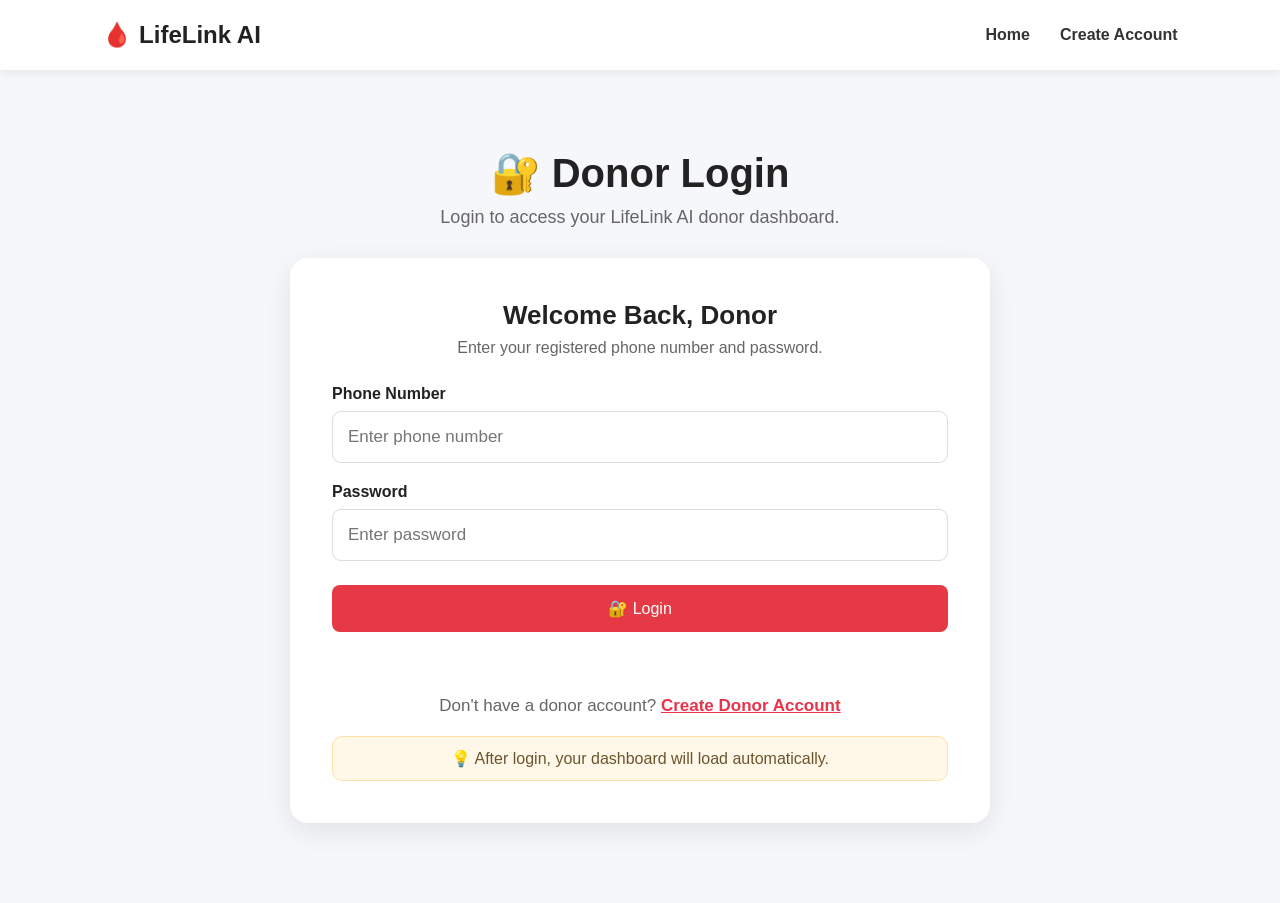
==== frontend/donor-login.html @ af339b74 "Update project to RaktaNova" ====
<!DOCTYPE html>
<html lang="en">
<head>
    <meta charset="UTF-8">
    <meta name="viewport" content="width=device-width, initial-scale=1.0">
    <title>Donor Login - LifeLink AI</title>
    <link rel="stylesheet" href="style.css">
    <style>
        .auth-page {
            min-height: calc(100vh - 80px);
            display:flex;
            justify-content:center;
            align-items:flex-start;
            padding:80px 20px;
        }
        .auth-wrap { width:100%; max-width:700px; }
        .page-title { text-align:center; margin-bottom:30px; }
        .page-title h2 { font-size:40px; margin-bottom:10px; }
        .page-title p { color:#666; font-size:18px; }
        .auth-card {
            background:#fff;
            border-radius:18px;
            padding:42px;
            box-shadow:0 8px 28px rgba(0,0,0,.09);
        }
        .auth-card h3 { text-align:center; font-size:26px; margin-bottom:8px; }
        .subtitle { text-align:center; color:#666; margin-bottom:28px; }
        .field { margin-bottom:20px; }
        .field label { display:block; font-weight:700; margin-bottom:8px; }
        .field input {
            width:100%;
            box-sizing:border-box;
            padding:15px;
            border:1px solid #ddd;
            border-radius:9px;
            font-size:17px;
        }
        .login-btn { width:100%; margin-top:4px; }
        .message { text-align:center; min-height:24px; margin-top:16px; font-weight:600; }
        .auth-footer { text-align:center; margin-top:24px; color:#666; font-size:17px; }
        .auth-footer a { color:#e9334a; font-weight:700; }
        .demo-note {
            margin-top:20px;
            background:#fff7e8;
            border:1px solid #ffe0a8;
            border-radius:10px;
            padding:12px;
            text-align:center;
            color:#6a552e;
        }
        @media(max-width:650px) {
            .auth-card { padding:28px 18px; }
            .page-title h2 { font-size:32px; }
        }
    </style>
</head>
<body>
    <nav class="navbar">
        <div class="logo">🩸 LifeLink AI</div>
        <div class="nav-links">
            <a href="index.html">Home</a>
            <a href="donor-signup.html">Create Account</a>
        </div>
    </nav>

    <main class="auth-page">
        <div class="auth-wrap">
            <div class="page-title">
                <h2>🔐 Donor Login</h2>
                <p>Login to access your LifeLink AI donor dashboard.</p>
            </div>

            <div class="auth-card">
                <h3>Welcome Back, Donor</h3>
                <p class="subtitle">Enter your registered phone number and password.</p>

                <div class="field">
                    <label>Phone Number</label>
                    <input id="donor-login-phone" type="tel" placeholder="Enter phone number">
                </div>

                <div class="field">
                    <label>Password</label>
                    <input id="donor-login-password" type="password" placeholder="Enter password">
                </div>

                <button class="login-btn" type="button" onclick="donorLoginPage()">
                    🔐 Login
                </button>

                <div id="donor-login-message" class="message"></div>

                <div class="auth-footer">
                    Don't have a donor account?
                    <a href="donor-signup.html">Create Donor Account</a>
                </div>

                <div class="demo-note">
                    💡 After login, your dashboard will load automatically.
                </div>
            </div>
        </div>
    </main>

    <script src="donor-pages.js"></script>
</body>
</html>
---- frontend/style.css ----
* {
    margin: 0;
    padding: 0;
    box-sizing: border-box;
}

body {
    font-family: Arial, sans-serif;
    background: #f5f7fa;
    color: #222;
}


/* Navbar */

.navbar {
    height: 70px;
    background: white;

    display: flex;
    align-items: center;
    justify-content: space-between;

    padding: 0 8%;

    box-shadow: 0 2px 10px rgba(0, 0, 0, 0.08);
}

.logo {
    font-size: 24px;
    font-weight: bold;
}

.nav-links {
    display: flex;
    gap: 30px;
}

.nav-links a {
    text-decoration: none;
    color: #333;
    font-weight: 600;
}


/* Hero */

.hero {
    min-height: 500px;

    display: flex;
    justify-content: center;
    align-items: center;

    text-align: center;

    padding: 40px;
}

.hero-content {
    max-width: 700px;
}

.hero h1 {
    font-size: 52px;
    margin-bottom: 20px;
}

.hero h1 span {
    color: #e63946;
}

.hero p {
    font-size: 20px;
    color: #666;

    line-height: 1.6;

    margin-bottom: 30px;
}


/* Buttons */

.buttons {
    display: flex;
    justify-content: center;
    gap: 15px;
}

button {
    border: none;

    padding: 14px 24px;

    border-radius: 8px;

    font-size: 16px;

    cursor: pointer;

    background: #e63946;
    color: white;
}

button:hover {
    opacity: 0.85;
}


/* Dashboard */

.dashboard {
    padding: 70px 8%;

    min-height: 400px;

    background: white;

    margin-top: 20px;
}

.dashboard h2 {
    text-align: center;

    font-size: 32px;

    margin-bottom: 30px;
}


/* Card */

.card {
    max-width: 600px;

    margin: auto;

    padding: 30px;

    background: #f8f9fa;

    border-radius: 12px;

    box-shadow: 0 4px 15px rgba(0, 0, 0, 0.08);

    text-align: center;
}

.card h3 {
    margin-bottom: 15px;
}

.card p {
    color: #666;

    margin-bottom: 20px;
}

.card label {
    display: block;
    text-align: left;
    font-size: 14px;
    font-weight: 600;
    margin-bottom: 6px;
}

.card input,
.card select {
    width: 100%;
    padding: 10px;
    margin-bottom: 15px;
    border: 1px solid #ddd;
    border-radius: 6px;
    font-size: 15px;
}


/* Responsive */

@media (max-width: 700px) {

    .navbar {
        padding: 0 20px;
    }

    .nav-links {
        gap: 10px;
    }

    .hero h1 {
        font-size: 38px;
    }

    .buttons {
        flex-direction: column;
    }

}
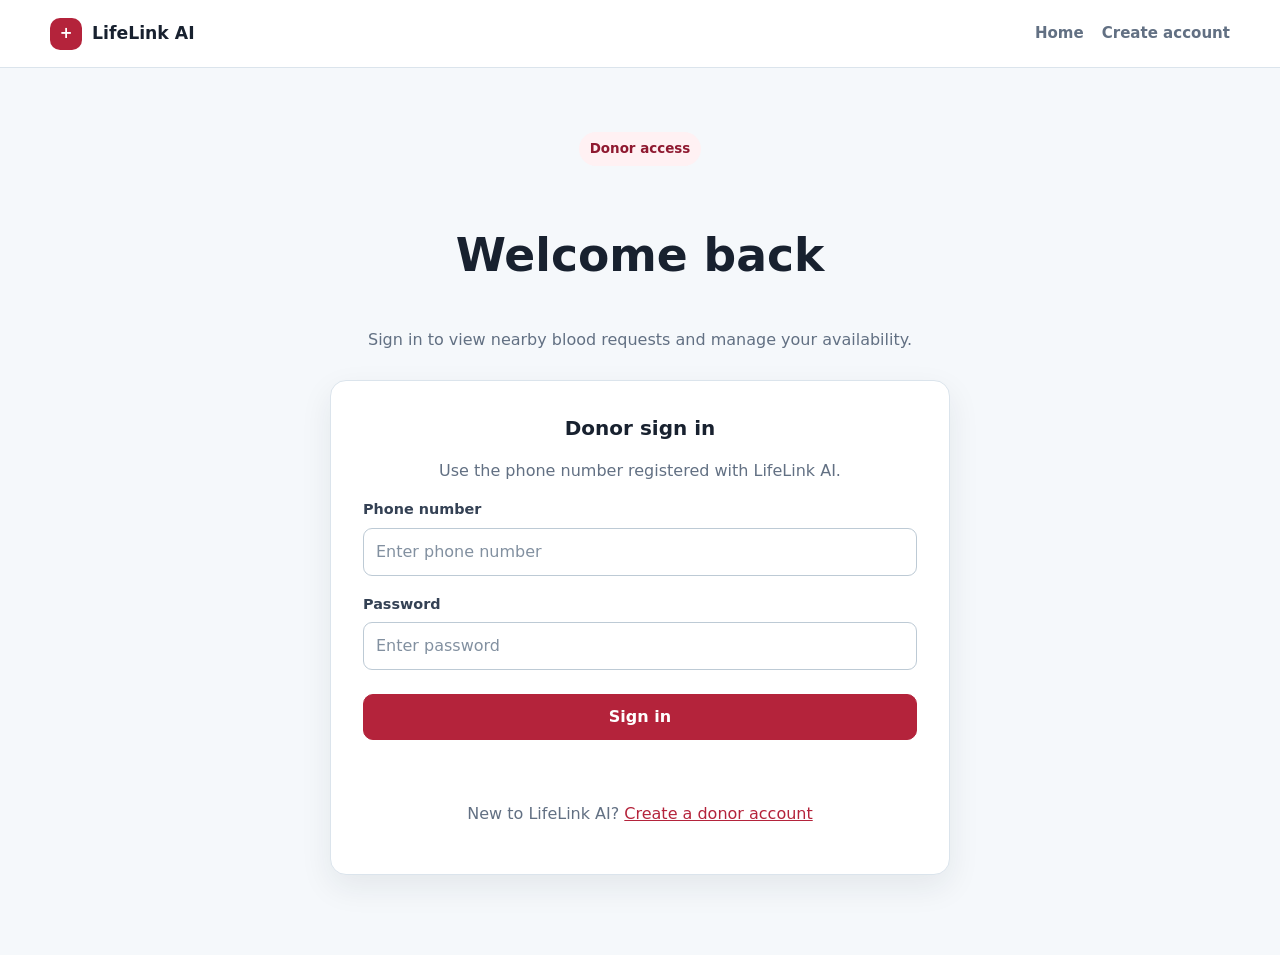
==== commit 7d3a04c4: "Redesign LifeLink frontend experience" ====
--- a/frontend/donor-login.html
+++ b/frontend/donor-login.html
@@ -1,107 +1 @@
-<!DOCTYPE html>
-<html lang="en">
-<head>
-    <meta charset="UTF-8">
-    <meta name="viewport" content="width=device-width, initial-scale=1.0">
-    <title>Donor Login - LifeLink AI</title>
-    <link rel="stylesheet" href="style.css">
-    <style>
-        .auth-page {
-            min-height: calc(100vh - 80px);
-            display:flex;
-            justify-content:center;
-            align-items:flex-start;
-            padding:80px 20px;
-        }
-        .auth-wrap { width:100%; max-width:700px; }
-        .page-title { text-align:center; margin-bottom:30px; }
-        .page-title h2 { font-size:40px; margin-bottom:10px; }
-        .page-title p { color:#666; font-size:18px; }
-        .auth-card {
-            background:#fff;
-            border-radius:18px;
-            padding:42px;
-            box-shadow:0 8px 28px rgba(0,0,0,.09);
-        }
-        .auth-card h3 { text-align:center; font-size:26px; margin-bottom:8px; }
-        .subtitle { text-align:center; color:#666; margin-bottom:28px; }
-        .field { margin-bottom:20px; }
-        .field label { display:block; font-weight:700; margin-bottom:8px; }
-        .field input {
-            width:100%;
-            box-sizing:border-box;
-            padding:15px;
-            border:1px solid #ddd;
-            border-radius:9px;
-            font-size:17px;
-        }
-        .login-btn { width:100%; margin-top:4px; }
-        .message { text-align:center; min-height:24px; margin-top:16px; font-weight:600; }
-        .auth-footer { text-align:center; margin-top:24px; color:#666; font-size:17px; }
-        .auth-footer a { color:#e9334a; font-weight:700; }
-        .demo-note {
-            margin-top:20px;
-            background:#fff7e8;
-            border:1px solid #ffe0a8;
-            border-radius:10px;
-            padding:12px;
-            text-align:center;
-            color:#6a552e;
-        }
-        @media(max-width:650px) {
-            .auth-card { padding:28px 18px; }
-            .page-title h2 { font-size:32px; }
-        }
-    </style>
-</head>
-<body>
-    <nav class="navbar">
-        <div class="logo">🩸 LifeLink AI</div>
-        <div class="nav-links">
-            <a href="index.html">Home</a>
-            <a href="donor-signup.html">Create Account</a>
-        </div>
-    </nav>
-
-    <main class="auth-page">
-        <div class="auth-wrap">
-            <div class="page-title">
-                <h2>🔐 Donor Login</h2>
-                <p>Login to access your LifeLink AI donor dashboard.</p>
-            </div>
-
-            <div class="auth-card">
-                <h3>Welcome Back, Donor</h3>
-                <p class="subtitle">Enter your registered phone number and password.</p>
-
-                <div class="field">
-                    <label>Phone Number</label>
-                    <input id="donor-login-phone" type="tel" placeholder="Enter phone number">
-                </div>
-
-                <div class="field">
-                    <label>Password</label>
-                    <input id="donor-login-password" type="password" placeholder="Enter password">
-                </div>
-
-                <button class="login-btn" type="button" onclick="donorLoginPage()">
-                    🔐 Login
-                </button>
-
-                <div id="donor-login-message" class="message"></div>
-
-                <div class="auth-footer">
-                    Don't have a donor account?
-                    <a href="donor-signup.html">Create Donor Account</a>
-                </div>
-
-                <div class="demo-note">
-                    💡 After login, your dashboard will load automatically.
-                </div>
-            </div>
-        </div>
-    </main>
-
-    <script src="donor-pages.js"></script>
-</body>
-</html>
+<!doctype html><html lang="en"><head><meta charset="UTF-8"><meta name="viewport" content="width=device-width,initial-scale=1.0"><title>Donor sign in | LifeLink AI</title><link rel="stylesheet" href="style.css"></head><body><nav class="navbar"><a class="logo" href="index.html"><span class="brand-mark">+</span> LifeLink AI</a><div class="nav-links"><a href="index.html">Home</a><a href="donor-signup.html">Create account</a></div></nav><main class="auth-page"><div class="auth-wrap"><header class="page-title"><div class="eyebrow">Donor access</div><h2>Welcome back</h2><p>Sign in to view nearby blood requests and manage your availability.</p></header><section class="auth-card"><h3>Donor sign in</h3><p class="subtitle">Use the phone number registered with LifeLink AI.</p><div class="field"><label for="donor-login-phone">Phone number</label><input id="donor-login-phone" type="tel" autocomplete="tel" placeholder="Enter phone number"></div><div class="field"><label for="donor-login-password">Password</label><input id="donor-login-password" type="password" autocomplete="current-password" placeholder="Enter password"></div><div class="form-actions"><button type="button" onclick="donorLoginPage()">Sign in</button></div><div id="donor-login-message" class="message" aria-live="polite"></div><p class="auth-footer">New to LifeLink AI? <a href="donor-signup.html">Create a donor account</a></p></section></div></main><script src="donor-pages.js"></script></body></html>
--- a/frontend/style.css
+++ b/frontend/style.css
@@ -1,199 +1,44 @@
-* {
-    margin: 0;
-    padding: 0;
-    box-sizing: border-box;
+:root {
+    --ink: #18212f; --muted: #627083; --surface: #fff; --canvas: #f5f8fb;
+    --line: #dbe4ec; --primary: #b4233b; --primary-dark: #8f1930;
+    --primary-soft: #fff1f3; --success: #13795b; --success-soft: #e9f8f1;
+    --shadow: 0 12px 32px rgba(24,33,47,.08); --radius: 16px;
 }
-
-body {
-    font-family: Arial, sans-serif;
-    background: #f5f7fa;
-    color: #222;
-}
-
-
-/* Navbar */
-
-.navbar {
-    height: 70px;
-    background: white;
-
-    display: flex;
-    align-items: center;
-    justify-content: space-between;
-
-    padding: 0 8%;
-
-    box-shadow: 0 2px 10px rgba(0, 0, 0, 0.08);
-}
-
-.logo {
-    font-size: 24px;
-    font-weight: bold;
-}
-
-.nav-links {
-    display: flex;
-    gap: 30px;
-}
-
-.nav-links a {
-    text-decoration: none;
-    color: #333;
-    font-weight: 600;
-}
-
-
-/* Hero */
-
-.hero {
-    min-height: 500px;
-
-    display: flex;
-    justify-content: center;
-    align-items: center;
-
-    text-align: center;
-
-    padding: 40px;
-}
-
-.hero-content {
-    max-width: 700px;
-}
-
-.hero h1 {
-    font-size: 52px;
-    margin-bottom: 20px;
-}
-
-.hero h1 span {
-    color: #e63946;
-}
-
-.hero p {
-    font-size: 20px;
-    color: #666;
-
-    line-height: 1.6;
-
-    margin-bottom: 30px;
-}
-
-
-/* Buttons */
-
-.buttons {
-    display: flex;
-    justify-content: center;
-    gap: 15px;
-}
-
-button {
-    border: none;
-
-    padding: 14px 24px;
-
-    border-radius: 8px;
-
-    font-size: 16px;
-
-    cursor: pointer;
-
-    background: #e63946;
-    color: white;
-}
-
-button:hover {
-    opacity: 0.85;
-}
-
-
-/* Dashboard */
-
-.dashboard {
-    padding: 70px 8%;
-
-    min-height: 400px;
-
-    background: white;
-
-    margin-top: 20px;
-}
-
-.dashboard h2 {
-    text-align: center;
-
-    font-size: 32px;
-
-    margin-bottom: 30px;
-}
-
-
-/* Card */
-
-.card {
-    max-width: 600px;
-
-    margin: auto;
-
-    padding: 30px;
-
-    background: #f8f9fa;
-
-    border-radius: 12px;
-
-    box-shadow: 0 4px 15px rgba(0, 0, 0, 0.08);
-
-    text-align: center;
-}
-
-.card h3 {
-    margin-bottom: 15px;
-}
-
-.card p {
-    color: #666;
-
-    margin-bottom: 20px;
-}
-
-.card label {
-    display: block;
-    text-align: left;
-    font-size: 14px;
-    font-weight: 600;
-    margin-bottom: 6px;
-}
-
-.card input,
-.card select {
-    width: 100%;
-    padding: 10px;
-    margin-bottom: 15px;
-    border: 1px solid #ddd;
-    border-radius: 6px;
-    font-size: 15px;
-}
-
-
-/* Responsive */
-
-@media (max-width: 700px) {
-
-    .navbar {
-        padding: 0 20px;
-    }
-
-    .nav-links {
-        gap: 10px;
-    }
-
-    .hero h1 {
-        font-size: 38px;
-    }
-
-    .buttons {
-        flex-direction: column;
-    }
-
-}+* { box-sizing: border-box; }
+html { scroll-behavior: smooth; }
+body { margin: 0; min-width: 320px; font-family: Inter,ui-sans-serif,system-ui,-apple-system,"Segoe UI",sans-serif; color: var(--ink); background: var(--canvas); line-height: 1.5; }
+a { color: var(--primary); }
+button,input,select,textarea { font: inherit; }
+button { min-height: 44px; border: 1px solid var(--primary); border-radius: 10px; padding: 10px 18px; cursor: pointer; font-weight: 700; color: #fff; background: var(--primary); transition: background .18s ease,transform .18s ease; }
+button:hover { background: var(--primary-dark); border-color: var(--primary-dark); }
+button:active { transform: translateY(1px); }
+button:focus-visible,a:focus-visible,input:focus-visible,select:focus-visible,textarea:focus-visible { outline: 3px solid rgba(180,35,59,.28); outline-offset: 2px; }
+.navbar { min-height: 68px; padding: 12px max(20px,calc((100% - 1180px)/2)); display: flex; align-items: center; justify-content: space-between; gap: 20px; background: rgba(255,255,255,.96); border-bottom: 1px solid var(--line); }
+.logo { display: flex; align-items: center; gap: 10px; color: var(--ink); font-size: 1.08rem; font-weight: 800; text-decoration: none; }
+.brand-mark { display: inline-grid; place-items: center; width: 32px; height: 32px; border-radius: 10px; color: #fff; background: var(--primary); font-size: .95rem; }
+.nav-links { display: flex; align-items: center; gap: 18px; }
+.nav-links a { color: var(--muted); font-size: .94rem; font-weight: 700; text-decoration: none; }
+.nav-links a:hover { color: var(--primary); }
+.hero { min-height: 560px; display: grid; place-items: center; padding: 72px 24px; background: linear-gradient(135deg,#fff 0%,#fff5f6 100%); }
+.hero-content { width: min(100%,820px); text-align: center; }
+.eyebrow { display: inline-flex; gap: 8px; margin-bottom: 18px; padding: 7px 11px; border-radius: 99px; color: var(--primary-dark); background: var(--primary-soft); font-size: .84rem; font-weight: 800; }
+.hero h1,.page-heading h1,.page-heading h2 { margin: 0; letter-spacing: -.045em; line-height: 1.08; }
+.hero h1 { font-size: clamp(2.45rem,7vw,4.7rem); }.hero h1 span { color: var(--primary); }
+.hero p { max-width: 650px; margin: 20px auto 0; color: var(--muted); font-size: clamp(1rem,2.2vw,1.2rem); }
+.buttons,.action-row { display: flex; flex-wrap: wrap; gap: 12px; }.buttons { justify-content: center; margin-top: 32px; }
+.button-secondary,button.secondary { color: var(--ink); border-color: var(--line); background: #fff; }.button-secondary:hover,button.secondary:hover { background: #f4f7fa; border-color: #c6d1dc; }
+.dashboard,.dashboard-page,.auth-page { width: min(100%,1180px); margin: 0 auto; padding: 48px 24px 80px; }
+.auth-page { min-height: calc(100vh - 68px); display: grid; place-items: start center; padding-top: 64px; }.auth-wrap { width: min(100%,620px); }
+.page-heading,.dashboard-title,.page-title { margin-bottom: 28px; }.page-heading h1,.page-heading h2,.dashboard-title h2,.page-title h2 { font-size: clamp(2rem,4vw,2.85rem); }
+.page-heading p,.dashboard-title p,.page-title p { max-width: 660px; margin: 10px 0 0; color: var(--muted); }.page-title { text-align: center; }.page-title p { margin-left: auto; margin-right: auto; }
+.card,.auth-card,.profile-card,.feature-card { padding: clamp(20px,4vw,32px); border: 1px solid var(--line); border-radius: var(--radius); background: var(--surface); box-shadow: var(--shadow); }
+.card { max-width: 760px; margin: 20px auto; }.card h3,.auth-card h3,.feature-card h3 { margin: 0 0 8px; font-size: 1.25rem; }.card>p,.auth-card>p,.feature-card>p,.subtitle { color: var(--muted); }.auth-card h3,.auth-card .subtitle { text-align: center; }
+.field { margin-bottom: 18px; }.field-row { display: grid; grid-template-columns: repeat(2,minmax(0,1fr)); gap: 0 16px; }
+label { display: block; margin: 16px 0 7px; color: #344154; font-size: .9rem; font-weight: 750; }.field label { margin-top: 0; }
+input,select,textarea { width: 100%; min-height: 46px; padding: 11px 12px; border: 1px solid #bdcad5; border-radius: 9px; color: var(--ink); background: #fff; }textarea { min-height: 94px; resize: vertical; }input::placeholder,textarea::placeholder { color: #8290a0; }input:focus,select:focus,textarea:focus { border-color: var(--primary); outline: 0; box-shadow: 0 0 0 3px rgba(180,35,59,.12); }
+.form-actions { display: flex; gap: 12px; margin-top: 24px; }.form-actions button { flex: 1; }.message { min-height: 24px; margin-top: 16px; text-align: center; font-size: .94rem; font-weight: 700; }.auth-footer { margin-top: 22px; text-align: center; color: var(--muted); }
+.location-box,.location-status,.notice { margin: 20px 0; padding: 14px; border: 1px solid #f4c6ce; border-radius: 11px; color: #6e2735; background: var(--primary-soft); }.location-box p { margin: 0 0 12px; }
+.profile-grid,.notification-meta { display: grid; grid-template-columns: repeat(2,minmax(0,1fr)); gap: 12px; }.info-box,.notification-meta div { padding: 13px; border: 1px solid var(--line); border-radius: 11px; background: #f9fbfc; }.info-box small { display: block; margin-bottom: 4px; color: var(--muted); font-weight: 650; }.profile-head { display: flex; align-items: center; gap: 14px; margin-bottom: 20px; }.avatar { display: grid; place-items: center; flex: 0 0 auto; width: 56px; height: 56px; border-radius: 50%; color: var(--primary); background: var(--primary-soft); font-size: 1.4rem; }.profile-head h3,.profile-head p { margin: 0; }.profile-head p { color: var(--muted); }.feature-card { margin-top: 18px; }.feature-card>p { margin-top: 0; }
+.notification-card { margin: 14px 0; padding: 18px; border: 1px solid var(--line); border-left: 4px solid var(--primary); border-radius: 12px; background: #fff; box-shadow: 0 4px 14px rgba(24,33,47,.05); }.notification-card h3 { margin-top: 0; }.notification-actions { display: flex; gap: 10px; }.notification-actions button { flex: 1; }.empty-state { padding: 22px; border: 1px dashed #bdcad5; border-radius: 12px; text-align: center; color: var(--muted); background: #fff; }
+.dashboard-shell { display: grid; grid-template-columns: minmax(0,1.2fr) minmax(300px,.8fr); gap: 20px; align-items: start; }.dashboard-shell .card { max-width: none; margin: 0 0 20px; }.status-pill { display: inline-flex; padding: 5px 9px; border-radius: 99px; color: var(--success); background: var(--success-soft); font-size: .78rem; font-weight: 800; }.logout-btn { color: var(--ink)!important; background: #fff!important; border-color: var(--line)!important; }
+@media (max-width:720px) { .navbar { padding: 12px 18px; }.nav-links { gap: 12px; }.nav-links a { font-size: .86rem; }.hero { min-height: 500px; padding: 56px 20px; }.buttons,.buttons button,.action-row button,.form-actions { width: 100%; }.dashboard,.dashboard-page,.auth-page { padding: 32px 16px 56px; }.auth-page { padding-top: 38px; }.field-row,.profile-grid,.notification-meta,.dashboard-shell { grid-template-columns: 1fr; } }
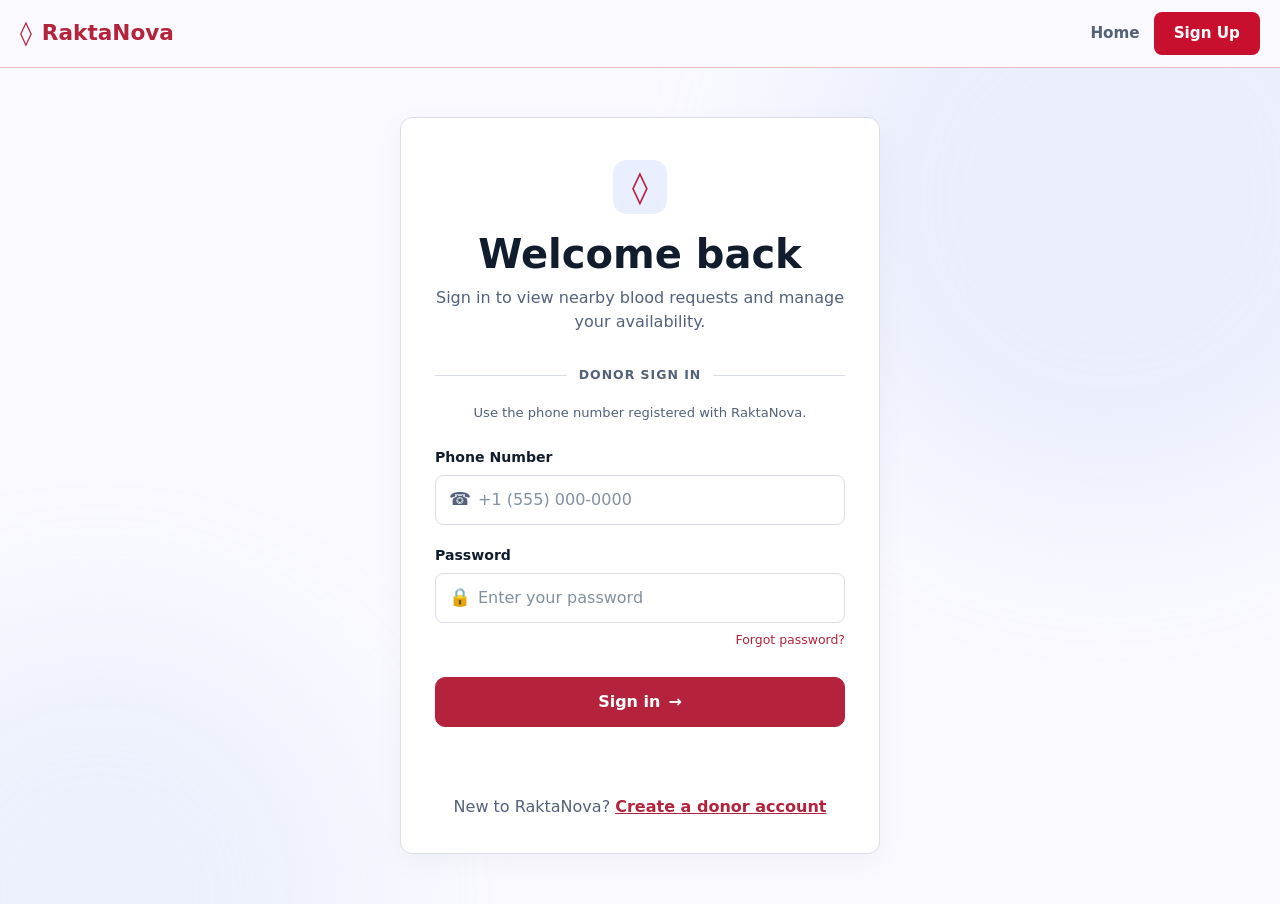
==== commit cae86429: "Update frontend and frontend tests" ====
--- a/frontend/donor-login.html
+++ b/frontend/donor-login.html
@@ -1 +1,44 @@
-<!doctype html><html lang="en"><head><meta charset="UTF-8"><meta name="viewport" content="width=device-width,initial-scale=1.0"><title>Donor sign in | LifeLink AI</title><link rel="stylesheet" href="style.css"></head><body><nav class="navbar"><a class="logo" href="index.html"><span class="brand-mark">+</span> LifeLink AI</a><div class="nav-links"><a href="index.html">Home</a><a href="donor-signup.html">Create account</a></div></nav><main class="auth-page"><div class="auth-wrap"><header class="page-title"><div class="eyebrow">Donor access</div><h2>Welcome back</h2><p>Sign in to view nearby blood requests and manage your availability.</p></header><section class="auth-card"><h3>Donor sign in</h3><p class="subtitle">Use the phone number registered with LifeLink AI.</p><div class="field"><label for="donor-login-phone">Phone number</label><input id="donor-login-phone" type="tel" autocomplete="tel" placeholder="Enter phone number"></div><div class="field"><label for="donor-login-password">Password</label><input id="donor-login-password" type="password" autocomplete="current-password" placeholder="Enter password"></div><div class="form-actions"><button type="button" onclick="donorLoginPage()">Sign in</button></div><div id="donor-login-message" class="message" aria-live="polite"></div><p class="auth-footer">New to LifeLink AI? <a href="donor-signup.html">Create a donor account</a></p></section></div></main><script src="donor-pages.js"></script></body></html>
+<!doctype html>
+<html lang="en">
+<head>
+     <meta charset="UTF-8">
+     <meta name="viewport" content="width=device-width, initial-scale=1.0">
+     <title>Donor Login - RaktaNova</title>
+     <link rel="stylesheet" href="style.css">
+</head>
+<body class="donor-login-page">
+     <header class="login-header">
+          <a class="logo" href="index.html"><span class="brand-mark" aria-hidden="true">◊</span> RaktaNova</a>
+          <nav class="login-actions" aria-label="Donor login navigation">
+               <a href="index.html">Home</a>
+               <a class="login-signup" href="donor-signup.html">Sign Up</a>
+          </nav>
+     </header>
+     <main class="login-main">
+          <section class="login-card" aria-labelledby="login-heading">
+               <div class="login-intro">
+                    <div class="login-logo" aria-hidden="true">◊</div>
+                    <h1 id="login-heading">Welcome back</h1>
+                    <p>Sign in to view nearby blood requests and manage your availability.</p>
+               </div>
+               <div class="login-divider"><span>Donor sign in</span></div>
+               <p class="login-helper">Use the phone number registered with RaktaNova.</p>
+               <div class="login-fields">
+                    <div class="login-field">
+                         <label for="donor-login-phone">Phone Number</label>
+                         <div class="input-with-icon"><span aria-hidden="true">&#9742;</span><input id="donor-login-phone" type="tel" autocomplete="tel" placeholder="+1 (555) 000-0000"></div>
+                    </div>
+                    <div class="login-field">
+                         <label for="donor-login-password">Password</label>
+                         <div class="input-with-icon"><span aria-hidden="true">&#128274;</span><input id="donor-login-password" type="password" autocomplete="current-password" placeholder="Enter your password"></div>
+                         <a class="forgot-link" href="#">Forgot password?</a>
+                    </div>
+               </div>
+            <div class="login-submit"><button type="button" onclick="donorLoginPage()">Sign in <span aria-hidden="true">&#8594;</span></button></div>
+            <div id="donor-login-message" class="message" aria-live="polite"></div>
+            <p class="auth-footer">New to RaktaNova? <a href="donor-signup.html">Create a donor account</a></p>
+          </section>
+     </main>
+     <script src="donor-pages.js"></script>
+</body>
+</html>
--- a/frontend/style.css
+++ b/frontend/style.css
@@ -19,6 +19,10 @@
 .nav-links { display: flex; align-items: center; gap: 18px; }
 .nav-links a { color: var(--muted); font-size: .94rem; font-weight: 700; text-decoration: none; }
 .nav-links a:hover { color: var(--primary); }
+body:has(#donor-welcome) .nav-links a[href="#"] { display: inline-flex; align-items: center; min-height: 44px; padding: 10px 18px; border: 1px solid var(--primary); border-radius: 10px; color: #fff; background: var(--primary); transition: background .18s ease,transform .18s ease; }
+body:has(#donor-welcome) .nav-links a[href="#"]:hover { color: #fff; background: var(--primary-dark); border-color: var(--primary-dark); }
+body:has(#hospital-welcome) .nav-links a[href="#"] { display: inline-flex; align-items: center; min-height: 44px; padding: 10px 18px; border: 1px solid var(--primary); border-radius: 10px; color: #fff; background: var(--primary); transition: background .18s ease,transform .18s ease; }
+body:has(#hospital-welcome) .nav-links a[href="#"]:hover { color: #fff; background: var(--primary-dark); border-color: var(--primary-dark); }
 .hero { min-height: 560px; display: grid; place-items: center; padding: 72px 24px; background: linear-gradient(135deg,#fff 0%,#fff5f6 100%); }
 .hero-content { width: min(100%,820px); text-align: center; }
 .eyebrow { display: inline-flex; gap: 8px; margin-bottom: 18px; padding: 7px 11px; border-radius: 99px; color: var(--primary-dark); background: var(--primary-soft); font-size: .84rem; font-weight: 800; }
@@ -42,3 +46,484 @@
 .notification-card { margin: 14px 0; padding: 18px; border: 1px solid var(--line); border-left: 4px solid var(--primary); border-radius: 12px; background: #fff; box-shadow: 0 4px 14px rgba(24,33,47,.05); }.notification-card h3 { margin-top: 0; }.notification-actions { display: flex; gap: 10px; }.notification-actions button { flex: 1; }.empty-state { padding: 22px; border: 1px dashed #bdcad5; border-radius: 12px; text-align: center; color: var(--muted); background: #fff; }
 .dashboard-shell { display: grid; grid-template-columns: minmax(0,1.2fr) minmax(300px,.8fr); gap: 20px; align-items: start; }.dashboard-shell .card { max-width: none; margin: 0 0 20px; }.status-pill { display: inline-flex; padding: 5px 9px; border-radius: 99px; color: var(--success); background: var(--success-soft); font-size: .78rem; font-weight: 800; }.logout-btn { color: var(--ink)!important; background: #fff!important; border-color: var(--line)!important; }
 @media (max-width:720px) { .navbar { padding: 12px 18px; }.nav-links { gap: 12px; }.nav-links a { font-size: .86rem; }.hero { min-height: 500px; padding: 56px 20px; }.buttons,.buttons button,.action-row button,.form-actions { width: 100%; }.dashboard,.dashboard-page,.auth-page { padding: 32px 16px 56px; }.auth-page { padding-top: 38px; }.field-row,.profile-grid,.notification-meta,.dashboard-shell { grid-template-columns: 1fr; } }
+
+/* Landing role selection */
+.landing-nav { position: relative; z-index: 1; }
+.landing-nav .logo { color: var(--primary); font-size: 1.35rem; }
+.landing-nav .brand-mark { width: auto; height: auto; color: var(--primary); background: transparent; font-size: 1.5rem; }
+.landing-nav .nav-links { gap: 34px; margin-left: auto; }
+.landing-nav .nav-links a { display: inline-flex; position: relative; align-items: center; min-height: 44px; color: #40516b; font-size: 1rem; font-weight: 500; }
+.landing-nav .nav-links a[aria-current="page"] { color: var(--primary); font-weight: 700; }
+.landing-nav .nav-links a[aria-current="page"]::after { position: absolute; right: 0; bottom: 4px; left: 0; height: 2px; background: var(--primary); content: ""; }
+.landing-hero { min-height: auto; padding: 118px 24px 78px; background: #f8f8ff; }
+.landing-hero .hero-content { max-width: 960px; }
+.landing-hero .eyebrow { margin-bottom: 34px; padding: 7px 16px; border: 1px solid #c8d3ec; color: #5a2c38; background: #e9efff; box-shadow: 0 2px 5px rgba(24,33,47,.08); }
+.landing-hero .eyebrow span { color: var(--primary); }
+.landing-hero h1 { color: #101827; font-size: clamp(2.4rem, 5vw, 3.8rem); letter-spacing: -.035em; }
+.landing-hero h1 span { color: #ad001d; }
+.landing-intro { max-width: 760px; margin-top: 28px; color: #445875; font-size: 1.18rem; line-height: 1.5; }
+.role-grid { display: grid; grid-template-columns: repeat(2, minmax(0, 1fr)); gap: 28px; margin: 116px auto 0; text-align: left; }
+.role-card { display: flex; gap: 22px; min-height: 478px; padding: 58px; border: 1px solid #eab2b8; border-radius: 16px; color: var(--ink); background: #fff; box-shadow: 0 12px 24px rgba(24,33,47,.035); text-decoration: none; transition: border-color .18s ease, box-shadow .18s ease, transform .18s ease; }
+.role-card:hover { border-color: #c48792; box-shadow: var(--shadow); transform: translateY(-2px); }
+.role-card:focus-visible { outline: 3px solid rgba(180,35,59,.28); outline-offset: 3px; }
+.role-icon { display: grid; place-items: center; flex: 0 0 auto; width: 78px; height: 78px; border-radius: 18px; color: var(--primary); background: #dce7ff; font-size: 2.5rem; font-weight: 400; }
+.role-icon.hospital-icon { color: #52617a; background: #e8efff; }
+.role-card-content { display: flex; flex-direction: column; align-items: flex-start; gap: 8px; }
+.role-card-content strong { margin-top: 8px; color: #0e1728; font-size: 2rem; font-weight: 500; }
+.role-card-content > span { color: #445875; font-size: 1.08rem; line-height: 1.55; }
+.role-link { margin-top: auto; color: var(--primary) !important; font-size: 1rem !important; font-weight: 700 !important; letter-spacing: .04em; }
+.role-card:nth-child(2) .role-link { color: #53627a !important; }
+.landing-signin { display: none; }
+.impact-panel { display: flex; align-items: center; gap: 38px; width: min(calc(100% - 48px), 1256px); margin: 40px auto 116px; padding: 42px 40px; border: 1px solid #d8dff1; border-radius: 16px; background: #eef2ff; }
+.impact-icon { display: grid; place-items: center; flex: 0 0 auto; width: 116px; height: 116px; border: 5px solid #fff; border-radius: 50%; color: var(--primary); font-size: 3rem; }
+.impact-panel h2 { margin: 0 0 10px; color: #0e1728; font-size: 1.75rem; font-weight: 500; }
+.impact-panel p { max-width: 900px; margin: 0 0 22px; color: #445875; font-size: 1.08rem; }
+.impact-panel a { color: var(--primary); font-weight: 700; letter-spacing: .04em; text-decoration: none; }
+.landing-signin a { font-weight: 750; }
+@media (max-width:720px) { .landing-nav .nav-links { gap: 10px; }.landing-nav .nav-links a { min-height: 36px; font-size: .76rem; }.landing-hero { padding: 68px 18px 48px; }.landing-hero .hero-content { text-align: center; }.landing-hero p { margin-left: auto; margin-right: auto; }.desktop-break { display: none; }.role-grid { grid-template-columns: 1fr; gap: 16px; margin-top: 58px; }.role-card { min-height: 300px; padding: 28px; }.role-card-content strong { font-size: 1.65rem; }.role-card-content > span { font-size: 1rem; }.impact-panel { align-items: flex-start; flex-direction: column; width: calc(100% - 32px); margin: 24px auto 64px; padding: 28px 24px; gap: 22px; } }
+
+/* Donor experience: compact first, then progressively wider layouts. */
+body:has(#donor-name) .auth-page,
+body:has(#donor-login-phone) .auth-page { padding: 32px 16px 56px; }
+body:has(#donor-name) .auth-wrap,
+body:has(#donor-login-phone) .auth-wrap { max-width: 680px; }
+body:has(#donor-name) .auth-card,
+body:has(#donor-login-phone) .auth-card { border-top: 4px solid var(--primary); }
+body:has(#donor-name) .location-box { display: grid; gap: 12px; }
+body:has(#donor-name) .location-box p { margin: 0; }
+
+body:has(#donor-welcome) { background: #f6f8fb; }
+body:has(#donor-welcome) .dashboard-page { max-width: 1240px; padding: 28px 16px 56px; }
+body:has(#donor-welcome) .page-heading { margin-bottom: 20px; }
+body:has(#donor-welcome) .page-heading h1 { font-size: clamp(2rem, 7vw, 3.5rem); }
+body:has(#donor-welcome) .profile-card,
+body:has(#donor-welcome) .feature-card { margin: 0 0 16px; box-shadow: 0 5px 18px rgba(24,33,47,.05); }
+body:has(#donor-welcome) .profile-card { border-top: 4px solid var(--primary); }
+body:has(#donor-welcome) .profile-head { align-items: flex-start; }
+body:has(#donor-welcome) .profile-grid { grid-template-columns: repeat(2, minmax(0, 1fr)); }
+body:has(#donor-welcome) .info-box strong { font-size: 1rem; overflow-wrap: anywhere; }
+body:has(#donor-welcome) .location-status { margin: 16px 0; }
+body:has(#donor-welcome) .action-row { display: grid; grid-template-columns: 1fr; }
+body:has(#donor-welcome) .action-row button { width: 100%; }
+body:has(#donor-welcome) #requests > h3 { margin-bottom: 6px; }
+body:has(#donor-welcome) #donor-notifications { margin-top: 20px; }
+body:has(#donor-welcome) .notification-card { position: relative; padding: 20px; border-left-width: 4px; }
+body:has(#donor-welcome) .notification-card[data-priority="emergency"] { border-left-color: var(--primary); }
+body:has(#donor-welcome) .notification-card[data-priority="shortage"] { border-left-color: #ad6a09; }
+body:has(#donor-welcome) .notification-card::before { display: inline-flex; margin-bottom: 12px; padding: 5px 8px; border-radius: 99px; color: #6e2735; background: var(--primary-soft); content: "Blood request"; font-size: .72rem; font-weight: 800; letter-spacing: .04em; text-transform: uppercase; }
+body:has(#donor-welcome) .notification-card[data-priority="emergency"]::before { content: "Emergency request"; }
+body:has(#donor-welcome) .notification-card[data-priority="shortage"]::before { color: #704000; background: #fff3dc; content: "Blood shortage"; }
+body:has(#donor-welcome) .notification-meta { grid-template-columns: repeat(2, minmax(0, 1fr)); }
+body:has(#donor-welcome) .notification-meta div { min-height: 72px; }
+body:has(#donor-welcome) .notification-actions { display: grid; grid-template-columns: 1fr 1fr; }
+body:has(#donor-welcome) .notification-actions button { min-width: 0; }
+
+@media (min-width: 640px) {
+    body:has(#donor-name) .auth-page,
+    body:has(#donor-login-phone) .auth-page { padding: 52px 24px 72px; }
+    body:has(#donor-welcome) .dashboard-page { padding: 44px 24px 72px; }
+    body:has(#donor-welcome) .action-row { grid-template-columns: repeat(2, minmax(0, 1fr)); }
+    body:has(#donor-welcome) .dashboard-page > .feature-card:not(#requests) .action-row { grid-template-columns: 1fr; justify-items: center; }
+    body:has(#donor-welcome) .dashboard-page > .feature-card:not(#requests) .action-row button { width: auto; }
+    body:has(#donor-welcome) #requests .action-row { grid-template-columns: 1fr; justify-items: center; }
+    body:has(#donor-welcome) #requests .action-row button { width: auto; }
+    body:has(#donor-welcome) .feature-card { padding: 28px; }
+}
+
+@media (min-width: 900px) {
+    body:has(#donor-welcome) .dashboard-page { display: grid; grid-template-columns: minmax(0, 1.05fr) minmax(360px, .95fr); gap: 20px; align-items: start; }
+    body:has(#donor-welcome) .page-heading,
+    body:has(#donor-welcome) #requests { grid-column: 1 / -1; }
+    body:has(#donor-welcome) .profile-card,
+    body:has(#donor-welcome) .feature-card { margin-bottom: 0; }
+    body:has(#donor-welcome) .profile-grid { grid-template-columns: repeat(2, minmax(0, 1fr)); }
+    body:has(#donor-welcome) .notification-meta { grid-template-columns: repeat(3, minmax(0, 1fr)); }
+    body:has(#donor-welcome) .notification-actions { max-width: 380px; }
+}
+
+/* Hospital experience: operational desktop layout with responsive fallbacks. */
+body:has(#hospital-name) .auth-page,
+body:has(#hospital-login-identifier) .auth-page { padding: 48px 24px 72px; }
+body:has(#hospital-name) .auth-wrap,
+body:has(#hospital-login-identifier) .auth-wrap { max-width: 760px; }
+body:has(#hospital-name) .auth-card,
+body:has(#hospital-login-identifier) .auth-card { border-top: 4px solid var(--primary); }
+
+body:has(#hospital-welcome) { background: #f4f7fa; }
+body:has(#hospital-welcome) .dashboard { max-width: 1360px; padding: 36px 24px 80px; }
+body:has(#hospital-welcome) .page-heading { display: flex; align-items: end; justify-content: space-between; gap: 24px; margin-bottom: 28px; }
+body:has(#hospital-welcome) .page-heading p { margin-bottom: 0; }
+body:has(#hospital-welcome) .dashboard-shell { grid-template-columns: minmax(0, 1.35fr) minmax(300px, .65fr); gap: 20px; }
+body:has(#hospital-welcome) .dashboard-shell > .card { border-top: 4px solid var(--primary); }
+body:has(#hospital-welcome) .dashboard-shell aside { display: grid; gap: 20px; }
+body:has(#hospital-welcome) .dashboard-shell aside .card { margin: 0; }
+body:has(#hospital-welcome) #new-request .form-actions { justify-content: center; }
+body:has(#hospital-welcome) #new-request .form-actions button { flex: 0 0 auto; width: auto; }
+body:has(#hospital-welcome) .status-pill { margin-bottom: 14px; }
+body:has(#hospital-welcome) .location-status { margin: 14px 0; }
+body:has(#hospital-welcome) #new-request > button.secondary { width: 100%; }
+body:has(#hospital-welcome) #requests { margin-top: 24px; }
+body:has(#hospital-welcome) #requests > button { margin-top: 12px; }
+body:has(#hospital-welcome) #hospital-requests { display: grid; gap: 12px; margin-top: 18px; }
+body:has(#hospital-welcome) #hospital-requests .notification-card { position: relative; display: grid; grid-template-columns: minmax(0, 1fr); gap: 0; max-width: none; margin: 0; border-left-width: 4px; box-shadow: 0 4px 14px rgba(24,33,47,.04); }
+body:has(#hospital-welcome) #hospital-requests .notification-card::before { display: inline-flex; width: fit-content; margin-bottom: 12px; padding: 5px 8px; border-radius: 99px; color: #6e2735; background: var(--primary-soft); content: "Blood request"; font-size: .72rem; font-weight: 800; letter-spacing: .04em; text-transform: uppercase; }
+body:has(#hospital-welcome) #hospital-requests .notification-card[data-request-type="emergency"]::before { content: "Emergency"; }
+body:has(#hospital-welcome) #hospital-requests .notification-card[data-request-type="shortage"]::before { color: #704000; background: #fff3dc; content: "Blood shortage"; }
+body:has(#hospital-welcome) #hospital-requests .notification-card[data-request-status="accepted"] { border-left-color: var(--success); }
+body:has(#hospital-welcome) .accepted-donor { margin: 12px 0 0; padding: 12px; border-radius: 10px; color: #176747; background: var(--success-soft); }
+
+@media (max-width: 760px) {
+    body:has(#hospital-name) .auth-page,
+    body:has(#hospital-login-identifier) .auth-page { padding: 32px 16px 56px; }
+    body:has(#hospital-welcome) .dashboard { padding: 28px 16px 56px; }
+    body:has(#hospital-welcome) .page-heading { display: block; }
+    body:has(#hospital-welcome) .dashboard-shell { grid-template-columns: 1fr; }
+    body:has(#hospital-welcome) .dashboard-shell > .card { margin-bottom: 16px; }
+    body:has(#hospital-welcome) #requests > button { width: 100%; }
+}
+
+@media (min-width: 1080px) {
+    body:has(#hospital-welcome) #hospital-requests .notification-card { grid-template-columns: minmax(220px, .7fr) repeat(4, minmax(0, 1fr)); column-gap: 20px; align-items: start; }
+    body:has(#hospital-welcome) #hospital-requests .notification-card::before,
+    body:has(#hospital-welcome) #hospital-requests .notification-card h3 { grid-column: 1 / -1; }
+    body:has(#hospital-welcome) #hospital-requests .notification-card .accepted-donor { grid-column: 1 / -1; }
+}
+
+/* Donor sign-up: focused, mobile-first registration flow. */
+body.donor-login-page { min-height: 100vh; background: #f9f9ff; }
+body.donor-login-page .login-header { display: flex; align-items: center; justify-content: space-between; min-height: 64px; padding: 12px max(20px,calc((100% - 1280px)/2)); border-bottom: 1px solid #e5bdbb; background: #f9f9ff; box-shadow: 0 2px 5px rgba(24,33,47,.04); }
+body.donor-login-page .login-header .logo { color: var(--primary); font-size: 1.35rem; }
+body.donor-login-page .login-header .brand-mark { width: auto; height: auto; color: var(--primary); background: transparent; font-size: 1.5rem; }
+body.donor-login-page .login-actions { display: flex; align-items: center; gap: 14px; }
+body.donor-login-page .login-actions a { color: #53617a; font-size: .95rem; font-weight: 600; text-decoration: none; }
+body.donor-login-page .login-actions a:hover { color: var(--primary); }
+body.donor-login-page .login-actions .login-signup { padding: 10px 20px; border-radius: 8px; color: #fff; background: #c8102e; }
+body.donor-login-page .login-actions .login-signup:hover { color: #fff; background: var(--primary-dark); }
+body.donor-login-page .login-main { position: relative; display: flex; align-items: center; justify-content: center; min-height: calc(100vh - 64px); overflow: hidden; padding: 48px 16px; background: #f9f9ff; }
+body.donor-login-page .login-main::before,
+body.donor-login-page .login-main::after { position: absolute; border-radius: 50%; content: ""; pointer-events: none; filter: blur(70px); }
+body.donor-login-page .login-main::before { top: -180px; right: -140px; width: 620px; height: 620px; background: rgba(217,227,251,.45); }
+body.donor-login-page .login-main::after { bottom: -250px; left: -160px; width: 520px; height: 520px; background: rgba(215,227,249,.35); }
+body.donor-login-page .login-card { position: relative; z-index: 1; width: min(100%, 480px); padding: 42px 34px 34px; border: 1px solid #d9dde8; border-radius: 12px; background: #fff; box-shadow: 0 8px 30px rgba(0,0,0,.04); }
+body.donor-login-page .login-intro { text-align: center; }
+body.donor-login-page .login-logo { display: grid; place-items: center; width: 54px; height: 54px; margin: 0 auto 16px; border-radius: 14px; color: var(--primary); background: #e9efff; font-size: 2rem; }
+body.donor-login-page .login-intro h1 { margin: 0 0 8px; color: #111c2d; font-size: clamp(2rem, 5vw, 2.5rem); line-height: 1.2; }
+body.donor-login-page .login-intro p,
+body.donor-login-page .login-helper { color: #53617a; }
+body.donor-login-page .login-intro p { margin: 0; }
+body.donor-login-page .login-divider { display: flex; align-items: center; gap: 12px; margin: 32px 0 18px; color: #53617a; font-size: .78rem; font-weight: 700; letter-spacing: .08em; text-transform: uppercase; }
+body.donor-login-page .login-divider::before,
+body.donor-login-page .login-divider::after { flex: 1; border-top: 1px solid #d9dde8; content: ""; }
+body.donor-login-page .login-helper { margin: 0 0 24px; text-align: center; font-size: .82rem; }
+body.donor-login-page .login-fields { display: grid; gap: 20px; }
+body.donor-login-page .login-field label { margin: 0 0 7px; color: #111c2d; font-size: .88rem; font-weight: 600; }
+body.donor-login-page .input-with-icon { position: relative; }
+body.donor-login-page .input-with-icon > span { position: absolute; top: 50%; left: 14px; z-index: 1; color: #53617a; font-size: 1.1rem; line-height: 1; transform: translateY(-50%); }
+body.donor-login-page .input-with-icon input { min-height: 50px; padding-left: 42px; border-color: #d9dde8; border-radius: 8px; background: #fff; }
+body.donor-login-page .input-with-icon input:focus { border-color: var(--primary); box-shadow: 0 0 0 4px rgba(158,0,31,.1); }
+body.donor-login-page .forgot-link { display: block; margin-top: 8px; color: var(--primary); font-size: .78rem; text-align: right; text-decoration: none; }
+body.donor-login-page .forgot-link:hover { text-decoration: underline; }
+body.donor-login-page .login-submit { margin-top: 28px; }
+body.donor-login-page .login-submit button { display: flex; align-items: center; justify-content: center; width: 100%; gap: 8px; min-height: 50px; }
+body.donor-login-page .login-card .message { margin-top: 16px; }
+body.donor-login-page .auth-footer { margin: 28px 0 0; color: #53617a; text-align: center; }
+body.donor-login-page .auth-footer a { color: var(--primary); font-weight: 600; }
+body:has(#donor-signup-message) { background: #f9f9ff; }
+body:has(#donor-signup-message) .signup-nav { min-height: 64px; padding: 12px max(20px,calc((100% - 1280px)/2)); background: #f9f9ff; border-bottom: 1px solid #e5bdbb; box-shadow: 0 2px 5px rgba(24,33,47,.04); }
+body:has(#donor-signup-message) .signup-nav .logo { color: var(--primary); font-size: 1.35rem; }
+body:has(#donor-signup-message) .signup-nav .brand-mark { width: auto; height: auto; color: var(--primary); background: transparent; font-size: 1.5rem; }
+body:has(#donor-signup-message) .cancel-link { display: inline-flex; align-items: center; gap: 6px; color: #53617a; font-size: .95rem; font-weight: 600; text-decoration: none; }
+body:has(#donor-signup-message) .cancel-link:hover { color: var(--primary); }
+body:has(#donor-signup-message) .auth-page { padding: 28px 16px 56px; background: #f8fafc; }
+body:has(#donor-signup-message) .auth-wrap { max-width: 760px; }
+body:has(#donor-signup-message) .auth-page { min-height: calc(100vh - 64px); padding: 48px 16px 64px; }
+body:has(#donor-signup-message) .auth-wrap { width: min(100%, 760px); }
+body:has(#donor-signup-message) .auth-card { position: relative; overflow: hidden; padding: 30px 22px; border: 1px solid #e5bdbb; border-radius: 12px; border-top: 1px solid #e5bdbb; background: #fff; box-shadow: 0 20px 40px -15px rgba(158,0,31,.08); }
+body:has(#donor-signup-message) .auth-card::before { position: absolute; top: -96px; right: -96px; width: 190px; height: 190px; border-radius: 50%; background: rgba(200,16,46,.08); content: ""; filter: blur(28px); pointer-events: none; }
+body:has(#donor-signup-message) .signup-heading { position: relative; z-index: 1; margin-bottom: 34px; }
+body:has(#donor-signup-message) .signup-heading h1 { margin: 0 0 10px; color: #111c2d; font-size: clamp(1.7rem, 5vw, 2rem); line-height: 1.25; }
+body:has(#donor-signup-message) .signup-heading p { margin: 0; color: #53617a; }
+body:has(#donor-signup-message) .field-row { position: relative; z-index: 1; }
+body:has(#donor-signup-message) .field-row { grid-template-columns: 1fr; gap: 0; }
+body:has(#donor-signup-message) .field { margin-bottom: 18px; }
+body:has(#donor-signup-message) .field label::after { margin-left: 4px; color: var(--primary); content: "*"; }
+body:has(#donor-signup-message) input,
+body:has(#donor-signup-message) select { min-height: 50px; }
+body:has(#donor-signup-message) input,
+body:has(#donor-signup-message) select { border-color: #e5bdbb; border-radius: 8px; background: #f9f9ff; }
+body:has(#donor-signup-message) input:focus,
+body:has(#donor-signup-message) select:focus { border-color: var(--primary); box-shadow: 0 0 0 4px rgba(158,0,31,.1); }
+body:has(#donor-signup-message) .location-box { position: relative; z-index: 1; display: grid; gap: 14px; margin: 10px 0 24px; padding: 18px; border-color: #e5bdbb; border-radius: 12px; background: #f0f3ff; }
+body:has(#donor-signup-message) .location-copy strong { color: #111c2d; }
+body:has(#donor-signup-message) .location-box p { margin: 4px 0 0; color: #53617a; }
+body:has(#donor-signup-message) .location-box button { width: 100%; }
+body:has(#donor-signup-message) .form-actions { position: relative; z-index: 1; margin-top: 0; }
+body:has(#donor-signup-message) .form-actions button { min-height: 50px; }
+body:has(#donor-signup-message) #donor-signup-message:not(:empty) { padding: 12px; border: 1px solid var(--line); border-radius: 10px; background: #f8fafc; }
+@media (min-width: 680px) {
+    body:has(#donor-signup-message) .auth-page { padding: 52px 24px 76px; }
+    body:has(#donor-signup-message) .auth-card { padding: 38px 40px; }
+    body:has(#donor-signup-message) .field-row { grid-template-columns: repeat(2, minmax(0, 1fr)); gap: 0 18px; }
+    body:has(#donor-signup-message) .location-box { grid-template-columns: 1fr auto; align-items: center; }
+    body:has(#donor-signup-message) .location-box button { width: auto; }
+}
+
+/* Donor dashboard: compact profile rail and request workspace. */
+body.donor-dashboard-page { background: #f0f2f5; }
+body.donor-dashboard-page .donor-dashboard-nav { background: #fff; }
+body.donor-dashboard-page .donor-dashboard-nav .logo { color: var(--primary); }
+body.donor-dashboard-page .donor-dashboard-nav .brand-mark { width: auto; height: auto; color: var(--primary); background: transparent; font-size: 1.5rem; }
+body.donor-dashboard-page .donor-dashboard-nav .donor-logout { display: inline-flex; align-items: center; min-height: 44px; padding: 10px 18px; border: 1px solid var(--primary); border-radius: 10px; color: #fff; background: var(--primary); }
+body.donor-dashboard-page .donor-dashboard-nav .donor-logout:hover { color: #fff; background: var(--primary-dark); border-color: var(--primary-dark); }
+body.donor-dashboard-page .dashboard-page { width: min(100%, 1280px); padding: 40px 24px 72px; }
+body.donor-dashboard-page .donor-welcome-heading { margin-bottom: 28px; }
+body.donor-dashboard-page .donor-welcome-heading h1 { color: #111c2d; font-size: clamp(2.1rem, 5vw, 2.8rem); }
+body.donor-dashboard-page .donor-welcome-heading p { display: flex; align-items: center; gap: 8px; color: #53617a; font-size: 1.08rem; }
+body.donor-dashboard-page .donor-welcome-heading p span { color: var(--primary); font-size: .8rem; }
+body.donor-dashboard-page .donor-dashboard-grid { display: grid; grid-template-columns: minmax(280px, 1fr) minmax(0, 2fr); gap: 24px; align-items: stretch; }
+body.donor-dashboard-page .donor-sidebar-content { display: flex; flex-direction: column; gap: 24px; }
+body.donor-dashboard-page .donor-panel { margin: 0; padding: 26px; border: 1px solid #e4e7ec; border-radius: 12px; background: #fff; box-shadow: 0 4px 20px rgba(0,0,0,.05); }
+body.donor-dashboard-page .donor-panel h2 { margin: 0 0 8px; color: #111c2d; font-size: 1.35rem; font-weight: 600; }
+body.donor-dashboard-page .donor-panel > p { margin: 0; color: #53617a; }
+body.donor-dashboard-page .donor-profile-list { display: grid; gap: 0; margin: 24px 0 0; }
+body.donor-dashboard-page .donor-profile-list > div { display: flex; align-items: center; justify-content: space-between; gap: 12px; padding: 12px 0; border-bottom: 1px solid #d9e3fb; }
+body.donor-dashboard-page .donor-profile-list > div:last-child { border-bottom: 0; }
+body.donor-dashboard-page .donor-profile-list dt { color: #53617a; font-size: .88rem; }
+body.donor-dashboard-page .donor-profile-list dd { margin: 0; color: #111c2d; font-size: .95rem; font-weight: 600; text-align: right; overflow-wrap: anywhere; }
+body.donor-dashboard-page .donor-profile-list > div:nth-child(2) dd { padding: 4px 8px; border-radius: 4px; color: var(--primary); background: #ffb3b1; }
+body.donor-dashboard-page .donor-location-panel { flex: 1; }
+body.donor-dashboard-page .donor-location-panel .location-status { margin: 20px 0; padding: 13px; border-color: #d9e3fb; color: #176747; background: #f0f3ff; }
+body.donor-dashboard-page .donor-location-panel .action-row { justify-content: center; }
+body.donor-dashboard-page .donor-location-panel .action-row button { width: 100%; color: #111c2d; border-color: #c4c7ca; background: #fff; }
+body.donor-dashboard-page .donor-location-panel .action-row button:hover { color: #111c2d; background: #d9e3fb; border-color: #bbc7dc; }
+body.donor-dashboard-page .donor-requests-panel { display: flex; flex-direction: column; min-height: 100%; }
+body.donor-dashboard-page .dashboard-page { display: block !important; }
+body.donor-dashboard-page #requests { grid-column: auto !important; }
+body.donor-dashboard-page .donor-requests-heading { display: flex; align-items: flex-start; justify-content: space-between; gap: 20px; margin-bottom: 24px; }
+body.donor-dashboard-page .donor-requests-heading h2 { display: flex; align-items: center; gap: 8px; }
+body.donor-dashboard-page .donor-requests-heading h2 span { color: var(--primary); }
+body.donor-dashboard-page .donor-requests-heading p { max-width: 560px; }
+body.donor-dashboard-page .donor-requests-heading button { display: inline-flex; align-items: center; flex: 0 0 auto; gap: 8px; white-space: nowrap; }
+body.donor-dashboard-page #donor-notifications { display: flex; flex: 1; flex-direction: column; }
+body.donor-dashboard-page #donor-notifications > .empty-state { display: flex; flex: 1; align-items: center; justify-content: center; min-height: 300px; border: 2px dashed #d9e3fb; border-radius: 12px; color: #5c403f; background: #fff; }
+@media (max-width: 800px) {
+    body.donor-dashboard-page .dashboard-page { padding: 30px 16px 56px; }
+    body.donor-dashboard-page .donor-dashboard-grid { grid-template-columns: 1fr; }
+    body.donor-dashboard-page .donor-requests-heading { flex-direction: column; }
+    body.donor-dashboard-page .donor-requests-heading button { width: 100%; justify-content: center; }
+}
+
+/* Hospital sign-up: focused workspace setup form. */
+body.hospital-signup-page { background: #f9f9ff; }
+body.hospital-signup-page .hospital-signup-header { display: flex; align-items: center; justify-content: space-between; min-height: 64px; padding: 12px max(20px,calc((100% - 1280px)/2)); border-bottom: 1px solid #e5bdbb; background: #f9f9ff; box-shadow: 0 2px 5px rgba(24,33,47,.04); }
+body.hospital-signup-page .hospital-signup-header .logo { color: var(--primary); font-size: 1.35rem; }
+body.hospital-signup-page .hospital-signup-header .brand-mark { color: var(--primary); background: transparent; }
+body.hospital-signup-page .hospital-signup-nav { display: flex; align-items: center; gap: 24px; }
+body.hospital-signup-page .hospital-signup-nav a { color: #53617a; font-size: .9rem; font-weight: 600; text-decoration: none; }
+body.hospital-signup-page .hospital-signup-nav a:hover { color: var(--primary); }
+body.hospital-signup-page .hospital-signup-main { display: flex; justify-content: center; width: 100%; padding: 48px 16px 64px; }
+body.hospital-signup-page .hospital-signup-card { width: min(100%, 760px); overflow: hidden; border: 1px solid #e5bdbb; border-radius: 12px; background: #fff; box-shadow: 0 4px 20px -2px rgba(17,28,45,.05); }
+body.hospital-signup-page .hospital-signup-heading { padding: 32px 22px; border-bottom: 1px solid #e5bdbb; background: rgba(240,243,255,.35); text-align: center; }
+body.hospital-signup-page .hospital-icon { display: grid; place-items: center; width: 54px; height: 54px; margin: 0 auto 14px; border-radius: 50%; color: var(--primary); background: rgba(200,16,46,.1); font-size: 2rem; font-weight: 600; }
+body.hospital-signup-page .hospital-signup-heading h1 { margin: 0 0 10px; color: #111c2d; font-size: clamp(1.7rem, 5vw, 2rem); line-height: 1.25; }
+body.hospital-signup-page .hospital-signup-heading p { max-width: 560px; margin: 0 auto; color: #53617a; }
+body.hospital-signup-page .hospital-signup-form { padding: 30px 22px; }
+body.hospital-signup-page .hospital-form-section h2 { display: flex; align-items: center; gap: 10px; margin: 0 0 22px; color: #111c2d; font-size: 1.35rem; font-weight: 600; }
+body.hospital-signup-page .hospital-form-section h2 > span { display: inline-block; width: 4px; height: 24px; border-radius: 4px; background: var(--primary); }
+body.hospital-signup-page .hospital-form-section[aria-labelledby="blood-groups-heading"] h2 > span { width: auto; height: auto; color: var(--primary); background: transparent; font-size: 1.4rem; }
+body.hospital-signup-page .hospital-form-grid { display: grid; grid-template-columns: repeat(2, minmax(0,1fr)); gap: 0 18px; }
+body.hospital-signup-page .hospital-field { min-width: 0; margin-bottom: 18px; }
+body.hospital-signup-page .hospital-field.full-field { grid-column: 1 / -1; }
+body.hospital-signup-page .hospital-field label,
+body.hospital-signup-page .blood-group-field label { display: block; margin: 0 0 7px; color: #5c403f; font-size: .8rem; font-weight: 700; letter-spacing: .03em; }
+body.hospital-signup-page .hospital-input { position: relative; display: flex; align-items: center; overflow: hidden; border: 1px solid #e5bdbb; border-radius: 8px; background: #f9f9ff; }
+body.hospital-signup-page .hospital-input:focus-within { border-color: var(--primary); box-shadow: 0 0 0 4px rgba(200,16,46,.1); }
+body.hospital-signup-page .hospital-input > span { flex: 0 0 auto; padding-left: 13px; color: #53617a; font-size: 1.05rem; }
+body.hospital-signup-page .hospital-input input,
+body.hospital-signup-page .hospital-input textarea { min-height: 48px; padding: 11px 12px 11px 10px; border: 0; background: transparent; }
+body.hospital-signup-page .hospital-input input:focus,
+body.hospital-signup-page .hospital-input textarea:focus { border: 0; box-shadow: none; outline: 0; }
+body.hospital-signup-page .hospital-input textarea { width: 100%; resize: vertical; }
+body.hospital-signup-page .hospital-field small { display: block; margin-top: 6px; color: #53617a; font-size: .75rem; }
+body.hospital-signup-page .hospital-signup-form hr { margin: 10px 0 28px; border: 0; border-top: 1px solid #e5bdbb; }
+body.hospital-signup-page .blood-group-field input { width: 100%; min-height: 48px; border-color: #e5bdbb; border-radius: 8px; background: #f9f9ff; }
+body.hospital-signup-page .blood-group-field input:focus { border-color: var(--primary); box-shadow: 0 0 0 4px rgba(200,16,46,.1); }
+body.hospital-signup-page .hospital-submit-area { display: flex; flex-direction: column; align-items: center; gap: 18px; padding-top: 30px; }
+body.hospital-signup-page .hospital-submit-area button { width: 100%; min-height: 52px; }
+body.hospital-signup-page .hospital-submit-area a { color: #53617a; font-size: .9rem; text-decoration: none; }
+body.hospital-signup-page .hospital-submit-area a:hover { color: var(--primary); }
+body.hospital-signup-page #hospital-signup-message:not(:empty) { width: 100%; padding: 12px; border: 1px solid var(--line); border-radius: 8px; background: #f8fafc; }
+@media (max-width: 680px) {
+    body.hospital-signup-page .hospital-signup-header { padding: 12px 18px; }
+    body.hospital-signup-page .hospital-signup-nav { gap: 12px; }
+    body.hospital-signup-page .hospital-signup-nav a { font-size: .8rem; }
+    body.hospital-signup-page .hospital-signup-main { padding: 28px 16px 48px; }
+    body.hospital-signup-page .hospital-signup-form { padding: 26px 20px; }
+    body.hospital-signup-page .hospital-form-grid { grid-template-columns: 1fr; }
+    body.hospital-signup-page .hospital-field.full-field { grid-column: auto; }
+}
+
+/* Hospital sign-in: centered workspace access card. */
+body.hospital-login-page { min-height: 100vh; background: #f9f9ff; }
+body.hospital-login-page .hospital-login-header { display: flex; align-items: center; justify-content: space-between; min-height: 64px; padding: 12px max(20px,calc((100% - 1280px)/2)); border-bottom: 1px solid #e5bdbb; background: #f9f9ff; box-shadow: 0 2px 5px rgba(24,33,47,.04); }
+body.hospital-login-page .hospital-login-header .logo { color: var(--primary); font-size: 1.35rem; }
+body.hospital-login-page .hospital-login-header .brand-mark { color: var(--primary); background: transparent; }
+body.hospital-login-page .hospital-login-nav { display: flex; align-items: center; gap: 24px; }
+body.hospital-login-page .hospital-login-nav a { color: #53617a; font-size: .9rem; font-weight: 600; text-decoration: none; }
+body.hospital-login-page .hospital-login-nav a:last-child { color: var(--primary); }
+body.hospital-login-page .hospital-login-nav a:hover { color: var(--primary); }
+body.hospital-login-page .hospital-login-main { position: relative; display: flex; align-items: center; justify-content: center; min-height: calc(100vh - 64px); overflow: hidden; padding: 48px 16px; background: #f9f9ff; }
+body.hospital-login-page .hospital-login-main::before,
+body.hospital-login-page .hospital-login-main::after { position: absolute; border-radius: 50%; content: ""; pointer-events: none; filter: blur(75px); }
+body.hospital-login-page .hospital-login-main::before { top: -170px; right: -160px; width: 620px; height: 620px; background: rgba(217,227,251,.4); }
+body.hospital-login-page .hospital-login-main::after { bottom: -250px; left: -150px; width: 520px; height: 520px; background: rgba(215,227,249,.3); }
+body.hospital-login-page .hospital-login-card { position: relative; z-index: 1; width: min(100%, 480px); overflow: hidden; padding: 42px 34px 34px; border: 1px solid #e5bdbb; border-radius: 12px; background: #fff; box-shadow: 0 10px 30px -10px rgba(158,0,31,.05), 0 4px 10px -5px rgba(158,0,31,.03); }
+body.hospital-login-page .hospital-login-accent { position: absolute; top: 0; right: 0; left: 0; height: 7px; background: var(--primary); }
+body.hospital-login-page .hospital-login-intro { margin-bottom: 30px; text-align: center; }
+body.hospital-login-page .hospital-login-intro h1 { margin: 0 0 8px; color: #111c2d; font-size: clamp(1.7rem, 5vw, 2rem); line-height: 1.25; }
+body.hospital-login-page .hospital-login-intro p,
+body.hospital-login-page .hospital-welcome p { margin: 0; color: #53617a; }
+body.hospital-login-page .hospital-welcome { margin-bottom: 24px; }
+body.hospital-login-page .hospital-welcome h2 { margin: 0 0 4px; color: #111c2d; font-size: 1.35rem; font-weight: 600; }
+body.hospital-login-page .hospital-welcome p { font-size: .85rem; }
+body.hospital-login-page .hospital-login-fields { display: grid; gap: 20px; }
+body.hospital-login-page .hospital-login-field label { display: block; margin: 0 0 7px; color: #111c2d; font-size: .88rem; font-weight: 600; }
+body.hospital-login-page .hospital-login-input { display: flex; align-items: center; overflow: hidden; border: 1px solid #e5bdbb; border-radius: 8px; background: #f9f9ff; }
+body.hospital-login-page .hospital-login-input:focus-within { border-color: var(--primary); box-shadow: 0 0 0 4px rgba(200,16,46,.1); }
+body.hospital-login-page .hospital-login-input > span { flex: 0 0 auto; padding-left: 13px; color: #53617a; font-size: 1.05rem; }
+body.hospital-login-page .hospital-login-input input { min-height: 50px; padding: 11px 12px 11px 10px; border: 0; background: transparent; }
+body.hospital-login-page .hospital-login-input input:focus { border: 0; box-shadow: none; outline: 0; }
+body.hospital-login-page .hospital-login-options { display: flex; align-items: center; justify-content: space-between; gap: 12px; margin: 20px 0 26px; }
+body.hospital-login-page .hospital-login-options label { display: inline-flex; align-items: center; gap: 8px; margin: 0; color: #111c2d; font-size: .82rem; }
+body.hospital-login-page .hospital-login-options input { width: 16px; min-height: 16px; accent-color: var(--primary); }
+body.hospital-login-page .hospital-login-options a { color: var(--primary); font-size: .8rem; text-decoration: none; }
+body.hospital-login-page .hospital-login-options a:hover { text-decoration: underline; }
+body.hospital-login-page .hospital-login-submit { display: flex; align-items: center; justify-content: center; width: 100%; gap: 8px; min-height: 50px; }
+body.hospital-login-page .hospital-login-card .message { margin-top: 16px; }
+body.hospital-login-page .auth-footer { margin: 28px 0 0; color: #53617a; text-align: center; }
+body.hospital-login-page .auth-footer a { color: var(--primary); font-weight: 600; }
+@media (max-width: 560px) {
+    body.hospital-login-page .hospital-login-header { padding: 12px 18px; }
+    body.hospital-login-page .hospital-login-nav { gap: 12px; }
+    body.hospital-login-page .hospital-login-nav a { font-size: .8rem; }
+    body.hospital-login-page .hospital-login-main { padding: 32px 16px; }
+    body.hospital-login-page .hospital-login-card { padding: 36px 22px 28px; }
+}
+
+/* Hospital dashboard: request workspace with profile and response rail. */
+body.hospital-dashboard-page { min-height: 100vh; background: #f4f6fb; }
+body.hospital-dashboard-page .hospital-dashboard-header { position: sticky; top: 0; z-index: 5; display: flex; align-items: center; justify-content: space-between; min-height: 64px; padding: 12px max(20px,calc((100% - 1280px)/2)); border-bottom: 1px solid #e5bdbb; background: #f9f9ff; box-shadow: 0 2px 5px rgba(24,33,47,.04); }
+body.hospital-dashboard-page .hospital-dashboard-header .logo { color: var(--primary); font-size: 1.35rem; }
+body.hospital-dashboard-page .hospital-dashboard-header .brand-mark { color: var(--primary); background: transparent; }
+body.hospital-dashboard-page .hospital-dashboard-logout { display: inline-flex; align-items: center; min-height: 44px; padding: 10px 18px; border: 1px solid var(--primary); border-radius: 10px; color: #fff; background: var(--primary); font-size: .9rem; font-weight: 700; text-decoration: none; }
+body.hospital-dashboard-page .hospital-dashboard-logout:hover { color: #fff; background: var(--primary-dark); border-color: var(--primary-dark); }
+body.hospital-dashboard-page .hospital-dashboard-main { width: min(100%, 1280px); margin: 0 auto; padding: 42px 24px 72px; }
+body.hospital-dashboard-page .hospital-dashboard-welcome { margin-bottom: 34px; }
+body.hospital-dashboard-page .hospital-dashboard-welcome p:first-child { display: flex; align-items: center; gap: 8px; margin: 0 0 8px; color: #53617a; font-size: .8rem; font-weight: 700; letter-spacing: .12em; text-transform: uppercase; }
+body.hospital-dashboard-page .hospital-dashboard-welcome p:first-child span { color: var(--primary); }
+body.hospital-dashboard-page .hospital-dashboard-welcome h1 { margin: 0 0 8px; color: #111c2d; font-size: clamp(2rem, 5vw, 2.8rem); }
+body.hospital-dashboard-page .hospital-dashboard-welcome p:last-child { margin: 0; color: #5c403f; font-size: 1.1rem; }
+body.hospital-dashboard-page .hospital-dashboard-grid { display: grid; grid-template-columns: minmax(0, 1.55fr) minmax(320px, .85fr); gap: 24px; align-items: start; }
+body.hospital-dashboard-page .hospital-request-column,
+body.hospital-dashboard-page .hospital-side-column { display: grid; gap: 24px; }
+body.hospital-dashboard-page .hospital-side-column { align-self: start; }
+body.hospital-dashboard-page .hospital-request-card,
+body.hospital-dashboard-page .hospital-previous-requests { border: 1px solid #e5bdbb; border-radius: 16px; background: #fff; box-shadow: 0 12px 30px rgba(24,33,47,.06); }
+body.hospital-dashboard-page .hospital-profile-card { border: 1px solid #dce2ee; border-radius: 16px; background: #fff; box-shadow: 0 12px 30px rgba(24,33,47,.07); }
+body.hospital-dashboard-page .hospital-request-card { position: relative; overflow: hidden; }
+body.hospital-dashboard-page .hospital-request-accent { position: absolute; top: 0; right: 0; width: 250px; height: 250px; border-radius: 50%; background: rgba(255,218,216,.45); transform: translate(30%,-30%); filter: blur(25px); pointer-events: none; }
+body.hospital-dashboard-page .hospital-request-card-content { position: relative; z-index: 1; padding: 32px; }
+body.hospital-dashboard-page .hospital-request-heading { display: flex; align-items: flex-start; justify-content: space-between; gap: 18px; margin-bottom: 24px; }
+body.hospital-dashboard-page h2 { color: #111c2d; font-size: 1.5rem; font-weight: 600; }
+body.hospital-dashboard-page .hospital-request-heading h2 { display: flex; align-items: center; gap: 8px; margin: 0 0 6px; color: var(--primary); }
+body.hospital-dashboard-page .hospital-request-heading h2 span { font-size: 1.6rem; }
+body.hospital-dashboard-page .hospital-request-heading p,
+body.hospital-dashboard-page .hospital-previous-requests p { margin: 0; color: #5c403f; }
+body.hospital-dashboard-page .hospital-id-badge { flex: 0 0 auto; padding: 6px 10px; border: 1px solid #d9e3fb; border-radius: 5px; color: #5c403f; background: #d9e3fb; font-size: .75rem; font-weight: 700; }
+body.hospital-dashboard-page .hospital-location-alert { display: flex; align-items: flex-start; gap: 12px; margin-bottom: 30px; padding: 17px; border: 1px solid rgba(186,26,26,.18); border-radius: 12px; background: rgba(255,218,214,.3); }
+body.hospital-dashboard-page .hospital-location-alert > span { color: #ba1a1a; font-size: 1.2rem; }
+body.hospital-dashboard-page .hospital-location-alert p { margin: 0 0 4px; color: #111c2d; font-weight: 600; }
+body.hospital-dashboard-page .hospital-location-alert small { display: block; margin-bottom: 12px; color: #5c403f; }
+body.hospital-dashboard-page .hospital-location-alert button { min-height: 38px; padding: 8px 14px; color: #111c2d; border-color: #e5bdbb; background: #f0f3ff; }
+body.hospital-dashboard-page .hospital-location-alert button:hover { color: #111c2d; background: #d9e3fb; }
+body.hospital-dashboard-page .hospital-request-fields { display: grid; grid-template-columns: repeat(2, minmax(0,1fr)); gap: 20px 18px; }
+body.hospital-dashboard-page .hospital-request-fields label { margin: 0 0 7px; color: #111c2d; font-size: .85rem; font-weight: 600; }
+body.hospital-dashboard-page .hospital-request-fields input,
+body.hospital-dashboard-page .hospital-request-fields select { min-height: 48px; border-color: #e5bdbb; border-radius: 8px; background: #f9f9ff; }
+body.hospital-dashboard-page .hospital-request-fields input:focus,
+body.hospital-dashboard-page .hospital-request-fields select:focus { border-color: var(--primary); box-shadow: 0 0 0 4px rgba(200,16,46,.1); }
+body.hospital-dashboard-page .hospital-request-submit { display: flex; justify-content: flex-end; margin-top: 26px; padding-top: 20px; border-top: 1px solid #e5bdbb; }
+body.hospital-dashboard-page .hospital-request-submit button { display: inline-flex; align-items: center; gap: 8px; min-height: 46px; }
+body.hospital-dashboard-page .hospital-previous-requests { display: grid; grid-template-columns: 1fr; gap: 0; padding: 24px; }
+body.hospital-dashboard-page .hospital-previous-requests h2 { display: flex; align-items: center; gap: 8px; margin: 0 0 4px; font-size: 1.3rem; }
+body.hospital-dashboard-page .hospital-previous-requests h2 span { color: #53617a; }
+body.hospital-dashboard-page .hospital-previous-requests > button { flex: 0 0 auto; color: #111c2d; border-color: #e5bdbb; background: #fff; }
+body.hospital-dashboard-page .hospital-previous-requests > button:hover { background: #d9e3fb; }
+body.hospital-dashboard-page .hospital-previous-requests { display: grid; grid-template-columns: 1fr; }
+body.hospital-dashboard-page .hospital-previous-requests > button { justify-self: start; margin-top: 16px; }
+body.hospital-dashboard-page #hospital-requests { display: grid !important; grid-column: 1 / -1; grid-template-columns: minmax(0, 1fr); gap: 12px; width: 100%; margin-top: 18px; }
+body.hospital-dashboard-page #hospital-requests .notification-card { display: block !important; position: relative; grid-template-columns: none !important; gap: normal !important; width: 100%; max-width: none; margin: 0; padding: 20px; border: 1px solid #dce2ee; border-left: 4px solid var(--primary); border-radius: 12px; background: #fbfcff; box-shadow: none; }
+body.hospital-dashboard-page #hospital-requests .notification-card h3 { margin: 0 0 14px; color: #111c2d; font-size: 1.15rem; }
+body.hospital-dashboard-page #hospital-requests .notification-card p { display: flex; justify-content: space-between; gap: 16px; margin: 9px 0; color: #53617a; font-size: .9rem; }
+body.hospital-dashboard-page #hospital-requests .notification-card p strong { color: #111c2d; }
+body.hospital-dashboard-page #hospital-requests .notification-card::before { display: inline-flex; width: fit-content; margin-bottom: 12px; }
+body.hospital-dashboard-page .hospital-profile-card { padding: 28px; }
+body.hospital-dashboard-page .hospital-card-label { margin: 0 0 20px; color: #53617a; font-size: .72rem; font-weight: 700; letter-spacing: .12em; text-transform: uppercase; }
+body.hospital-dashboard-page .hospital-profile-heading { display: flex; align-items: center; gap: 14px; margin-bottom: 24px; }
+body.hospital-dashboard-page .hospital-profile-icon { display: grid; place-items: center; width: 62px; height: 62px; border: 1px solid #e5bdbb; border-radius: 50%; color: var(--primary); background: #e8eeff; font-size: 1.9rem; }
+body.hospital-dashboard-page .hospital-profile-heading h2 { margin: 0 0 4px; font-size: 1.3rem; }
+body.hospital-dashboard-page .hospital-profile-heading span { padding: 3px 7px; border: 1px solid #d9e3fb; border-radius: 4px; color: #5c403f; background: #d9e3fb; font-size: .7rem; }
+body.hospital-dashboard-page .hospital-profile-description { margin: 0 0 24px; color: #53617a; font-size: 1rem; line-height: 1.65; }
+body.hospital-dashboard-page .hospital-profile-card dl { display: grid; gap: 16px; margin: 0; }
+body.hospital-dashboard-page .hospital-profile-card dl > div { padding-top: 14px; border-top: 1px solid #e5bdbb; }
+body.hospital-dashboard-page .hospital-profile-card dt { margin-bottom: 4px; color: #53617a; font-size: .75rem; }
+body.hospital-dashboard-page .hospital-profile-card dd { margin: 0; color: #111c2d; font-size: .95rem; font-weight: 600; overflow-wrap: anywhere; }
+@media (max-width: 900px) {
+    body.hospital-dashboard-page .hospital-dashboard-main { padding: 30px 16px 56px; }
+    body.hospital-dashboard-page .hospital-dashboard-grid { grid-template-columns: 1fr; }
+}
+@media (max-width: 620px) {
+    body.hospital-dashboard-page .hospital-dashboard-header { padding: 12px 18px; }
+    body.hospital-dashboard-page .hospital-request-card-content { padding: 22px 18px; }
+    body.hospital-dashboard-page .hospital-request-heading,
+    body.hospital-dashboard-page .hospital-previous-requests { align-items: stretch; flex-direction: column; }
+    body.hospital-dashboard-page .hospital-previous-requests { grid-template-columns: 1fr; }
+    body.hospital-dashboard-page .hospital-id-badge { align-self: flex-start; }
+    body.hospital-dashboard-page .hospital-request-fields { grid-template-columns: 1fr; }
+    body.hospital-dashboard-page .hospital-request-submit button,
+    body.hospital-dashboard-page .hospital-previous-requests > button { width: 100%; justify-content: center; justify-self: stretch; }
+}
+
+/* Centered hospital dashboard layout from the reference design. */
+body.hospital-dashboard-page .hospital-dashboard-header { display: flex; align-items: center; gap: 24px; }
+body.hospital-dashboard-page .hospital-dashboard-nav { display: flex; align-items: center; gap: 24px; }
+body.hospital-dashboard-page .hospital-dashboard-nav { margin-left: auto; }
+body.hospital-dashboard-page .hospital-dashboard-nav a { color: #53617a; font-size: .9rem; font-weight: 600; text-decoration: none; }
+body.hospital-dashboard-page .hospital-dashboard-nav a:hover,
+body.hospital-dashboard-page .hospital-dashboard-nav a.active { color: var(--primary); }
+body.hospital-dashboard-page .hospital-dashboard-nav a.active { padding-bottom: 5px; border-bottom: 2px solid var(--primary); }
+body.hospital-dashboard-page .hospital-dashboard-logout { justify-self: end; }
+body.hospital-dashboard-page .hospital-dashboard-main { width: min(100%, 896px); padding: 48px 24px 72px; }
+body.hospital-dashboard-page .hospital-dashboard-welcome { margin-bottom: 42px; text-align: center; }
+body.hospital-dashboard-page .hospital-dashboard-welcome p:first-child { justify-content: center; }
+body.hospital-dashboard-page .hospital-dashboard-welcome h1 { font-size: clamp(2rem, 5vw, 2.7rem); }
+body.hospital-dashboard-page .hospital-dashboard-content { display: grid; gap: 24px; }
+body.hospital-dashboard-page .hospital-request-column,
+body.hospital-dashboard-page .hospital-side-column { display: contents; }
+body.hospital-dashboard-page .hospital-request-card { border-radius: 8px; box-shadow: 0 8px 24px rgba(24,33,47,.04); }
+body.hospital-dashboard-page .hospital-request-card-content { padding: 28px; }
+body.hospital-dashboard-page .hospital-request-heading { margin-bottom: 26px; }
+body.hospital-dashboard-page .hospital-request-heading h2 { color: #111c2d; font-size: 1.45rem; }
+body.hospital-dashboard-page .hospital-location-alert { background: rgba(255,218,214,.22); }
+body.hospital-dashboard-page .hospital-request-fields { gap: 22px 20px; }
+body.hospital-dashboard-page .hospital-previous-requests { border-radius: 8px; box-shadow: 0 8px 24px rgba(24,33,47,.04); }
+body.hospital-dashboard-page .hospital-previous-requests > button { justify-self: end; }
+body.hospital-dashboard-page #hospital-requests .notification-card { border-radius: 8px; }
+@media (max-width: 760px) {
+    body.hospital-dashboard-page .hospital-dashboard-header { display: flex; gap: 12px; }
+    body.hospital-dashboard-page .hospital-dashboard-nav { display: flex; gap: 10px; margin-left: auto; }
+    body.hospital-dashboard-page .hospital-dashboard-nav a { font-size: .8rem; }
+    body.hospital-dashboard-page .hospital-dashboard-main { padding: 32px 16px 56px; }
+    body.hospital-dashboard-page .hospital-request-heading { flex-direction: column; }
+    body.hospital-dashboard-page .hospital-previous-requests > button { justify-self: stretch; }
+}
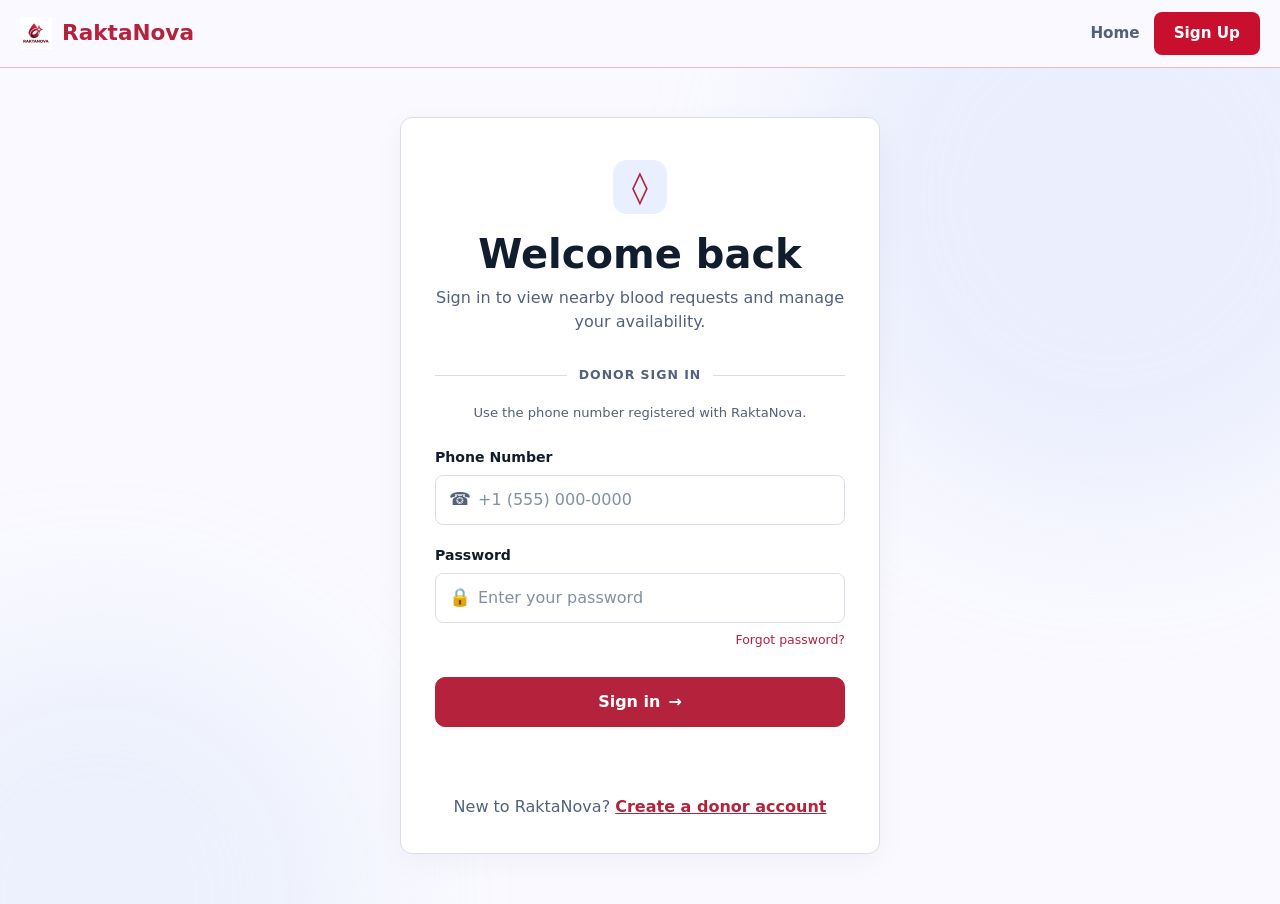
==== commit abd16ca6: "Updated logo" ====
--- a/frontend/donor-login.html
+++ b/frontend/donor-login.html
@@ -4,11 +4,12 @@
      <meta charset="UTF-8">
      <meta name="viewport" content="width=device-width, initial-scale=1.0">
      <title>Donor Login - RaktaNova</title>
-     <link rel="stylesheet" href="style.css">
+     <link rel="icon" type="image/png" href="logo.png">
+<link rel="stylesheet" href="style.css">
 </head>
 <body class="donor-login-page">
      <header class="login-header">
-          <a class="logo" href="index.html"><span class="brand-mark" aria-hidden="true">◊</span> RaktaNova</a>
+          <a class="logo" href="index.html"><img class="brand-logo" src="logo.png" alt="RaktaNova logo"> RaktaNova</a>
           <nav class="login-actions" aria-label="Donor login navigation">
                <a href="index.html">Home</a>
                <a class="login-signup" href="donor-signup.html">Sign Up</a>
--- a/frontend/style.css
+++ b/frontend/style.css
@@ -16,6 +16,7 @@
 .navbar { min-height: 68px; padding: 12px max(20px,calc((100% - 1180px)/2)); display: flex; align-items: center; justify-content: space-between; gap: 20px; background: rgba(255,255,255,.96); border-bottom: 1px solid var(--line); }
 .logo { display: flex; align-items: center; gap: 10px; color: var(--ink); font-size: 1.08rem; font-weight: 800; text-decoration: none; }
 .brand-mark { display: inline-grid; place-items: center; width: 32px; height: 32px; border-radius: 10px; color: #fff; background: var(--primary); font-size: .95rem; }
+.brand-logo { display: block; width: 32px; height: 32px; object-fit: contain; }
 .nav-links { display: flex; align-items: center; gap: 18px; }
 .nav-links a { color: var(--muted); font-size: .94rem; font-weight: 700; text-decoration: none; }
 .nav-links a:hover { color: var(--primary); }
@@ -111,7 +112,7 @@
 body:has(#donor-welcome) .notification-card[data-priority="emergency"] { border-left-color: var(--primary); }
 body:has(#donor-welcome) .notification-card[data-priority="shortage"] { border-left-color: #ad6a09; }
 body:has(#donor-welcome) .notification-card::before { display: inline-flex; margin-bottom: 12px; padding: 5px 8px; border-radius: 99px; color: #6e2735; background: var(--primary-soft); content: "Blood request"; font-size: .72rem; font-weight: 800; letter-spacing: .04em; text-transform: uppercase; }
-body:has(#donor-welcome) .notification-card[data-priority="emergency"]::before { content: "Emergency request"; }
+body:has(#donor-welcome) .notification-card[data-priority="emergency"]::before { color: #fff; background: var(--primary); content: "Emergency request"; }
 body:has(#donor-welcome) .notification-card[data-priority="shortage"]::before { color: #704000; background: #fff3dc; content: "Blood shortage"; }
 body:has(#donor-welcome) .notification-meta { grid-template-columns: repeat(2, minmax(0, 1fr)); }
 body:has(#donor-welcome) .notification-meta div { min-height: 72px; }
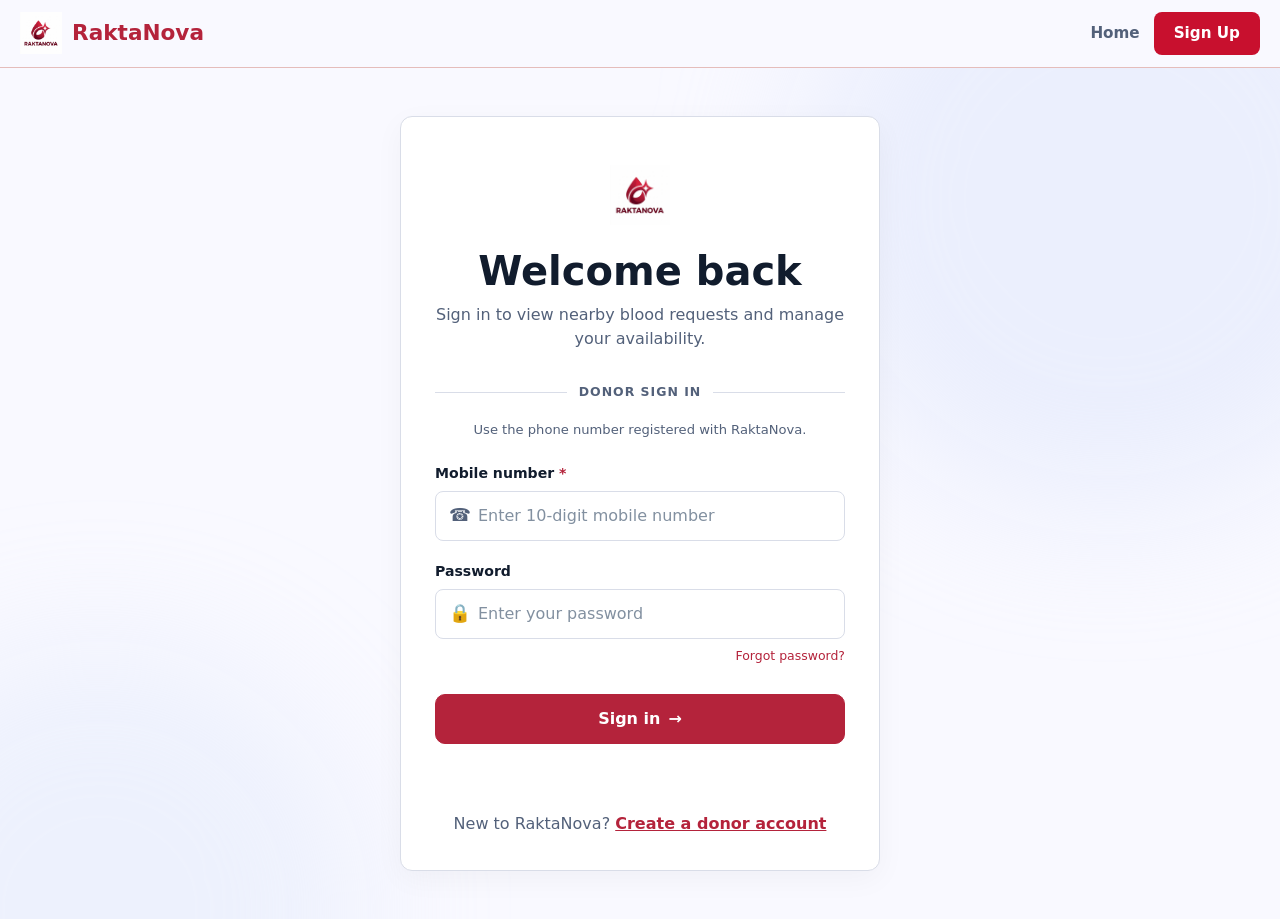
==== commit 6ce12e26: "Publish RaktaNova application" ====
--- a/frontend/donor-login.html
+++ b/frontend/donor-login.html
@@ -1,45 +1,47 @@
-<!doctype html>
-<html lang="en">
-<head>
-     <meta charset="UTF-8">
-     <meta name="viewport" content="width=device-width, initial-scale=1.0">
-     <title>Donor Login - RaktaNova</title>
-     <link rel="icon" type="image/png" href="logo.png">
-<link rel="stylesheet" href="style.css">
-</head>
-<body class="donor-login-page">
-     <header class="login-header">
-          <a class="logo" href="index.html"><img class="brand-logo" src="logo.png" alt="RaktaNova logo"> RaktaNova</a>
-          <nav class="login-actions" aria-label="Donor login navigation">
-               <a href="index.html">Home</a>
-               <a class="login-signup" href="donor-signup.html">Sign Up</a>
-          </nav>
-     </header>
-     <main class="login-main">
-          <section class="login-card" aria-labelledby="login-heading">
-               <div class="login-intro">
-                    <div class="login-logo" aria-hidden="true">◊</div>
-                    <h1 id="login-heading">Welcome back</h1>
-                    <p>Sign in to view nearby blood requests and manage your availability.</p>
-               </div>
-               <div class="login-divider"><span>Donor sign in</span></div>
-               <p class="login-helper">Use the phone number registered with RaktaNova.</p>
-               <div class="login-fields">
-                    <div class="login-field">
-                         <label for="donor-login-phone">Phone Number</label>
-                         <div class="input-with-icon"><span aria-hidden="true">&#9742;</span><input id="donor-login-phone" type="tel" autocomplete="tel" placeholder="+1 (555) 000-0000"></div>
-                    </div>
-                    <div class="login-field">
-                         <label for="donor-login-password">Password</label>
-                         <div class="input-with-icon"><span aria-hidden="true">&#128274;</span><input id="donor-login-password" type="password" autocomplete="current-password" placeholder="Enter your password"></div>
-                         <a class="forgot-link" href="#">Forgot password?</a>
-                    </div>
-               </div>
-            <div class="login-submit"><button type="button" onclick="donorLoginPage()">Sign in <span aria-hidden="true">&#8594;</span></button></div>
-            <div id="donor-login-message" class="message" aria-live="polite"></div>
-            <p class="auth-footer">New to RaktaNova? <a href="donor-signup.html">Create a donor account</a></p>
-          </section>
-     </main>
-     <script src="donor-pages.js"></script>
-</body>
-</html>
+<!doctype html>
+<html lang="en">
+<head>
+     <meta charset="UTF-8">
+     <meta name="viewport" content="width=device-width, initial-scale=1.0">
+     <title>Donor Login - RaktaNova</title>
+     <link rel="icon" type="image/png" href="logo.png">
+     <link rel="stylesheet" href="style.css">
+</head>
+<body class="donor-login-page">
+     <header class="login-header">
+          <a class="logo" href="index.html"><img class="brand-logo" src="logo.png" alt="RaktaNova"> RaktaNova</a>
+          <nav class="login-actions" aria-label="Donor login navigation">
+               <a href="index.html">Home</a>
+               <a class="login-signup" href="donor-signup.html">Sign Up</a>
+          </nav>
+     </header>
+     <main class="login-main">
+          <section class="login-card" aria-labelledby="login-heading">
+               <div class="login-intro">
+                    <div class="login-logo"><img src="logo.png" alt="RaktaNova"></div>
+                    <h1 id="login-heading">Welcome back</h1>
+                    <p>Sign in to view nearby blood requests and manage your availability.</p>
+               </div>
+               <div class="login-divider"><span>Donor sign in</span></div>
+               <p class="login-helper">Use the phone number registered with RaktaNova.</p>
+               <div class="login-fields">
+                    <div class="login-field">
+                         <label for="donor-login-phone">Mobile number <span class="req" aria-hidden="true">*</span></label>
+                         <div class="input-with-icon"><span aria-hidden="true">&#9742;</span><input id="donor-login-phone" type="tel" inputmode="numeric" autocomplete="tel" placeholder="Enter 10-digit mobile number" aria-describedby="donor-login-phone-error" aria-required="true"></div>
+                         <p class="field-error" id="donor-login-phone-error" role="alert"></p>
+                    </div>
+                    <div class="login-field">
+                         <label for="donor-login-password">Password</label>
+                         <div class="input-with-icon"><span aria-hidden="true">&#128274;</span><input id="donor-login-password" type="password" autocomplete="current-password" placeholder="Enter your password"></div>
+                         <a class="forgot-link" href="#">Forgot password?</a>
+                    </div>
+               </div>
+            <div class="login-submit"><button type="button" onclick="donorLoginPage()">Sign in <span aria-hidden="true">&#8594;</span></button></div>
+            <div id="donor-login-message" class="message" aria-live="polite"></div>
+            <p class="auth-footer">New to RaktaNova? <a href="donor-signup.html">Create a donor account</a></p>
+          </section>
+     </main>
+     <script src="form-validation.js"></script>
+     <script src="donor-pages.js"></script>
+</body>
+</html>
--- a/frontend/style.css
+++ b/frontend/style.css
@@ -1,530 +1,535 @@
-:root {
-    --ink: #18212f; --muted: #627083; --surface: #fff; --canvas: #f5f8fb;
-    --line: #dbe4ec; --primary: #b4233b; --primary-dark: #8f1930;
-    --primary-soft: #fff1f3; --success: #13795b; --success-soft: #e9f8f1;
-    --shadow: 0 12px 32px rgba(24,33,47,.08); --radius: 16px;
-}
-* { box-sizing: border-box; }
-html { scroll-behavior: smooth; }
-body { margin: 0; min-width: 320px; font-family: Inter,ui-sans-serif,system-ui,-apple-system,"Segoe UI",sans-serif; color: var(--ink); background: var(--canvas); line-height: 1.5; }
-a { color: var(--primary); }
-button,input,select,textarea { font: inherit; }
-button { min-height: 44px; border: 1px solid var(--primary); border-radius: 10px; padding: 10px 18px; cursor: pointer; font-weight: 700; color: #fff; background: var(--primary); transition: background .18s ease,transform .18s ease; }
-button:hover { background: var(--primary-dark); border-color: var(--primary-dark); }
-button:active { transform: translateY(1px); }
-button:focus-visible,a:focus-visible,input:focus-visible,select:focus-visible,textarea:focus-visible { outline: 3px solid rgba(180,35,59,.28); outline-offset: 2px; }
-.navbar { min-height: 68px; padding: 12px max(20px,calc((100% - 1180px)/2)); display: flex; align-items: center; justify-content: space-between; gap: 20px; background: rgba(255,255,255,.96); border-bottom: 1px solid var(--line); }
-.logo { display: flex; align-items: center; gap: 10px; color: var(--ink); font-size: 1.08rem; font-weight: 800; text-decoration: none; }
-.brand-mark { display: inline-grid; place-items: center; width: 32px; height: 32px; border-radius: 10px; color: #fff; background: var(--primary); font-size: .95rem; }
-.brand-logo { display: block; width: 32px; height: 32px; object-fit: contain; }
-.nav-links { display: flex; align-items: center; gap: 18px; }
-.nav-links a { color: var(--muted); font-size: .94rem; font-weight: 700; text-decoration: none; }
-.nav-links a:hover { color: var(--primary); }
-body:has(#donor-welcome) .nav-links a[href="#"] { display: inline-flex; align-items: center; min-height: 44px; padding: 10px 18px; border: 1px solid var(--primary); border-radius: 10px; color: #fff; background: var(--primary); transition: background .18s ease,transform .18s ease; }
-body:has(#donor-welcome) .nav-links a[href="#"]:hover { color: #fff; background: var(--primary-dark); border-color: var(--primary-dark); }
-body:has(#hospital-welcome) .nav-links a[href="#"] { display: inline-flex; align-items: center; min-height: 44px; padding: 10px 18px; border: 1px solid var(--primary); border-radius: 10px; color: #fff; background: var(--primary); transition: background .18s ease,transform .18s ease; }
-body:has(#hospital-welcome) .nav-links a[href="#"]:hover { color: #fff; background: var(--primary-dark); border-color: var(--primary-dark); }
-.hero { min-height: 560px; display: grid; place-items: center; padding: 72px 24px; background: linear-gradient(135deg,#fff 0%,#fff5f6 100%); }
-.hero-content { width: min(100%,820px); text-align: center; }
-.eyebrow { display: inline-flex; gap: 8px; margin-bottom: 18px; padding: 7px 11px; border-radius: 99px; color: var(--primary-dark); background: var(--primary-soft); font-size: .84rem; font-weight: 800; }
-.hero h1,.page-heading h1,.page-heading h2 { margin: 0; letter-spacing: -.045em; line-height: 1.08; }
-.hero h1 { font-size: clamp(2.45rem,7vw,4.7rem); }.hero h1 span { color: var(--primary); }
-.hero p { max-width: 650px; margin: 20px auto 0; color: var(--muted); font-size: clamp(1rem,2.2vw,1.2rem); }
-.buttons,.action-row { display: flex; flex-wrap: wrap; gap: 12px; }.buttons { justify-content: center; margin-top: 32px; }
-.button-secondary,button.secondary { color: var(--ink); border-color: var(--line); background: #fff; }.button-secondary:hover,button.secondary:hover { background: #f4f7fa; border-color: #c6d1dc; }
-.dashboard,.dashboard-page,.auth-page { width: min(100%,1180px); margin: 0 auto; padding: 48px 24px 80px; }
-.auth-page { min-height: calc(100vh - 68px); display: grid; place-items: start center; padding-top: 64px; }.auth-wrap { width: min(100%,620px); }
-.page-heading,.dashboard-title,.page-title { margin-bottom: 28px; }.page-heading h1,.page-heading h2,.dashboard-title h2,.page-title h2 { font-size: clamp(2rem,4vw,2.85rem); }
-.page-heading p,.dashboard-title p,.page-title p { max-width: 660px; margin: 10px 0 0; color: var(--muted); }.page-title { text-align: center; }.page-title p { margin-left: auto; margin-right: auto; }
-.card,.auth-card,.profile-card,.feature-card { padding: clamp(20px,4vw,32px); border: 1px solid var(--line); border-radius: var(--radius); background: var(--surface); box-shadow: var(--shadow); }
-.card { max-width: 760px; margin: 20px auto; }.card h3,.auth-card h3,.feature-card h3 { margin: 0 0 8px; font-size: 1.25rem; }.card>p,.auth-card>p,.feature-card>p,.subtitle { color: var(--muted); }.auth-card h3,.auth-card .subtitle { text-align: center; }
-.field { margin-bottom: 18px; }.field-row { display: grid; grid-template-columns: repeat(2,minmax(0,1fr)); gap: 0 16px; }
-label { display: block; margin: 16px 0 7px; color: #344154; font-size: .9rem; font-weight: 750; }.field label { margin-top: 0; }
-input,select,textarea { width: 100%; min-height: 46px; padding: 11px 12px; border: 1px solid #bdcad5; border-radius: 9px; color: var(--ink); background: #fff; }textarea { min-height: 94px; resize: vertical; }input::placeholder,textarea::placeholder { color: #8290a0; }input:focus,select:focus,textarea:focus { border-color: var(--primary); outline: 0; box-shadow: 0 0 0 3px rgba(180,35,59,.12); }
-.form-actions { display: flex; gap: 12px; margin-top: 24px; }.form-actions button { flex: 1; }.message { min-height: 24px; margin-top: 16px; text-align: center; font-size: .94rem; font-weight: 700; }.auth-footer { margin-top: 22px; text-align: center; color: var(--muted); }
-.location-box,.location-status,.notice { margin: 20px 0; padding: 14px; border: 1px solid #f4c6ce; border-radius: 11px; color: #6e2735; background: var(--primary-soft); }.location-box p { margin: 0 0 12px; }
-.profile-grid,.notification-meta { display: grid; grid-template-columns: repeat(2,minmax(0,1fr)); gap: 12px; }.info-box,.notification-meta div { padding: 13px; border: 1px solid var(--line); border-radius: 11px; background: #f9fbfc; }.info-box small { display: block; margin-bottom: 4px; color: var(--muted); font-weight: 650; }.profile-head { display: flex; align-items: center; gap: 14px; margin-bottom: 20px; }.avatar { display: grid; place-items: center; flex: 0 0 auto; width: 56px; height: 56px; border-radius: 50%; color: var(--primary); background: var(--primary-soft); font-size: 1.4rem; }.profile-head h3,.profile-head p { margin: 0; }.profile-head p { color: var(--muted); }.feature-card { margin-top: 18px; }.feature-card>p { margin-top: 0; }
-.notification-card { margin: 14px 0; padding: 18px; border: 1px solid var(--line); border-left: 4px solid var(--primary); border-radius: 12px; background: #fff; box-shadow: 0 4px 14px rgba(24,33,47,.05); }.notification-card h3 { margin-top: 0; }.notification-actions { display: flex; gap: 10px; }.notification-actions button { flex: 1; }.empty-state { padding: 22px; border: 1px dashed #bdcad5; border-radius: 12px; text-align: center; color: var(--muted); background: #fff; }
-.dashboard-shell { display: grid; grid-template-columns: minmax(0,1.2fr) minmax(300px,.8fr); gap: 20px; align-items: start; }.dashboard-shell .card { max-width: none; margin: 0 0 20px; }.status-pill { display: inline-flex; padding: 5px 9px; border-radius: 99px; color: var(--success); background: var(--success-soft); font-size: .78rem; font-weight: 800; }.logout-btn { color: var(--ink)!important; background: #fff!important; border-color: var(--line)!important; }
-@media (max-width:720px) { .navbar { padding: 12px 18px; }.nav-links { gap: 12px; }.nav-links a { font-size: .86rem; }.hero { min-height: 500px; padding: 56px 20px; }.buttons,.buttons button,.action-row button,.form-actions { width: 100%; }.dashboard,.dashboard-page,.auth-page { padding: 32px 16px 56px; }.auth-page { padding-top: 38px; }.field-row,.profile-grid,.notification-meta,.dashboard-shell { grid-template-columns: 1fr; } }
-
-/* Landing role selection */
-.landing-nav { position: relative; z-index: 1; }
-.landing-nav .logo { color: var(--primary); font-size: 1.35rem; }
-.landing-nav .brand-mark { width: auto; height: auto; color: var(--primary); background: transparent; font-size: 1.5rem; }
-.landing-nav .nav-links { gap: 34px; margin-left: auto; }
-.landing-nav .nav-links a { display: inline-flex; position: relative; align-items: center; min-height: 44px; color: #40516b; font-size: 1rem; font-weight: 500; }
-.landing-nav .nav-links a[aria-current="page"] { color: var(--primary); font-weight: 700; }
-.landing-nav .nav-links a[aria-current="page"]::after { position: absolute; right: 0; bottom: 4px; left: 0; height: 2px; background: var(--primary); content: ""; }
-.landing-hero { min-height: auto; padding: 118px 24px 78px; background: #f8f8ff; }
-.landing-hero .hero-content { max-width: 960px; }
-.landing-hero .eyebrow { margin-bottom: 34px; padding: 7px 16px; border: 1px solid #c8d3ec; color: #5a2c38; background: #e9efff; box-shadow: 0 2px 5px rgba(24,33,47,.08); }
-.landing-hero .eyebrow span { color: var(--primary); }
-.landing-hero h1 { color: #101827; font-size: clamp(2.4rem, 5vw, 3.8rem); letter-spacing: -.035em; }
-.landing-hero h1 span { color: #ad001d; }
-.landing-intro { max-width: 760px; margin-top: 28px; color: #445875; font-size: 1.18rem; line-height: 1.5; }
-.role-grid { display: grid; grid-template-columns: repeat(2, minmax(0, 1fr)); gap: 28px; margin: 116px auto 0; text-align: left; }
-.role-card { display: flex; gap: 22px; min-height: 478px; padding: 58px; border: 1px solid #eab2b8; border-radius: 16px; color: var(--ink); background: #fff; box-shadow: 0 12px 24px rgba(24,33,47,.035); text-decoration: none; transition: border-color .18s ease, box-shadow .18s ease, transform .18s ease; }
-.role-card:hover { border-color: #c48792; box-shadow: var(--shadow); transform: translateY(-2px); }
-.role-card:focus-visible { outline: 3px solid rgba(180,35,59,.28); outline-offset: 3px; }
-.role-icon { display: grid; place-items: center; flex: 0 0 auto; width: 78px; height: 78px; border-radius: 18px; color: var(--primary); background: #dce7ff; font-size: 2.5rem; font-weight: 400; }
-.role-icon.hospital-icon { color: #52617a; background: #e8efff; }
-.role-card-content { display: flex; flex-direction: column; align-items: flex-start; gap: 8px; }
-.role-card-content strong { margin-top: 8px; color: #0e1728; font-size: 2rem; font-weight: 500; }
-.role-card-content > span { color: #445875; font-size: 1.08rem; line-height: 1.55; }
-.role-link { margin-top: auto; color: var(--primary) !important; font-size: 1rem !important; font-weight: 700 !important; letter-spacing: .04em; }
-.role-card:nth-child(2) .role-link { color: #53627a !important; }
-.landing-signin { display: none; }
-.impact-panel { display: flex; align-items: center; gap: 38px; width: min(calc(100% - 48px), 1256px); margin: 40px auto 116px; padding: 42px 40px; border: 1px solid #d8dff1; border-radius: 16px; background: #eef2ff; }
-.impact-icon { display: grid; place-items: center; flex: 0 0 auto; width: 116px; height: 116px; border: 5px solid #fff; border-radius: 50%; color: var(--primary); font-size: 3rem; }
-.impact-panel h2 { margin: 0 0 10px; color: #0e1728; font-size: 1.75rem; font-weight: 500; }
-.impact-panel p { max-width: 900px; margin: 0 0 22px; color: #445875; font-size: 1.08rem; }
-.impact-panel a { color: var(--primary); font-weight: 700; letter-spacing: .04em; text-decoration: none; }
-.landing-signin a { font-weight: 750; }
-@media (max-width:720px) { .landing-nav .nav-links { gap: 10px; }.landing-nav .nav-links a { min-height: 36px; font-size: .76rem; }.landing-hero { padding: 68px 18px 48px; }.landing-hero .hero-content { text-align: center; }.landing-hero p { margin-left: auto; margin-right: auto; }.desktop-break { display: none; }.role-grid { grid-template-columns: 1fr; gap: 16px; margin-top: 58px; }.role-card { min-height: 300px; padding: 28px; }.role-card-content strong { font-size: 1.65rem; }.role-card-content > span { font-size: 1rem; }.impact-panel { align-items: flex-start; flex-direction: column; width: calc(100% - 32px); margin: 24px auto 64px; padding: 28px 24px; gap: 22px; } }
-
-/* Donor experience: compact first, then progressively wider layouts. */
-body:has(#donor-name) .auth-page,
-body:has(#donor-login-phone) .auth-page { padding: 32px 16px 56px; }
-body:has(#donor-name) .auth-wrap,
-body:has(#donor-login-phone) .auth-wrap { max-width: 680px; }
-body:has(#donor-name) .auth-card,
-body:has(#donor-login-phone) .auth-card { border-top: 4px solid var(--primary); }
-body:has(#donor-name) .location-box { display: grid; gap: 12px; }
-body:has(#donor-name) .location-box p { margin: 0; }
-
-body:has(#donor-welcome) { background: #f6f8fb; }
-body:has(#donor-welcome) .dashboard-page { max-width: 1240px; padding: 28px 16px 56px; }
-body:has(#donor-welcome) .page-heading { margin-bottom: 20px; }
-body:has(#donor-welcome) .page-heading h1 { font-size: clamp(2rem, 7vw, 3.5rem); }
-body:has(#donor-welcome) .profile-card,
-body:has(#donor-welcome) .feature-card { margin: 0 0 16px; box-shadow: 0 5px 18px rgba(24,33,47,.05); }
-body:has(#donor-welcome) .profile-card { border-top: 4px solid var(--primary); }
-body:has(#donor-welcome) .profile-head { align-items: flex-start; }
-body:has(#donor-welcome) .profile-grid { grid-template-columns: repeat(2, minmax(0, 1fr)); }
-body:has(#donor-welcome) .info-box strong { font-size: 1rem; overflow-wrap: anywhere; }
-body:has(#donor-welcome) .location-status { margin: 16px 0; }
-body:has(#donor-welcome) .action-row { display: grid; grid-template-columns: 1fr; }
-body:has(#donor-welcome) .action-row button { width: 100%; }
-body:has(#donor-welcome) #requests > h3 { margin-bottom: 6px; }
-body:has(#donor-welcome) #donor-notifications { margin-top: 20px; }
-body:has(#donor-welcome) .notification-card { position: relative; padding: 20px; border-left-width: 4px; }
-body:has(#donor-welcome) .notification-card[data-priority="emergency"] { border-left-color: var(--primary); }
-body:has(#donor-welcome) .notification-card[data-priority="shortage"] { border-left-color: #ad6a09; }
-body:has(#donor-welcome) .notification-card::before { display: inline-flex; margin-bottom: 12px; padding: 5px 8px; border-radius: 99px; color: #6e2735; background: var(--primary-soft); content: "Blood request"; font-size: .72rem; font-weight: 800; letter-spacing: .04em; text-transform: uppercase; }
-body:has(#donor-welcome) .notification-card[data-priority="emergency"]::before { color: #fff; background: var(--primary); content: "Emergency request"; }
-body:has(#donor-welcome) .notification-card[data-priority="shortage"]::before { color: #704000; background: #fff3dc; content: "Blood shortage"; }
-body:has(#donor-welcome) .notification-meta { grid-template-columns: repeat(2, minmax(0, 1fr)); }
-body:has(#donor-welcome) .notification-meta div { min-height: 72px; }
-body:has(#donor-welcome) .notification-actions { display: grid; grid-template-columns: 1fr 1fr; }
-body:has(#donor-welcome) .notification-actions button { min-width: 0; }
-
-@media (min-width: 640px) {
-    body:has(#donor-name) .auth-page,
-    body:has(#donor-login-phone) .auth-page { padding: 52px 24px 72px; }
-    body:has(#donor-welcome) .dashboard-page { padding: 44px 24px 72px; }
-    body:has(#donor-welcome) .action-row { grid-template-columns: repeat(2, minmax(0, 1fr)); }
-    body:has(#donor-welcome) .dashboard-page > .feature-card:not(#requests) .action-row { grid-template-columns: 1fr; justify-items: center; }
-    body:has(#donor-welcome) .dashboard-page > .feature-card:not(#requests) .action-row button { width: auto; }
-    body:has(#donor-welcome) #requests .action-row { grid-template-columns: 1fr; justify-items: center; }
-    body:has(#donor-welcome) #requests .action-row button { width: auto; }
-    body:has(#donor-welcome) .feature-card { padding: 28px; }
-}
-
-@media (min-width: 900px) {
-    body:has(#donor-welcome) .dashboard-page { display: grid; grid-template-columns: minmax(0, 1.05fr) minmax(360px, .95fr); gap: 20px; align-items: start; }
-    body:has(#donor-welcome) .page-heading,
-    body:has(#donor-welcome) #requests { grid-column: 1 / -1; }
-    body:has(#donor-welcome) .profile-card,
-    body:has(#donor-welcome) .feature-card { margin-bottom: 0; }
-    body:has(#donor-welcome) .profile-grid { grid-template-columns: repeat(2, minmax(0, 1fr)); }
-    body:has(#donor-welcome) .notification-meta { grid-template-columns: repeat(3, minmax(0, 1fr)); }
-    body:has(#donor-welcome) .notification-actions { max-width: 380px; }
-}
-
-/* Hospital experience: operational desktop layout with responsive fallbacks. */
-body:has(#hospital-name) .auth-page,
-body:has(#hospital-login-identifier) .auth-page { padding: 48px 24px 72px; }
-body:has(#hospital-name) .auth-wrap,
-body:has(#hospital-login-identifier) .auth-wrap { max-width: 760px; }
-body:has(#hospital-name) .auth-card,
-body:has(#hospital-login-identifier) .auth-card { border-top: 4px solid var(--primary); }
-
-body:has(#hospital-welcome) { background: #f4f7fa; }
-body:has(#hospital-welcome) .dashboard { max-width: 1360px; padding: 36px 24px 80px; }
-body:has(#hospital-welcome) .page-heading { display: flex; align-items: end; justify-content: space-between; gap: 24px; margin-bottom: 28px; }
-body:has(#hospital-welcome) .page-heading p { margin-bottom: 0; }
-body:has(#hospital-welcome) .dashboard-shell { grid-template-columns: minmax(0, 1.35fr) minmax(300px, .65fr); gap: 20px; }
-body:has(#hospital-welcome) .dashboard-shell > .card { border-top: 4px solid var(--primary); }
-body:has(#hospital-welcome) .dashboard-shell aside { display: grid; gap: 20px; }
-body:has(#hospital-welcome) .dashboard-shell aside .card { margin: 0; }
-body:has(#hospital-welcome) #new-request .form-actions { justify-content: center; }
-body:has(#hospital-welcome) #new-request .form-actions button { flex: 0 0 auto; width: auto; }
-body:has(#hospital-welcome) .status-pill { margin-bottom: 14px; }
-body:has(#hospital-welcome) .location-status { margin: 14px 0; }
-body:has(#hospital-welcome) #new-request > button.secondary { width: 100%; }
-body:has(#hospital-welcome) #requests { margin-top: 24px; }
-body:has(#hospital-welcome) #requests > button { margin-top: 12px; }
-body:has(#hospital-welcome) #hospital-requests { display: grid; gap: 12px; margin-top: 18px; }
-body:has(#hospital-welcome) #hospital-requests .notification-card { position: relative; display: grid; grid-template-columns: minmax(0, 1fr); gap: 0; max-width: none; margin: 0; border-left-width: 4px; box-shadow: 0 4px 14px rgba(24,33,47,.04); }
-body:has(#hospital-welcome) #hospital-requests .notification-card::before { display: inline-flex; width: fit-content; margin-bottom: 12px; padding: 5px 8px; border-radius: 99px; color: #6e2735; background: var(--primary-soft); content: "Blood request"; font-size: .72rem; font-weight: 800; letter-spacing: .04em; text-transform: uppercase; }
-body:has(#hospital-welcome) #hospital-requests .notification-card[data-request-type="emergency"]::before { content: "Emergency"; }
-body:has(#hospital-welcome) #hospital-requests .notification-card[data-request-type="shortage"]::before { color: #704000; background: #fff3dc; content: "Blood shortage"; }
-body:has(#hospital-welcome) #hospital-requests .notification-card[data-request-status="accepted"] { border-left-color: var(--success); }
-body:has(#hospital-welcome) .accepted-donor { margin: 12px 0 0; padding: 12px; border-radius: 10px; color: #176747; background: var(--success-soft); }
-
-@media (max-width: 760px) {
-    body:has(#hospital-name) .auth-page,
-    body:has(#hospital-login-identifier) .auth-page { padding: 32px 16px 56px; }
-    body:has(#hospital-welcome) .dashboard { padding: 28px 16px 56px; }
-    body:has(#hospital-welcome) .page-heading { display: block; }
-    body:has(#hospital-welcome) .dashboard-shell { grid-template-columns: 1fr; }
-    body:has(#hospital-welcome) .dashboard-shell > .card { margin-bottom: 16px; }
-    body:has(#hospital-welcome) #requests > button { width: 100%; }
-}
-
-@media (min-width: 1080px) {
-    body:has(#hospital-welcome) #hospital-requests .notification-card { grid-template-columns: minmax(220px, .7fr) repeat(4, minmax(0, 1fr)); column-gap: 20px; align-items: start; }
-    body:has(#hospital-welcome) #hospital-requests .notification-card::before,
-    body:has(#hospital-welcome) #hospital-requests .notification-card h3 { grid-column: 1 / -1; }
-    body:has(#hospital-welcome) #hospital-requests .notification-card .accepted-donor { grid-column: 1 / -1; }
-}
-
-/* Donor sign-up: focused, mobile-first registration flow. */
-body.donor-login-page { min-height: 100vh; background: #f9f9ff; }
-body.donor-login-page .login-header { display: flex; align-items: center; justify-content: space-between; min-height: 64px; padding: 12px max(20px,calc((100% - 1280px)/2)); border-bottom: 1px solid #e5bdbb; background: #f9f9ff; box-shadow: 0 2px 5px rgba(24,33,47,.04); }
-body.donor-login-page .login-header .logo { color: var(--primary); font-size: 1.35rem; }
-body.donor-login-page .login-header .brand-mark { width: auto; height: auto; color: var(--primary); background: transparent; font-size: 1.5rem; }
-body.donor-login-page .login-actions { display: flex; align-items: center; gap: 14px; }
-body.donor-login-page .login-actions a { color: #53617a; font-size: .95rem; font-weight: 600; text-decoration: none; }
-body.donor-login-page .login-actions a:hover { color: var(--primary); }
-body.donor-login-page .login-actions .login-signup { padding: 10px 20px; border-radius: 8px; color: #fff; background: #c8102e; }
-body.donor-login-page .login-actions .login-signup:hover { color: #fff; background: var(--primary-dark); }
-body.donor-login-page .login-main { position: relative; display: flex; align-items: center; justify-content: center; min-height: calc(100vh - 64px); overflow: hidden; padding: 48px 16px; background: #f9f9ff; }
-body.donor-login-page .login-main::before,
-body.donor-login-page .login-main::after { position: absolute; border-radius: 50%; content: ""; pointer-events: none; filter: blur(70px); }
-body.donor-login-page .login-main::before { top: -180px; right: -140px; width: 620px; height: 620px; background: rgba(217,227,251,.45); }
-body.donor-login-page .login-main::after { bottom: -250px; left: -160px; width: 520px; height: 520px; background: rgba(215,227,249,.35); }
-body.donor-login-page .login-card { position: relative; z-index: 1; width: min(100%, 480px); padding: 42px 34px 34px; border: 1px solid #d9dde8; border-radius: 12px; background: #fff; box-shadow: 0 8px 30px rgba(0,0,0,.04); }
-body.donor-login-page .login-intro { text-align: center; }
-body.donor-login-page .login-logo { display: grid; place-items: center; width: 54px; height: 54px; margin: 0 auto 16px; border-radius: 14px; color: var(--primary); background: #e9efff; font-size: 2rem; }
-body.donor-login-page .login-intro h1 { margin: 0 0 8px; color: #111c2d; font-size: clamp(2rem, 5vw, 2.5rem); line-height: 1.2; }
-body.donor-login-page .login-intro p,
-body.donor-login-page .login-helper { color: #53617a; }
-body.donor-login-page .login-intro p { margin: 0; }
-body.donor-login-page .login-divider { display: flex; align-items: center; gap: 12px; margin: 32px 0 18px; color: #53617a; font-size: .78rem; font-weight: 700; letter-spacing: .08em; text-transform: uppercase; }
-body.donor-login-page .login-divider::before,
-body.donor-login-page .login-divider::after { flex: 1; border-top: 1px solid #d9dde8; content: ""; }
-body.donor-login-page .login-helper { margin: 0 0 24px; text-align: center; font-size: .82rem; }
-body.donor-login-page .login-fields { display: grid; gap: 20px; }
-body.donor-login-page .login-field label { margin: 0 0 7px; color: #111c2d; font-size: .88rem; font-weight: 600; }
-body.donor-login-page .input-with-icon { position: relative; }
-body.donor-login-page .input-with-icon > span { position: absolute; top: 50%; left: 14px; z-index: 1; color: #53617a; font-size: 1.1rem; line-height: 1; transform: translateY(-50%); }
-body.donor-login-page .input-with-icon input { min-height: 50px; padding-left: 42px; border-color: #d9dde8; border-radius: 8px; background: #fff; }
-body.donor-login-page .input-with-icon input:focus { border-color: var(--primary); box-shadow: 0 0 0 4px rgba(158,0,31,.1); }
-body.donor-login-page .forgot-link { display: block; margin-top: 8px; color: var(--primary); font-size: .78rem; text-align: right; text-decoration: none; }
-body.donor-login-page .forgot-link:hover { text-decoration: underline; }
-body.donor-login-page .login-submit { margin-top: 28px; }
-body.donor-login-page .login-submit button { display: flex; align-items: center; justify-content: center; width: 100%; gap: 8px; min-height: 50px; }
-body.donor-login-page .login-card .message { margin-top: 16px; }
-body.donor-login-page .auth-footer { margin: 28px 0 0; color: #53617a; text-align: center; }
-body.donor-login-page .auth-footer a { color: var(--primary); font-weight: 600; }
-body:has(#donor-signup-message) { background: #f9f9ff; }
-body:has(#donor-signup-message) .signup-nav { min-height: 64px; padding: 12px max(20px,calc((100% - 1280px)/2)); background: #f9f9ff; border-bottom: 1px solid #e5bdbb; box-shadow: 0 2px 5px rgba(24,33,47,.04); }
-body:has(#donor-signup-message) .signup-nav .logo { color: var(--primary); font-size: 1.35rem; }
-body:has(#donor-signup-message) .signup-nav .brand-mark { width: auto; height: auto; color: var(--primary); background: transparent; font-size: 1.5rem; }
-body:has(#donor-signup-message) .cancel-link { display: inline-flex; align-items: center; gap: 6px; color: #53617a; font-size: .95rem; font-weight: 600; text-decoration: none; }
-body:has(#donor-signup-message) .cancel-link:hover { color: var(--primary); }
-body:has(#donor-signup-message) .auth-page { padding: 28px 16px 56px; background: #f8fafc; }
-body:has(#donor-signup-message) .auth-wrap { max-width: 760px; }
-body:has(#donor-signup-message) .auth-page { min-height: calc(100vh - 64px); padding: 48px 16px 64px; }
-body:has(#donor-signup-message) .auth-wrap { width: min(100%, 760px); }
-body:has(#donor-signup-message) .auth-card { position: relative; overflow: hidden; padding: 30px 22px; border: 1px solid #e5bdbb; border-radius: 12px; border-top: 1px solid #e5bdbb; background: #fff; box-shadow: 0 20px 40px -15px rgba(158,0,31,.08); }
-body:has(#donor-signup-message) .auth-card::before { position: absolute; top: -96px; right: -96px; width: 190px; height: 190px; border-radius: 50%; background: rgba(200,16,46,.08); content: ""; filter: blur(28px); pointer-events: none; }
-body:has(#donor-signup-message) .signup-heading { position: relative; z-index: 1; margin-bottom: 34px; }
-body:has(#donor-signup-message) .signup-heading h1 { margin: 0 0 10px; color: #111c2d; font-size: clamp(1.7rem, 5vw, 2rem); line-height: 1.25; }
-body:has(#donor-signup-message) .signup-heading p { margin: 0; color: #53617a; }
-body:has(#donor-signup-message) .field-row { position: relative; z-index: 1; }
-body:has(#donor-signup-message) .field-row { grid-template-columns: 1fr; gap: 0; }
-body:has(#donor-signup-message) .field { margin-bottom: 18px; }
-body:has(#donor-signup-message) .field label::after { margin-left: 4px; color: var(--primary); content: "*"; }
-body:has(#donor-signup-message) input,
-body:has(#donor-signup-message) select { min-height: 50px; }
-body:has(#donor-signup-message) input,
-body:has(#donor-signup-message) select { border-color: #e5bdbb; border-radius: 8px; background: #f9f9ff; }
-body:has(#donor-signup-message) input:focus,
-body:has(#donor-signup-message) select:focus { border-color: var(--primary); box-shadow: 0 0 0 4px rgba(158,0,31,.1); }
-body:has(#donor-signup-message) .location-box { position: relative; z-index: 1; display: grid; gap: 14px; margin: 10px 0 24px; padding: 18px; border-color: #e5bdbb; border-radius: 12px; background: #f0f3ff; }
-body:has(#donor-signup-message) .location-copy strong { color: #111c2d; }
-body:has(#donor-signup-message) .location-box p { margin: 4px 0 0; color: #53617a; }
-body:has(#donor-signup-message) .location-box button { width: 100%; }
-body:has(#donor-signup-message) .form-actions { position: relative; z-index: 1; margin-top: 0; }
-body:has(#donor-signup-message) .form-actions button { min-height: 50px; }
-body:has(#donor-signup-message) #donor-signup-message:not(:empty) { padding: 12px; border: 1px solid var(--line); border-radius: 10px; background: #f8fafc; }
-@media (min-width: 680px) {
-    body:has(#donor-signup-message) .auth-page { padding: 52px 24px 76px; }
-    body:has(#donor-signup-message) .auth-card { padding: 38px 40px; }
-    body:has(#donor-signup-message) .field-row { grid-template-columns: repeat(2, minmax(0, 1fr)); gap: 0 18px; }
-    body:has(#donor-signup-message) .location-box { grid-template-columns: 1fr auto; align-items: center; }
-    body:has(#donor-signup-message) .location-box button { width: auto; }
-}
-
-/* Donor dashboard: compact profile rail and request workspace. */
-body.donor-dashboard-page { background: #f0f2f5; }
-body.donor-dashboard-page .donor-dashboard-nav { background: #fff; }
-body.donor-dashboard-page .donor-dashboard-nav .logo { color: var(--primary); }
-body.donor-dashboard-page .donor-dashboard-nav .brand-mark { width: auto; height: auto; color: var(--primary); background: transparent; font-size: 1.5rem; }
-body.donor-dashboard-page .donor-dashboard-nav .donor-logout { display: inline-flex; align-items: center; min-height: 44px; padding: 10px 18px; border: 1px solid var(--primary); border-radius: 10px; color: #fff; background: var(--primary); }
-body.donor-dashboard-page .donor-dashboard-nav .donor-logout:hover { color: #fff; background: var(--primary-dark); border-color: var(--primary-dark); }
-body.donor-dashboard-page .dashboard-page { width: min(100%, 1280px); padding: 40px 24px 72px; }
-body.donor-dashboard-page .donor-welcome-heading { margin-bottom: 28px; }
-body.donor-dashboard-page .donor-welcome-heading h1 { color: #111c2d; font-size: clamp(2.1rem, 5vw, 2.8rem); }
-body.donor-dashboard-page .donor-welcome-heading p { display: flex; align-items: center; gap: 8px; color: #53617a; font-size: 1.08rem; }
-body.donor-dashboard-page .donor-welcome-heading p span { color: var(--primary); font-size: .8rem; }
-body.donor-dashboard-page .donor-dashboard-grid { display: grid; grid-template-columns: minmax(280px, 1fr) minmax(0, 2fr); gap: 24px; align-items: stretch; }
-body.donor-dashboard-page .donor-sidebar-content { display: flex; flex-direction: column; gap: 24px; }
-body.donor-dashboard-page .donor-panel { margin: 0; padding: 26px; border: 1px solid #e4e7ec; border-radius: 12px; background: #fff; box-shadow: 0 4px 20px rgba(0,0,0,.05); }
-body.donor-dashboard-page .donor-panel h2 { margin: 0 0 8px; color: #111c2d; font-size: 1.35rem; font-weight: 600; }
-body.donor-dashboard-page .donor-panel > p { margin: 0; color: #53617a; }
-body.donor-dashboard-page .donor-profile-list { display: grid; gap: 0; margin: 24px 0 0; }
-body.donor-dashboard-page .donor-profile-list > div { display: flex; align-items: center; justify-content: space-between; gap: 12px; padding: 12px 0; border-bottom: 1px solid #d9e3fb; }
-body.donor-dashboard-page .donor-profile-list > div:last-child { border-bottom: 0; }
-body.donor-dashboard-page .donor-profile-list dt { color: #53617a; font-size: .88rem; }
-body.donor-dashboard-page .donor-profile-list dd { margin: 0; color: #111c2d; font-size: .95rem; font-weight: 600; text-align: right; overflow-wrap: anywhere; }
-body.donor-dashboard-page .donor-profile-list > div:nth-child(2) dd { padding: 4px 8px; border-radius: 4px; color: var(--primary); background: #ffb3b1; }
-body.donor-dashboard-page .donor-location-panel { flex: 1; }
-body.donor-dashboard-page .donor-location-panel .location-status { margin: 20px 0; padding: 13px; border-color: #d9e3fb; color: #176747; background: #f0f3ff; }
-body.donor-dashboard-page .donor-location-panel .action-row { justify-content: center; }
-body.donor-dashboard-page .donor-location-panel .action-row button { width: 100%; color: #111c2d; border-color: #c4c7ca; background: #fff; }
-body.donor-dashboard-page .donor-location-panel .action-row button:hover { color: #111c2d; background: #d9e3fb; border-color: #bbc7dc; }
-body.donor-dashboard-page .donor-requests-panel { display: flex; flex-direction: column; min-height: 100%; }
-body.donor-dashboard-page .dashboard-page { display: block !important; }
-body.donor-dashboard-page #requests { grid-column: auto !important; }
-body.donor-dashboard-page .donor-requests-heading { display: flex; align-items: flex-start; justify-content: space-between; gap: 20px; margin-bottom: 24px; }
-body.donor-dashboard-page .donor-requests-heading h2 { display: flex; align-items: center; gap: 8px; }
-body.donor-dashboard-page .donor-requests-heading h2 span { color: var(--primary); }
-body.donor-dashboard-page .donor-requests-heading p { max-width: 560px; }
-body.donor-dashboard-page .donor-requests-heading button { display: inline-flex; align-items: center; flex: 0 0 auto; gap: 8px; white-space: nowrap; }
-body.donor-dashboard-page #donor-notifications { display: flex; flex: 1; flex-direction: column; }
-body.donor-dashboard-page #donor-notifications > .empty-state { display: flex; flex: 1; align-items: center; justify-content: center; min-height: 300px; border: 2px dashed #d9e3fb; border-radius: 12px; color: #5c403f; background: #fff; }
-@media (max-width: 800px) {
-    body.donor-dashboard-page .dashboard-page { padding: 30px 16px 56px; }
-    body.donor-dashboard-page .donor-dashboard-grid { grid-template-columns: 1fr; }
-    body.donor-dashboard-page .donor-requests-heading { flex-direction: column; }
-    body.donor-dashboard-page .donor-requests-heading button { width: 100%; justify-content: center; }
-}
-
-/* Hospital sign-up: focused workspace setup form. */
-body.hospital-signup-page { background: #f9f9ff; }
-body.hospital-signup-page .hospital-signup-header { display: flex; align-items: center; justify-content: space-between; min-height: 64px; padding: 12px max(20px,calc((100% - 1280px)/2)); border-bottom: 1px solid #e5bdbb; background: #f9f9ff; box-shadow: 0 2px 5px rgba(24,33,47,.04); }
-body.hospital-signup-page .hospital-signup-header .logo { color: var(--primary); font-size: 1.35rem; }
-body.hospital-signup-page .hospital-signup-header .brand-mark { color: var(--primary); background: transparent; }
-body.hospital-signup-page .hospital-signup-nav { display: flex; align-items: center; gap: 24px; }
-body.hospital-signup-page .hospital-signup-nav a { color: #53617a; font-size: .9rem; font-weight: 600; text-decoration: none; }
-body.hospital-signup-page .hospital-signup-nav a:hover { color: var(--primary); }
-body.hospital-signup-page .hospital-signup-main { display: flex; justify-content: center; width: 100%; padding: 48px 16px 64px; }
-body.hospital-signup-page .hospital-signup-card { width: min(100%, 760px); overflow: hidden; border: 1px solid #e5bdbb; border-radius: 12px; background: #fff; box-shadow: 0 4px 20px -2px rgba(17,28,45,.05); }
-body.hospital-signup-page .hospital-signup-heading { padding: 32px 22px; border-bottom: 1px solid #e5bdbb; background: rgba(240,243,255,.35); text-align: center; }
-body.hospital-signup-page .hospital-icon { display: grid; place-items: center; width: 54px; height: 54px; margin: 0 auto 14px; border-radius: 50%; color: var(--primary); background: rgba(200,16,46,.1); font-size: 2rem; font-weight: 600; }
-body.hospital-signup-page .hospital-signup-heading h1 { margin: 0 0 10px; color: #111c2d; font-size: clamp(1.7rem, 5vw, 2rem); line-height: 1.25; }
-body.hospital-signup-page .hospital-signup-heading p { max-width: 560px; margin: 0 auto; color: #53617a; }
-body.hospital-signup-page .hospital-signup-form { padding: 30px 22px; }
-body.hospital-signup-page .hospital-form-section h2 { display: flex; align-items: center; gap: 10px; margin: 0 0 22px; color: #111c2d; font-size: 1.35rem; font-weight: 600; }
-body.hospital-signup-page .hospital-form-section h2 > span { display: inline-block; width: 4px; height: 24px; border-radius: 4px; background: var(--primary); }
-body.hospital-signup-page .hospital-form-section[aria-labelledby="blood-groups-heading"] h2 > span { width: auto; height: auto; color: var(--primary); background: transparent; font-size: 1.4rem; }
-body.hospital-signup-page .hospital-form-grid { display: grid; grid-template-columns: repeat(2, minmax(0,1fr)); gap: 0 18px; }
-body.hospital-signup-page .hospital-field { min-width: 0; margin-bottom: 18px; }
-body.hospital-signup-page .hospital-field.full-field { grid-column: 1 / -1; }
-body.hospital-signup-page .hospital-field label,
-body.hospital-signup-page .blood-group-field label { display: block; margin: 0 0 7px; color: #5c403f; font-size: .8rem; font-weight: 700; letter-spacing: .03em; }
-body.hospital-signup-page .hospital-input { position: relative; display: flex; align-items: center; overflow: hidden; border: 1px solid #e5bdbb; border-radius: 8px; background: #f9f9ff; }
-body.hospital-signup-page .hospital-input:focus-within { border-color: var(--primary); box-shadow: 0 0 0 4px rgba(200,16,46,.1); }
-body.hospital-signup-page .hospital-input > span { flex: 0 0 auto; padding-left: 13px; color: #53617a; font-size: 1.05rem; }
-body.hospital-signup-page .hospital-input input,
-body.hospital-signup-page .hospital-input textarea { min-height: 48px; padding: 11px 12px 11px 10px; border: 0; background: transparent; }
-body.hospital-signup-page .hospital-input input:focus,
-body.hospital-signup-page .hospital-input textarea:focus { border: 0; box-shadow: none; outline: 0; }
-body.hospital-signup-page .hospital-input textarea { width: 100%; resize: vertical; }
-body.hospital-signup-page .hospital-field small { display: block; margin-top: 6px; color: #53617a; font-size: .75rem; }
-body.hospital-signup-page .hospital-signup-form hr { margin: 10px 0 28px; border: 0; border-top: 1px solid #e5bdbb; }
-body.hospital-signup-page .blood-group-field input { width: 100%; min-height: 48px; border-color: #e5bdbb; border-radius: 8px; background: #f9f9ff; }
-body.hospital-signup-page .blood-group-field input:focus { border-color: var(--primary); box-shadow: 0 0 0 4px rgba(200,16,46,.1); }
-body.hospital-signup-page .hospital-submit-area { display: flex; flex-direction: column; align-items: center; gap: 18px; padding-top: 30px; }
-body.hospital-signup-page .hospital-submit-area button { width: 100%; min-height: 52px; }
-body.hospital-signup-page .hospital-submit-area a { color: #53617a; font-size: .9rem; text-decoration: none; }
-body.hospital-signup-page .hospital-submit-area a:hover { color: var(--primary); }
-body.hospital-signup-page #hospital-signup-message:not(:empty) { width: 100%; padding: 12px; border: 1px solid var(--line); border-radius: 8px; background: #f8fafc; }
-@media (max-width: 680px) {
-    body.hospital-signup-page .hospital-signup-header { padding: 12px 18px; }
-    body.hospital-signup-page .hospital-signup-nav { gap: 12px; }
-    body.hospital-signup-page .hospital-signup-nav a { font-size: .8rem; }
-    body.hospital-signup-page .hospital-signup-main { padding: 28px 16px 48px; }
-    body.hospital-signup-page .hospital-signup-form { padding: 26px 20px; }
-    body.hospital-signup-page .hospital-form-grid { grid-template-columns: 1fr; }
-    body.hospital-signup-page .hospital-field.full-field { grid-column: auto; }
-}
-
-/* Hospital sign-in: centered workspace access card. */
-body.hospital-login-page { min-height: 100vh; background: #f9f9ff; }
-body.hospital-login-page .hospital-login-header { display: flex; align-items: center; justify-content: space-between; min-height: 64px; padding: 12px max(20px,calc((100% - 1280px)/2)); border-bottom: 1px solid #e5bdbb; background: #f9f9ff; box-shadow: 0 2px 5px rgba(24,33,47,.04); }
-body.hospital-login-page .hospital-login-header .logo { color: var(--primary); font-size: 1.35rem; }
-body.hospital-login-page .hospital-login-header .brand-mark { color: var(--primary); background: transparent; }
-body.hospital-login-page .hospital-login-nav { display: flex; align-items: center; gap: 24px; }
-body.hospital-login-page .hospital-login-nav a { color: #53617a; font-size: .9rem; font-weight: 600; text-decoration: none; }
-body.hospital-login-page .hospital-login-nav a:last-child { color: var(--primary); }
-body.hospital-login-page .hospital-login-nav a:hover { color: var(--primary); }
-body.hospital-login-page .hospital-login-main { position: relative; display: flex; align-items: center; justify-content: center; min-height: calc(100vh - 64px); overflow: hidden; padding: 48px 16px; background: #f9f9ff; }
-body.hospital-login-page .hospital-login-main::before,
-body.hospital-login-page .hospital-login-main::after { position: absolute; border-radius: 50%; content: ""; pointer-events: none; filter: blur(75px); }
-body.hospital-login-page .hospital-login-main::before { top: -170px; right: -160px; width: 620px; height: 620px; background: rgba(217,227,251,.4); }
-body.hospital-login-page .hospital-login-main::after { bottom: -250px; left: -150px; width: 520px; height: 520px; background: rgba(215,227,249,.3); }
-body.hospital-login-page .hospital-login-card { position: relative; z-index: 1; width: min(100%, 480px); overflow: hidden; padding: 42px 34px 34px; border: 1px solid #e5bdbb; border-radius: 12px; background: #fff; box-shadow: 0 10px 30px -10px rgba(158,0,31,.05), 0 4px 10px -5px rgba(158,0,31,.03); }
-body.hospital-login-page .hospital-login-accent { position: absolute; top: 0; right: 0; left: 0; height: 7px; background: var(--primary); }
-body.hospital-login-page .hospital-login-intro { margin-bottom: 30px; text-align: center; }
-body.hospital-login-page .hospital-login-intro h1 { margin: 0 0 8px; color: #111c2d; font-size: clamp(1.7rem, 5vw, 2rem); line-height: 1.25; }
-body.hospital-login-page .hospital-login-intro p,
-body.hospital-login-page .hospital-welcome p { margin: 0; color: #53617a; }
-body.hospital-login-page .hospital-welcome { margin-bottom: 24px; }
-body.hospital-login-page .hospital-welcome h2 { margin: 0 0 4px; color: #111c2d; font-size: 1.35rem; font-weight: 600; }
-body.hospital-login-page .hospital-welcome p { font-size: .85rem; }
-body.hospital-login-page .hospital-login-fields { display: grid; gap: 20px; }
-body.hospital-login-page .hospital-login-field label { display: block; margin: 0 0 7px; color: #111c2d; font-size: .88rem; font-weight: 600; }
-body.hospital-login-page .hospital-login-input { display: flex; align-items: center; overflow: hidden; border: 1px solid #e5bdbb; border-radius: 8px; background: #f9f9ff; }
-body.hospital-login-page .hospital-login-input:focus-within { border-color: var(--primary); box-shadow: 0 0 0 4px rgba(200,16,46,.1); }
-body.hospital-login-page .hospital-login-input > span { flex: 0 0 auto; padding-left: 13px; color: #53617a; font-size: 1.05rem; }
-body.hospital-login-page .hospital-login-input input { min-height: 50px; padding: 11px 12px 11px 10px; border: 0; background: transparent; }
-body.hospital-login-page .hospital-login-input input:focus { border: 0; box-shadow: none; outline: 0; }
-body.hospital-login-page .hospital-login-options { display: flex; align-items: center; justify-content: space-between; gap: 12px; margin: 20px 0 26px; }
-body.hospital-login-page .hospital-login-options label { display: inline-flex; align-items: center; gap: 8px; margin: 0; color: #111c2d; font-size: .82rem; }
-body.hospital-login-page .hospital-login-options input { width: 16px; min-height: 16px; accent-color: var(--primary); }
-body.hospital-login-page .hospital-login-options a { color: var(--primary); font-size: .8rem; text-decoration: none; }
-body.hospital-login-page .hospital-login-options a:hover { text-decoration: underline; }
-body.hospital-login-page .hospital-login-submit { display: flex; align-items: center; justify-content: center; width: 100%; gap: 8px; min-height: 50px; }
-body.hospital-login-page .hospital-login-card .message { margin-top: 16px; }
-body.hospital-login-page .auth-footer { margin: 28px 0 0; color: #53617a; text-align: center; }
-body.hospital-login-page .auth-footer a { color: var(--primary); font-weight: 600; }
-@media (max-width: 560px) {
-    body.hospital-login-page .hospital-login-header { padding: 12px 18px; }
-    body.hospital-login-page .hospital-login-nav { gap: 12px; }
-    body.hospital-login-page .hospital-login-nav a { font-size: .8rem; }
-    body.hospital-login-page .hospital-login-main { padding: 32px 16px; }
-    body.hospital-login-page .hospital-login-card { padding: 36px 22px 28px; }
-}
-
-/* Hospital dashboard: request workspace with profile and response rail. */
-body.hospital-dashboard-page { min-height: 100vh; background: #f4f6fb; }
-body.hospital-dashboard-page .hospital-dashboard-header { position: sticky; top: 0; z-index: 5; display: flex; align-items: center; justify-content: space-between; min-height: 64px; padding: 12px max(20px,calc((100% - 1280px)/2)); border-bottom: 1px solid #e5bdbb; background: #f9f9ff; box-shadow: 0 2px 5px rgba(24,33,47,.04); }
-body.hospital-dashboard-page .hospital-dashboard-header .logo { color: var(--primary); font-size: 1.35rem; }
-body.hospital-dashboard-page .hospital-dashboard-header .brand-mark { color: var(--primary); background: transparent; }
-body.hospital-dashboard-page .hospital-dashboard-logout { display: inline-flex; align-items: center; min-height: 44px; padding: 10px 18px; border: 1px solid var(--primary); border-radius: 10px; color: #fff; background: var(--primary); font-size: .9rem; font-weight: 700; text-decoration: none; }
-body.hospital-dashboard-page .hospital-dashboard-logout:hover { color: #fff; background: var(--primary-dark); border-color: var(--primary-dark); }
-body.hospital-dashboard-page .hospital-dashboard-main { width: min(100%, 1280px); margin: 0 auto; padding: 42px 24px 72px; }
-body.hospital-dashboard-page .hospital-dashboard-welcome { margin-bottom: 34px; }
-body.hospital-dashboard-page .hospital-dashboard-welcome p:first-child { display: flex; align-items: center; gap: 8px; margin: 0 0 8px; color: #53617a; font-size: .8rem; font-weight: 700; letter-spacing: .12em; text-transform: uppercase; }
-body.hospital-dashboard-page .hospital-dashboard-welcome p:first-child span { color: var(--primary); }
-body.hospital-dashboard-page .hospital-dashboard-welcome h1 { margin: 0 0 8px; color: #111c2d; font-size: clamp(2rem, 5vw, 2.8rem); }
-body.hospital-dashboard-page .hospital-dashboard-welcome p:last-child { margin: 0; color: #5c403f; font-size: 1.1rem; }
-body.hospital-dashboard-page .hospital-dashboard-grid { display: grid; grid-template-columns: minmax(0, 1.55fr) minmax(320px, .85fr); gap: 24px; align-items: start; }
-body.hospital-dashboard-page .hospital-request-column,
-body.hospital-dashboard-page .hospital-side-column { display: grid; gap: 24px; }
-body.hospital-dashboard-page .hospital-side-column { align-self: start; }
-body.hospital-dashboard-page .hospital-request-card,
-body.hospital-dashboard-page .hospital-previous-requests { border: 1px solid #e5bdbb; border-radius: 16px; background: #fff; box-shadow: 0 12px 30px rgba(24,33,47,.06); }
-body.hospital-dashboard-page .hospital-profile-card { border: 1px solid #dce2ee; border-radius: 16px; background: #fff; box-shadow: 0 12px 30px rgba(24,33,47,.07); }
-body.hospital-dashboard-page .hospital-request-card { position: relative; overflow: hidden; }
-body.hospital-dashboard-page .hospital-request-accent { position: absolute; top: 0; right: 0; width: 250px; height: 250px; border-radius: 50%; background: rgba(255,218,216,.45); transform: translate(30%,-30%); filter: blur(25px); pointer-events: none; }
-body.hospital-dashboard-page .hospital-request-card-content { position: relative; z-index: 1; padding: 32px; }
-body.hospital-dashboard-page .hospital-request-heading { display: flex; align-items: flex-start; justify-content: space-between; gap: 18px; margin-bottom: 24px; }
-body.hospital-dashboard-page h2 { color: #111c2d; font-size: 1.5rem; font-weight: 600; }
-body.hospital-dashboard-page .hospital-request-heading h2 { display: flex; align-items: center; gap: 8px; margin: 0 0 6px; color: var(--primary); }
-body.hospital-dashboard-page .hospital-request-heading h2 span { font-size: 1.6rem; }
-body.hospital-dashboard-page .hospital-request-heading p,
-body.hospital-dashboard-page .hospital-previous-requests p { margin: 0; color: #5c403f; }
-body.hospital-dashboard-page .hospital-id-badge { flex: 0 0 auto; padding: 6px 10px; border: 1px solid #d9e3fb; border-radius: 5px; color: #5c403f; background: #d9e3fb; font-size: .75rem; font-weight: 700; }
-body.hospital-dashboard-page .hospital-location-alert { display: flex; align-items: flex-start; gap: 12px; margin-bottom: 30px; padding: 17px; border: 1px solid rgba(186,26,26,.18); border-radius: 12px; background: rgba(255,218,214,.3); }
-body.hospital-dashboard-page .hospital-location-alert > span { color: #ba1a1a; font-size: 1.2rem; }
-body.hospital-dashboard-page .hospital-location-alert p { margin: 0 0 4px; color: #111c2d; font-weight: 600; }
-body.hospital-dashboard-page .hospital-location-alert small { display: block; margin-bottom: 12px; color: #5c403f; }
-body.hospital-dashboard-page .hospital-location-alert button { min-height: 38px; padding: 8px 14px; color: #111c2d; border-color: #e5bdbb; background: #f0f3ff; }
-body.hospital-dashboard-page .hospital-location-alert button:hover { color: #111c2d; background: #d9e3fb; }
-body.hospital-dashboard-page .hospital-request-fields { display: grid; grid-template-columns: repeat(2, minmax(0,1fr)); gap: 20px 18px; }
-body.hospital-dashboard-page .hospital-request-fields label { margin: 0 0 7px; color: #111c2d; font-size: .85rem; font-weight: 600; }
-body.hospital-dashboard-page .hospital-request-fields input,
-body.hospital-dashboard-page .hospital-request-fields select { min-height: 48px; border-color: #e5bdbb; border-radius: 8px; background: #f9f9ff; }
-body.hospital-dashboard-page .hospital-request-fields input:focus,
-body.hospital-dashboard-page .hospital-request-fields select:focus { border-color: var(--primary); box-shadow: 0 0 0 4px rgba(200,16,46,.1); }
-body.hospital-dashboard-page .hospital-request-submit { display: flex; justify-content: flex-end; margin-top: 26px; padding-top: 20px; border-top: 1px solid #e5bdbb; }
-body.hospital-dashboard-page .hospital-request-submit button { display: inline-flex; align-items: center; gap: 8px; min-height: 46px; }
-body.hospital-dashboard-page .hospital-previous-requests { display: grid; grid-template-columns: 1fr; gap: 0; padding: 24px; }
-body.hospital-dashboard-page .hospital-previous-requests h2 { display: flex; align-items: center; gap: 8px; margin: 0 0 4px; font-size: 1.3rem; }
-body.hospital-dashboard-page .hospital-previous-requests h2 span { color: #53617a; }
-body.hospital-dashboard-page .hospital-previous-requests > button { flex: 0 0 auto; color: #111c2d; border-color: #e5bdbb; background: #fff; }
-body.hospital-dashboard-page .hospital-previous-requests > button:hover { background: #d9e3fb; }
-body.hospital-dashboard-page .hospital-previous-requests { display: grid; grid-template-columns: 1fr; }
-body.hospital-dashboard-page .hospital-previous-requests > button { justify-self: start; margin-top: 16px; }
-body.hospital-dashboard-page #hospital-requests { display: grid !important; grid-column: 1 / -1; grid-template-columns: minmax(0, 1fr); gap: 12px; width: 100%; margin-top: 18px; }
-body.hospital-dashboard-page #hospital-requests .notification-card { display: block !important; position: relative; grid-template-columns: none !important; gap: normal !important; width: 100%; max-width: none; margin: 0; padding: 20px; border: 1px solid #dce2ee; border-left: 4px solid var(--primary); border-radius: 12px; background: #fbfcff; box-shadow: none; }
-body.hospital-dashboard-page #hospital-requests .notification-card h3 { margin: 0 0 14px; color: #111c2d; font-size: 1.15rem; }
-body.hospital-dashboard-page #hospital-requests .notification-card p { display: flex; justify-content: space-between; gap: 16px; margin: 9px 0; color: #53617a; font-size: .9rem; }
-body.hospital-dashboard-page #hospital-requests .notification-card p strong { color: #111c2d; }
-body.hospital-dashboard-page #hospital-requests .notification-card::before { display: inline-flex; width: fit-content; margin-bottom: 12px; }
-body.hospital-dashboard-page .hospital-profile-card { padding: 28px; }
-body.hospital-dashboard-page .hospital-card-label { margin: 0 0 20px; color: #53617a; font-size: .72rem; font-weight: 700; letter-spacing: .12em; text-transform: uppercase; }
-body.hospital-dashboard-page .hospital-profile-heading { display: flex; align-items: center; gap: 14px; margin-bottom: 24px; }
-body.hospital-dashboard-page .hospital-profile-icon { display: grid; place-items: center; width: 62px; height: 62px; border: 1px solid #e5bdbb; border-radius: 50%; color: var(--primary); background: #e8eeff; font-size: 1.9rem; }
-body.hospital-dashboard-page .hospital-profile-heading h2 { margin: 0 0 4px; font-size: 1.3rem; }
-body.hospital-dashboard-page .hospital-profile-heading span { padding: 3px 7px; border: 1px solid #d9e3fb; border-radius: 4px; color: #5c403f; background: #d9e3fb; font-size: .7rem; }
-body.hospital-dashboard-page .hospital-profile-description { margin: 0 0 24px; color: #53617a; font-size: 1rem; line-height: 1.65; }
-body.hospital-dashboard-page .hospital-profile-card dl { display: grid; gap: 16px; margin: 0; }
-body.hospital-dashboard-page .hospital-profile-card dl > div { padding-top: 14px; border-top: 1px solid #e5bdbb; }
-body.hospital-dashboard-page .hospital-profile-card dt { margin-bottom: 4px; color: #53617a; font-size: .75rem; }
-body.hospital-dashboard-page .hospital-profile-card dd { margin: 0; color: #111c2d; font-size: .95rem; font-weight: 600; overflow-wrap: anywhere; }
-@media (max-width: 900px) {
-    body.hospital-dashboard-page .hospital-dashboard-main { padding: 30px 16px 56px; }
-    body.hospital-dashboard-page .hospital-dashboard-grid { grid-template-columns: 1fr; }
-}
-@media (max-width: 620px) {
-    body.hospital-dashboard-page .hospital-dashboard-header { padding: 12px 18px; }
-    body.hospital-dashboard-page .hospital-request-card-content { padding: 22px 18px; }
-    body.hospital-dashboard-page .hospital-request-heading,
-    body.hospital-dashboard-page .hospital-previous-requests { align-items: stretch; flex-direction: column; }
-    body.hospital-dashboard-page .hospital-previous-requests { grid-template-columns: 1fr; }
-    body.hospital-dashboard-page .hospital-id-badge { align-self: flex-start; }
-    body.hospital-dashboard-page .hospital-request-fields { grid-template-columns: 1fr; }
-    body.hospital-dashboard-page .hospital-request-submit button,
-    body.hospital-dashboard-page .hospital-previous-requests > button { width: 100%; justify-content: center; justify-self: stretch; }
-}
-
-/* Centered hospital dashboard layout from the reference design. */
-body.hospital-dashboard-page .hospital-dashboard-header { display: flex; align-items: center; gap: 24px; }
-body.hospital-dashboard-page .hospital-dashboard-nav { display: flex; align-items: center; gap: 24px; }
-body.hospital-dashboard-page .hospital-dashboard-nav { margin-left: auto; }
-body.hospital-dashboard-page .hospital-dashboard-nav a { color: #53617a; font-size: .9rem; font-weight: 600; text-decoration: none; }
-body.hospital-dashboard-page .hospital-dashboard-nav a:hover,
-body.hospital-dashboard-page .hospital-dashboard-nav a.active { color: var(--primary); }
-body.hospital-dashboard-page .hospital-dashboard-nav a.active { padding-bottom: 5px; border-bottom: 2px solid var(--primary); }
-body.hospital-dashboard-page .hospital-dashboard-logout { justify-self: end; }
-body.hospital-dashboard-page .hospital-dashboard-main { width: min(100%, 896px); padding: 48px 24px 72px; }
-body.hospital-dashboard-page .hospital-dashboard-welcome { margin-bottom: 42px; text-align: center; }
-body.hospital-dashboard-page .hospital-dashboard-welcome p:first-child { justify-content: center; }
-body.hospital-dashboard-page .hospital-dashboard-welcome h1 { font-size: clamp(2rem, 5vw, 2.7rem); }
-body.hospital-dashboard-page .hospital-dashboard-content { display: grid; gap: 24px; }
-body.hospital-dashboard-page .hospital-request-column,
-body.hospital-dashboard-page .hospital-side-column { display: contents; }
-body.hospital-dashboard-page .hospital-request-card { border-radius: 8px; box-shadow: 0 8px 24px rgba(24,33,47,.04); }
-body.hospital-dashboard-page .hospital-request-card-content { padding: 28px; }
-body.hospital-dashboard-page .hospital-request-heading { margin-bottom: 26px; }
-body.hospital-dashboard-page .hospital-request-heading h2 { color: #111c2d; font-size: 1.45rem; }
-body.hospital-dashboard-page .hospital-location-alert { background: rgba(255,218,214,.22); }
-body.hospital-dashboard-page .hospital-request-fields { gap: 22px 20px; }
-body.hospital-dashboard-page .hospital-previous-requests { border-radius: 8px; box-shadow: 0 8px 24px rgba(24,33,47,.04); }
-body.hospital-dashboard-page .hospital-previous-requests > button { justify-self: end; }
-body.hospital-dashboard-page #hospital-requests .notification-card { border-radius: 8px; }
-@media (max-width: 760px) {
-    body.hospital-dashboard-page .hospital-dashboard-header { display: flex; gap: 12px; }
-    body.hospital-dashboard-page .hospital-dashboard-nav { display: flex; gap: 10px; margin-left: auto; }
-    body.hospital-dashboard-page .hospital-dashboard-nav a { font-size: .8rem; }
-    body.hospital-dashboard-page .hospital-dashboard-main { padding: 32px 16px 56px; }
-    body.hospital-dashboard-page .hospital-request-heading { flex-direction: column; }
-    body.hospital-dashboard-page .hospital-previous-requests > button { justify-self: stretch; }
-}
+:root {
+    --ink: #18212f; --muted: #627083; --surface: #fff; --canvas: #f5f8fb;
+    --line: #dbe4ec; --primary: #b4233b; --primary-dark: #8f1930;
+    --primary-soft: #fff1f3; --success: #13795b; --success-soft: #e9f8f1;
+    --shadow: 0 12px 32px rgba(24,33,47,.08); --radius: 16px;
+}
+* { box-sizing: border-box; }
+html { scroll-behavior: smooth; }
+body { margin: 0; min-width: 320px; font-family: Inter,ui-sans-serif,system-ui,-apple-system,"Segoe UI",sans-serif; color: var(--ink); background: var(--canvas); line-height: 1.5; }
+a { color: var(--primary); }
+button,input,select,textarea { font: inherit; }
+button { min-height: 44px; border: 1px solid var(--primary); border-radius: 10px; padding: 10px 18px; cursor: pointer; font-weight: 700; color: #fff; background: var(--primary); transition: background .18s ease,transform .18s ease; }
+button:hover { background: var(--primary-dark); border-color: var(--primary-dark); }
+button:active { transform: translateY(1px); }
+button:focus-visible,a:focus-visible,input:focus-visible,select:focus-visible,textarea:focus-visible { outline: 3px solid rgba(180,35,59,.28); outline-offset: 2px; }
+.navbar { min-height: 68px; padding: 12px max(20px,calc((100% - 1180px)/2)); display: flex; align-items: center; justify-content: space-between; gap: 20px; background: rgba(255,255,255,.96); border-bottom: 1px solid var(--line); }
+.logo { display: flex; align-items: center; gap: 10px; color: var(--ink); font-size: 1.08rem; font-weight: 800; text-decoration: none; }
+.brand-mark { display: inline-grid; place-items: center; width: 32px; height: 32px; border-radius: 10px; color: #fff; background: var(--primary); font-size: .95rem; }
+.brand-logo { display: block; width: 42px; height: 42px; object-fit: contain; }
+.req { color: var(--primary); }
+.field-error { display: none; margin: 6px 0 0; color: #d62839; font-size: .82rem; font-weight: 650; }
+.field-error.is-visible { display: block; }
+input.input-invalid, select.input-invalid { border-color: #d62839; }
+.nav-links { display: flex; align-items: center; gap: 18px; }
+.nav-links a { color: var(--muted); font-size: .94rem; font-weight: 700; text-decoration: none; }
+.nav-links a:hover { color: var(--primary); }
+body:has(#donor-welcome) .nav-links a[href="#"] { display: inline-flex; align-items: center; min-height: 44px; padding: 10px 18px; border: 1px solid var(--primary); border-radius: 10px; color: #fff; background: var(--primary); transition: background .18s ease,transform .18s ease; }
+body:has(#donor-welcome) .nav-links a[href="#"]:hover { color: #fff; background: var(--primary-dark); border-color: var(--primary-dark); }
+body:has(#hospital-welcome) .nav-links a[href="#"] { display: inline-flex; align-items: center; min-height: 44px; padding: 10px 18px; border: 1px solid var(--primary); border-radius: 10px; color: #fff; background: var(--primary); transition: background .18s ease,transform .18s ease; }
+body:has(#hospital-welcome) .nav-links a[href="#"]:hover { color: #fff; background: var(--primary-dark); border-color: var(--primary-dark); }
+.hero { min-height: 560px; display: grid; place-items: center; padding: 72px 24px; background: linear-gradient(135deg,#fff 0%,#fff5f6 100%); }
+.hero-content { width: min(100%,820px); text-align: center; }
+.eyebrow { display: inline-flex; gap: 8px; margin-bottom: 18px; padding: 7px 11px; border-radius: 99px; color: var(--primary-dark); background: var(--primary-soft); font-size: .84rem; font-weight: 800; }
+.hero h1,.page-heading h1,.page-heading h2 { margin: 0; letter-spacing: -.045em; line-height: 1.08; }
+.hero h1 { font-size: clamp(2.45rem,7vw,4.7rem); }.hero h1 span { color: var(--primary); }
+.hero p { max-width: 650px; margin: 20px auto 0; color: var(--muted); font-size: clamp(1rem,2.2vw,1.2rem); }
+.buttons,.action-row { display: flex; flex-wrap: wrap; gap: 12px; }.buttons { justify-content: center; margin-top: 32px; }
+.button-secondary,button.secondary { color: var(--ink); border-color: var(--line); background: #fff; }.button-secondary:hover,button.secondary:hover { background: #f4f7fa; border-color: #c6d1dc; }
+.dashboard,.dashboard-page,.auth-page { width: min(100%,1180px); margin: 0 auto; padding: 48px 24px 80px; }
+.auth-page { min-height: calc(100vh - 68px); display: grid; place-items: start center; padding-top: 64px; }.auth-wrap { width: min(100%,620px); }
+.page-heading,.dashboard-title,.page-title { margin-bottom: 28px; }.page-heading h1,.page-heading h2,.dashboard-title h2,.page-title h2 { font-size: clamp(2rem,4vw,2.85rem); }
+.page-heading p,.dashboard-title p,.page-title p { max-width: 660px; margin: 10px 0 0; color: var(--muted); }.page-title { text-align: center; }.page-title p { margin-left: auto; margin-right: auto; }
+.card,.auth-card,.profile-card,.feature-card { padding: clamp(20px,4vw,32px); border: 1px solid var(--line); border-radius: var(--radius); background: var(--surface); box-shadow: var(--shadow); }
+.card { max-width: 760px; margin: 20px auto; }.card h3,.auth-card h3,.feature-card h3 { margin: 0 0 8px; font-size: 1.25rem; }.card>p,.auth-card>p,.feature-card>p,.subtitle { color: var(--muted); }.auth-card h3,.auth-card .subtitle { text-align: center; }
+.field { margin-bottom: 18px; }.field-row { display: grid; grid-template-columns: repeat(2,minmax(0,1fr)); gap: 0 16px; }
+label { display: block; margin: 16px 0 7px; color: #344154; font-size: .9rem; font-weight: 750; }.field label { margin-top: 0; }
+input,select,textarea { width: 100%; min-height: 46px; padding: 11px 12px; border: 1px solid #bdcad5; border-radius: 9px; color: var(--ink); background: #fff; }textarea { min-height: 94px; resize: vertical; }input::placeholder,textarea::placeholder { color: #8290a0; }input:focus,select:focus,textarea:focus { border-color: var(--primary); outline: 0; box-shadow: 0 0 0 3px rgba(180,35,59,.12); }
+.form-actions { display: flex; gap: 12px; margin-top: 24px; }.form-actions button { flex: 1; }.message { min-height: 24px; margin-top: 16px; text-align: center; font-size: .94rem; font-weight: 700; }.auth-footer { margin-top: 22px; text-align: center; color: var(--muted); }
+.location-box,.location-status,.notice { margin: 20px 0; padding: 14px; border: 1px solid #f4c6ce; border-radius: 11px; color: #6e2735; background: var(--primary-soft); }.location-box p { margin: 0 0 12px; }
+.profile-grid,.notification-meta { display: grid; grid-template-columns: repeat(2,minmax(0,1fr)); gap: 12px; }.info-box,.notification-meta div { padding: 13px; border: 1px solid var(--line); border-radius: 11px; background: #f9fbfc; }.info-box small { display: block; margin-bottom: 4px; color: var(--muted); font-weight: 650; }.profile-head { display: flex; align-items: center; gap: 14px; margin-bottom: 20px; }.avatar { display: grid; place-items: center; flex: 0 0 auto; width: 56px; height: 56px; border-radius: 50%; color: var(--primary); background: var(--primary-soft); font-size: 1.4rem; }.profile-head h3,.profile-head p { margin: 0; }.profile-head p { color: var(--muted); }.feature-card { margin-top: 18px; }.feature-card>p { margin-top: 0; }
+.notification-card { margin: 14px 0; padding: 18px; border: 1px solid var(--line); border-left: 4px solid var(--primary); border-radius: 12px; background: #fff; box-shadow: 0 4px 14px rgba(24,33,47,.05); }.notification-card h3 { margin-top: 0; }.notification-actions { display: flex; gap: 10px; }.notification-actions button { flex: 1; }.empty-state { padding: 22px; border: 1px dashed #bdcad5; border-radius: 12px; text-align: center; color: var(--muted); background: #fff; }
+.dashboard-shell { display: grid; grid-template-columns: minmax(0,1.2fr) minmax(300px,.8fr); gap: 20px; align-items: start; }.dashboard-shell .card { max-width: none; margin: 0 0 20px; }.status-pill { display: inline-flex; padding: 5px 9px; border-radius: 99px; color: var(--success); background: var(--success-soft); font-size: .78rem; font-weight: 800; }.logout-btn { color: var(--ink)!important; background: #fff!important; border-color: var(--line)!important; }
+@media (max-width:720px) { .navbar { padding: 12px 18px; }.nav-links { gap: 12px; }.nav-links a { font-size: .86rem; }.hero { min-height: 500px; padding: 56px 20px; }.buttons,.buttons button,.action-row button,.form-actions { width: 100%; }.dashboard,.dashboard-page,.auth-page { padding: 32px 16px 56px; }.auth-page { padding-top: 38px; }.field-row,.profile-grid,.notification-meta,.dashboard-shell { grid-template-columns: 1fr; } }
+
+/* Landing role selection */
+.landing-nav { position: relative; z-index: 1; }
+.landing-nav .logo { color: var(--primary); font-size: 1.35rem; }
+.landing-nav .brand-mark { width: auto; height: auto; color: var(--primary); background: transparent; font-size: 1.5rem; }
+.landing-nav .nav-links { gap: 34px; margin-left: auto; }
+.landing-nav .nav-links a { display: inline-flex; position: relative; align-items: center; min-height: 44px; color: #40516b; font-size: 1rem; font-weight: 500; }
+.landing-nav .nav-links a[aria-current="page"] { color: var(--primary); font-weight: 700; }
+.landing-nav .nav-links a[aria-current="page"]::after { position: absolute; right: 0; bottom: 4px; left: 0; height: 2px; background: var(--primary); content: ""; }
+.landing-hero { min-height: auto; padding: 118px 24px 78px; background: #f8f8ff; }
+.landing-hero .hero-content { max-width: 960px; }
+.landing-hero .eyebrow { margin-bottom: 34px; padding: 7px 16px; border: 1px solid #c8d3ec; color: #5a2c38; background: #e9efff; box-shadow: 0 2px 5px rgba(24,33,47,.08); }
+.landing-hero .eyebrow span { color: var(--primary); }
+.landing-hero h1 { color: #101827; font-size: clamp(2.4rem, 5vw, 3.8rem); letter-spacing: -.035em; }
+.landing-hero h1 span { color: #ad001d; }
+.landing-intro { max-width: 760px; margin-top: 28px; color: #445875; font-size: 1.18rem; line-height: 1.5; }
+.role-grid { display: grid; grid-template-columns: repeat(2, minmax(0, 1fr)); gap: 28px; margin: 116px auto 0; text-align: left; }
+.role-card { display: flex; gap: 22px; min-height: 478px; padding: 58px; border: 1px solid #eab2b8; border-radius: 16px; color: var(--ink); background: #fff; box-shadow: 0 12px 24px rgba(24,33,47,.035); text-decoration: none; transition: border-color .18s ease, box-shadow .18s ease, transform .18s ease; }
+.role-card:hover { border-color: #c48792; box-shadow: var(--shadow); transform: translateY(-2px); }
+.role-card:focus-visible { outline: 3px solid rgba(180,35,59,.28); outline-offset: 3px; }
+.role-icon { display: grid; place-items: center; flex: 0 0 auto; width: 78px; height: 78px; border-radius: 18px; color: var(--primary); background: #dce7ff; font-size: 2.5rem; font-weight: 400; }
+.role-icon.hospital-icon { color: #52617a; background: #e8efff; }
+.role-card-content { display: flex; flex-direction: column; align-items: flex-start; gap: 8px; }
+.role-card-content strong { margin-top: 8px; color: #0e1728; font-size: 2rem; font-weight: 500; }
+.role-card-content > span { color: #445875; font-size: 1.08rem; line-height: 1.55; }
+.role-link { margin-top: auto; color: var(--primary) !important; font-size: 1rem !important; font-weight: 700 !important; letter-spacing: .04em; }
+.role-card:nth-child(2) .role-link { color: #53627a !important; }
+.landing-signin { display: none; }
+.impact-panel { display: flex; align-items: center; gap: 38px; width: min(calc(100% - 48px), 1256px); margin: 40px auto 116px; padding: 42px 40px; border: 1px solid #d8dff1; border-radius: 16px; background: #eef2ff; }
+.impact-icon { display: grid; place-items: center; flex: 0 0 auto; width: 116px; height: 116px; border: 5px solid #fff; border-radius: 50%; color: var(--primary); font-size: 3rem; }
+.impact-panel h2 { margin: 0 0 10px; color: #0e1728; font-size: 1.75rem; font-weight: 500; }
+.impact-panel p { max-width: 900px; margin: 0 0 22px; color: #445875; font-size: 1.08rem; }
+.impact-panel a { color: var(--primary); font-weight: 700; letter-spacing: .04em; text-decoration: none; }
+.landing-signin a { font-weight: 750; }
+@media (max-width:720px) { .landing-nav .nav-links { gap: 10px; }.landing-nav .nav-links a { min-height: 36px; font-size: .76rem; }.landing-hero { padding: 68px 18px 48px; }.landing-hero .hero-content { text-align: center; }.landing-hero p { margin-left: auto; margin-right: auto; }.desktop-break { display: none; }.role-grid { grid-template-columns: 1fr; gap: 16px; margin-top: 58px; }.role-card { min-height: 300px; padding: 28px; }.role-card-content strong { font-size: 1.65rem; }.role-card-content > span { font-size: 1rem; }.impact-panel { align-items: flex-start; flex-direction: column; width: calc(100% - 32px); margin: 24px auto 64px; padding: 28px 24px; gap: 22px; } }
+
+/* Donor experience: compact first, then progressively wider layouts. */
+body:has(#donor-name) .auth-page,
+body:has(#donor-login-phone) .auth-page { padding: 32px 16px 56px; }
+body:has(#donor-name) .auth-wrap,
+body:has(#donor-login-phone) .auth-wrap { max-width: 680px; }
+body:has(#donor-name) .auth-card,
+body:has(#donor-login-phone) .auth-card { border-top: 4px solid var(--primary); }
+body:has(#donor-name) .location-box { display: grid; gap: 12px; }
+body:has(#donor-name) .location-box p { margin: 0; }
+
+body:has(#donor-welcome) { background: #f6f8fb; }
+body:has(#donor-welcome) .dashboard-page { max-width: 1240px; padding: 28px 16px 56px; }
+body:has(#donor-welcome) .page-heading { margin-bottom: 20px; }
+body:has(#donor-welcome) .page-heading h1 { font-size: clamp(2rem, 7vw, 3.5rem); }
+body:has(#donor-welcome) .profile-card,
+body:has(#donor-welcome) .feature-card { margin: 0 0 16px; box-shadow: 0 5px 18px rgba(24,33,47,.05); }
+body:has(#donor-welcome) .profile-card { border-top: 4px solid var(--primary); }
+body:has(#donor-welcome) .profile-head { align-items: flex-start; }
+body:has(#donor-welcome) .profile-grid { grid-template-columns: repeat(2, minmax(0, 1fr)); }
+body:has(#donor-welcome) .info-box strong { font-size: 1rem; overflow-wrap: anywhere; }
+body:has(#donor-welcome) .location-status { margin: 16px 0; }
+body:has(#donor-welcome) .action-row { display: grid; grid-template-columns: 1fr; }
+body:has(#donor-welcome) .action-row button { width: 100%; }
+body:has(#donor-welcome) #requests > h3 { margin-bottom: 6px; }
+body:has(#donor-welcome) #donor-notifications { margin-top: 20px; }
+body:has(#donor-welcome) .notification-card { position: relative; padding: 20px; border-left-width: 4px; }
+body:has(#donor-welcome) .notification-card[data-priority="emergency"] { border-left-color: var(--primary); }
+body:has(#donor-welcome) .notification-card[data-priority="shortage"] { border-left-color: #ad6a09; }
+body:has(#donor-welcome) .notification-card::before { display: inline-flex; margin-bottom: 12px; padding: 5px 8px; border-radius: 99px; color: #6e2735; background: var(--primary-soft); content: "Blood request"; font-size: .72rem; font-weight: 800; letter-spacing: .04em; text-transform: uppercase; }
+body:has(#donor-welcome) .notification-card[data-priority="emergency"]::before { content: "Emergency request"; }
+body:has(#donor-welcome) .notification-card[data-priority="shortage"]::before { color: #704000; background: #fff3dc; content: "Blood shortage"; }
+body:has(#donor-welcome) .notification-meta { grid-template-columns: repeat(2, minmax(0, 1fr)); }
+body:has(#donor-welcome) .notification-meta div { min-height: 72px; }
+body:has(#donor-welcome) .notification-actions { display: grid; grid-template-columns: 1fr 1fr; }
+body:has(#donor-welcome) .notification-actions button { min-width: 0; }
+
+@media (min-width: 640px) {
+    body:has(#donor-name) .auth-page,
+    body:has(#donor-login-phone) .auth-page { padding: 52px 24px 72px; }
+    body:has(#donor-welcome) .dashboard-page { padding: 44px 24px 72px; }
+    body:has(#donor-welcome) .action-row { grid-template-columns: repeat(2, minmax(0, 1fr)); }
+    body:has(#donor-welcome) .dashboard-page > .feature-card:not(#requests) .action-row { grid-template-columns: 1fr; justify-items: center; }
+    body:has(#donor-welcome) .dashboard-page > .feature-card:not(#requests) .action-row button { width: auto; }
+    body:has(#donor-welcome) #requests .action-row { grid-template-columns: 1fr; justify-items: center; }
+    body:has(#donor-welcome) #requests .action-row button { width: auto; }
+    body:has(#donor-welcome) .feature-card { padding: 28px; }
+}
+
+@media (min-width: 900px) {
+    body:has(#donor-welcome) .dashboard-page { display: grid; grid-template-columns: minmax(0, 1.05fr) minmax(360px, .95fr); gap: 20px; align-items: start; }
+    body:has(#donor-welcome) .page-heading,
+    body:has(#donor-welcome) #requests { grid-column: 1 / -1; }
+    body:has(#donor-welcome) .profile-card,
+    body:has(#donor-welcome) .feature-card { margin-bottom: 0; }
+    body:has(#donor-welcome) .profile-grid { grid-template-columns: repeat(2, minmax(0, 1fr)); }
+    body:has(#donor-welcome) .notification-meta { grid-template-columns: repeat(3, minmax(0, 1fr)); }
+    body:has(#donor-welcome) .notification-actions { max-width: 380px; }
+}
+
+/* Hospital experience: operational desktop layout with responsive fallbacks. */
+body:has(#hospital-name) .auth-page,
+body:has(#hospital-login-identifier) .auth-page { padding: 48px 24px 72px; }
+body:has(#hospital-name) .auth-wrap,
+body:has(#hospital-login-identifier) .auth-wrap { max-width: 760px; }
+body:has(#hospital-name) .auth-card,
+body:has(#hospital-login-identifier) .auth-card { border-top: 4px solid var(--primary); }
+
+body:has(#hospital-welcome) { background: #f4f7fa; }
+body:has(#hospital-welcome) .dashboard { max-width: 1360px; padding: 36px 24px 80px; }
+body:has(#hospital-welcome) .page-heading { display: flex; align-items: end; justify-content: space-between; gap: 24px; margin-bottom: 28px; }
+body:has(#hospital-welcome) .page-heading p { margin-bottom: 0; }
+body:has(#hospital-welcome) .dashboard-shell { grid-template-columns: minmax(0, 1.35fr) minmax(300px, .65fr); gap: 20px; }
+body:has(#hospital-welcome) .dashboard-shell > .card { border-top: 4px solid var(--primary); }
+body:has(#hospital-welcome) .dashboard-shell aside { display: grid; gap: 20px; }
+body:has(#hospital-welcome) .dashboard-shell aside .card { margin: 0; }
+body:has(#hospital-welcome) #new-request .form-actions { justify-content: center; }
+body:has(#hospital-welcome) #new-request .form-actions button { flex: 0 0 auto; width: auto; }
+body:has(#hospital-welcome) .status-pill { margin-bottom: 14px; }
+body:has(#hospital-welcome) .location-status { margin: 14px 0; }
+body:has(#hospital-welcome) #new-request > button.secondary { width: 100%; }
+body:has(#hospital-welcome) #requests { margin-top: 24px; }
+body:has(#hospital-welcome) #requests > button { margin-top: 12px; }
+body:has(#hospital-welcome) #hospital-requests { display: grid; gap: 12px; margin-top: 18px; }
+body:has(#hospital-welcome) #hospital-requests .notification-card { position: relative; display: grid; grid-template-columns: minmax(0, 1fr); gap: 0; max-width: none; margin: 0; border-left-width: 4px; box-shadow: 0 4px 14px rgba(24,33,47,.04); }
+body:has(#hospital-welcome) #hospital-requests .notification-card::before { display: inline-flex; width: fit-content; margin-bottom: 12px; padding: 5px 8px; border-radius: 99px; color: #6e2735; background: var(--primary-soft); content: "Blood request"; font-size: .72rem; font-weight: 800; letter-spacing: .04em; text-transform: uppercase; }
+body:has(#hospital-welcome) #hospital-requests .notification-card[data-request-type="emergency"]::before { content: "Emergency"; }
+body:has(#hospital-welcome) #hospital-requests .notification-card[data-request-type="shortage"]::before { color: #704000; background: #fff3dc; content: "Blood shortage"; }
+body:has(#hospital-welcome) #hospital-requests .notification-card[data-request-status="accepted"] { border-left-color: var(--success); }
+body:has(#hospital-welcome) .accepted-donor { margin: 12px 0 0; padding: 12px; border-radius: 10px; color: #176747; background: var(--success-soft); }
+
+@media (max-width: 760px) {
+    body:has(#hospital-name) .auth-page,
+    body:has(#hospital-login-identifier) .auth-page { padding: 32px 16px 56px; }
+    body:has(#hospital-welcome) .dashboard { padding: 28px 16px 56px; }
+    body:has(#hospital-welcome) .page-heading { display: block; }
+    body:has(#hospital-welcome) .dashboard-shell { grid-template-columns: 1fr; }
+    body:has(#hospital-welcome) .dashboard-shell > .card { margin-bottom: 16px; }
+    body:has(#hospital-welcome) #requests > button { width: 100%; }
+}
+
+@media (min-width: 1080px) {
+    body:has(#hospital-welcome) #hospital-requests .notification-card { grid-template-columns: minmax(220px, .7fr) repeat(4, minmax(0, 1fr)); column-gap: 20px; align-items: start; }
+    body:has(#hospital-welcome) #hospital-requests .notification-card::before,
+    body:has(#hospital-welcome) #hospital-requests .notification-card h3 { grid-column: 1 / -1; }
+    body:has(#hospital-welcome) #hospital-requests .notification-card .accepted-donor { grid-column: 1 / -1; }
+}
+
+/* Donor sign-up: focused, mobile-first registration flow. */
+body.donor-login-page { min-height: 100vh; background: #f9f9ff; }
+body.donor-login-page .login-header { display: flex; align-items: center; justify-content: space-between; min-height: 64px; padding: 12px max(20px,calc((100% - 1280px)/2)); border-bottom: 1px solid #e5bdbb; background: #f9f9ff; box-shadow: 0 2px 5px rgba(24,33,47,.04); }
+body.donor-login-page .login-header .logo { color: var(--primary); font-size: 1.35rem; }
+body.donor-login-page .login-header .brand-mark { width: auto; height: auto; color: var(--primary); background: transparent; font-size: 1.5rem; }
+body.donor-login-page .login-actions { display: flex; align-items: center; gap: 14px; }
+body.donor-login-page .login-actions a { color: #53617a; font-size: .95rem; font-weight: 600; text-decoration: none; }
+body.donor-login-page .login-actions a:hover { color: var(--primary); }
+body.donor-login-page .login-actions .login-signup { padding: 10px 20px; border-radius: 8px; color: #fff; background: #c8102e; }
+body.donor-login-page .login-actions .login-signup:hover { color: #fff; background: var(--primary-dark); }
+body.donor-login-page .login-main { position: relative; display: flex; align-items: center; justify-content: center; min-height: calc(100vh - 64px); overflow: hidden; padding: 48px 16px; background: #f9f9ff; }
+body.donor-login-page .login-main::before,
+body.donor-login-page .login-main::after { position: absolute; border-radius: 50%; content: ""; pointer-events: none; filter: blur(70px); }
+body.donor-login-page .login-main::before { top: -180px; right: -140px; width: 620px; height: 620px; background: rgba(217,227,251,.45); }
+body.donor-login-page .login-main::after { bottom: -250px; left: -160px; width: 520px; height: 520px; background: rgba(215,227,249,.35); }
+body.donor-login-page .login-card { position: relative; z-index: 1; width: min(100%, 480px); padding: 42px 34px 34px; border: 1px solid #d9dde8; border-radius: 12px; background: #fff; box-shadow: 0 8px 30px rgba(0,0,0,.04); }
+body.donor-login-page .login-intro { text-align: center; }
+body.donor-login-page .login-logo { display: grid; place-items: center; width: 72px; height: 72px; margin: 0 auto 16px; padding: 6px; border-radius: 16px; background: #fff; overflow: hidden; }
+body.donor-login-page .login-logo img { width: 100%; height: 100%; object-fit: contain; }
+body.donor-login-page .login-intro h1 { margin: 0 0 8px; color: #111c2d; font-size: clamp(2rem, 5vw, 2.5rem); line-height: 1.2; }
+body.donor-login-page .login-intro p,
+body.donor-login-page .login-helper { color: #53617a; }
+body.donor-login-page .login-intro p { margin: 0; }
+body.donor-login-page .login-divider { display: flex; align-items: center; gap: 12px; margin: 32px 0 18px; color: #53617a; font-size: .78rem; font-weight: 700; letter-spacing: .08em; text-transform: uppercase; }
+body.donor-login-page .login-divider::before,
+body.donor-login-page .login-divider::after { flex: 1; border-top: 1px solid #d9dde8; content: ""; }
+body.donor-login-page .login-helper { margin: 0 0 24px; text-align: center; font-size: .82rem; }
+body.donor-login-page .login-fields { display: grid; gap: 20px; }
+body.donor-login-page .login-field label { margin: 0 0 7px; color: #111c2d; font-size: .88rem; font-weight: 600; }
+body.donor-login-page .input-with-icon { position: relative; }
+body.donor-login-page .input-with-icon > span { position: absolute; top: 50%; left: 14px; z-index: 1; color: #53617a; font-size: 1.1rem; line-height: 1; transform: translateY(-50%); }
+body.donor-login-page .input-with-icon input { min-height: 50px; padding-left: 42px; border-color: #d9dde8; border-radius: 8px; background: #fff; }
+body.donor-login-page .input-with-icon input:focus { border-color: var(--primary); box-shadow: 0 0 0 4px rgba(158,0,31,.1); }
+body.donor-login-page .forgot-link { display: block; margin-top: 8px; color: var(--primary); font-size: .78rem; text-align: right; text-decoration: none; }
+body.donor-login-page .forgot-link:hover { text-decoration: underline; }
+body.donor-login-page .login-submit { margin-top: 28px; }
+body.donor-login-page .login-submit button { display: flex; align-items: center; justify-content: center; width: 100%; gap: 8px; min-height: 50px; }
+body.donor-login-page .login-card .message { margin-top: 16px; }
+body.donor-login-page .auth-footer { margin: 28px 0 0; color: #53617a; text-align: center; }
+body.donor-login-page .auth-footer a { color: var(--primary); font-weight: 600; }
+body:has(#donor-signup-message) { background: #f9f9ff; }
+body:has(#donor-signup-message) .signup-nav { min-height: 64px; padding: 12px max(20px,calc((100% - 1280px)/2)); background: #f9f9ff; border-bottom: 1px solid #e5bdbb; box-shadow: 0 2px 5px rgba(24,33,47,.04); }
+body:has(#donor-signup-message) .signup-nav .logo { color: var(--primary); font-size: 1.35rem; }
+body:has(#donor-signup-message) .signup-nav .brand-mark { width: auto; height: auto; color: var(--primary); background: transparent; font-size: 1.5rem; }
+body:has(#donor-signup-message) .cancel-link { display: inline-flex; align-items: center; gap: 6px; color: #53617a; font-size: .95rem; font-weight: 600; text-decoration: none; }
+body:has(#donor-signup-message) .cancel-link:hover { color: var(--primary); }
+body:has(#donor-signup-message) .auth-page { padding: 28px 16px 56px; background: #f8fafc; }
+body:has(#donor-signup-message) .auth-wrap { max-width: 760px; }
+body:has(#donor-signup-message) .auth-page { min-height: calc(100vh - 64px); padding: 48px 16px 64px; }
+body:has(#donor-signup-message) .auth-wrap { width: min(100%, 760px); }
+body:has(#donor-signup-message) .auth-card { position: relative; overflow: hidden; padding: 30px 22px; border: 1px solid #e5bdbb; border-radius: 12px; border-top: 1px solid #e5bdbb; background: #fff; box-shadow: 0 20px 40px -15px rgba(158,0,31,.08); }
+body:has(#donor-signup-message) .auth-card::before { position: absolute; top: -96px; right: -96px; width: 190px; height: 190px; border-radius: 50%; background: rgba(200,16,46,.08); content: ""; filter: blur(28px); pointer-events: none; }
+body:has(#donor-signup-message) .signup-heading { position: relative; z-index: 1; margin-bottom: 34px; }
+body:has(#donor-signup-message) .signup-heading h1 { margin: 0 0 10px; color: #111c2d; font-size: clamp(1.7rem, 5vw, 2rem); line-height: 1.25; }
+body:has(#donor-signup-message) .signup-heading p { margin: 0; color: #53617a; }
+body:has(#donor-signup-message) .field-row { position: relative; z-index: 1; }
+body:has(#donor-signup-message) .field-row { grid-template-columns: 1fr; gap: 0; }
+body:has(#donor-signup-message) .field { margin-bottom: 18px; }
+body:has(#donor-signup-message) .field label::after { margin-left: 4px; color: var(--primary); content: "*"; }
+body:has(#donor-signup-message) input,
+body:has(#donor-signup-message) select { min-height: 50px; }
+body:has(#donor-signup-message) input,
+body:has(#donor-signup-message) select { border-color: #e5bdbb; border-radius: 8px; background: #f9f9ff; }
+body:has(#donor-signup-message) input:focus,
+body:has(#donor-signup-message) select:focus { border-color: var(--primary); box-shadow: 0 0 0 4px rgba(158,0,31,.1); }
+body:has(#donor-signup-message) .location-box { position: relative; z-index: 1; display: grid; gap: 14px; margin: 10px 0 24px; padding: 18px; border-color: #e5bdbb; border-radius: 12px; background: #f0f3ff; }
+body:has(#donor-signup-message) .location-copy strong { color: #111c2d; }
+body:has(#donor-signup-message) .location-box p { margin: 4px 0 0; color: #53617a; }
+body:has(#donor-signup-message) .location-box button { width: 100%; }
+body:has(#donor-signup-message) .form-actions { position: relative; z-index: 1; margin-top: 0; }
+body:has(#donor-signup-message) .form-actions button { min-height: 50px; }
+body:has(#donor-signup-message) #donor-signup-message:not(:empty) { padding: 12px; border: 1px solid var(--line); border-radius: 10px; background: #f8fafc; }
+@media (min-width: 680px) {
+    body:has(#donor-signup-message) .auth-page { padding: 52px 24px 76px; }
+    body:has(#donor-signup-message) .auth-card { padding: 38px 40px; }
+    body:has(#donor-signup-message) .field-row { grid-template-columns: repeat(2, minmax(0, 1fr)); gap: 0 18px; }
+    body:has(#donor-signup-message) .location-box { grid-template-columns: 1fr auto; align-items: center; }
+    body:has(#donor-signup-message) .location-box button { width: auto; }
+}
+
+/* Donor dashboard: compact profile rail and request workspace. */
+body.donor-dashboard-page { background: #f0f2f5; }
+body.donor-dashboard-page .donor-dashboard-nav { background: #fff; }
+body.donor-dashboard-page .donor-dashboard-nav .logo { color: var(--primary); }
+body.donor-dashboard-page .donor-dashboard-nav .brand-mark { width: auto; height: auto; color: var(--primary); background: transparent; font-size: 1.5rem; }
+body.donor-dashboard-page .donor-dashboard-nav .donor-logout { display: inline-flex; align-items: center; min-height: 44px; padding: 10px 18px; border: 1px solid var(--primary); border-radius: 10px; color: #fff; background: var(--primary); }
+body.donor-dashboard-page .donor-dashboard-nav .donor-logout:hover { color: #fff; background: var(--primary-dark); border-color: var(--primary-dark); }
+body.donor-dashboard-page .dashboard-page { width: min(100%, 1280px); padding: 40px 24px 72px; }
+body.donor-dashboard-page .donor-welcome-heading { margin-bottom: 28px; }
+body.donor-dashboard-page .donor-welcome-heading h1 { color: #111c2d; font-size: clamp(2.1rem, 5vw, 2.8rem); }
+body.donor-dashboard-page .donor-welcome-heading p { display: flex; align-items: center; gap: 8px; color: #53617a; font-size: 1.08rem; }
+body.donor-dashboard-page .donor-welcome-heading p span { color: var(--primary); font-size: .8rem; }
+body.donor-dashboard-page .donor-dashboard-grid { display: grid; grid-template-columns: minmax(280px, 1fr) minmax(0, 2fr); gap: 24px; align-items: stretch; }
+body.donor-dashboard-page .donor-sidebar-content { display: flex; flex-direction: column; gap: 24px; }
+body.donor-dashboard-page .donor-panel { margin: 0; padding: 26px; border: 1px solid #e4e7ec; border-radius: 12px; background: #fff; box-shadow: 0 4px 20px rgba(0,0,0,.05); }
+body.donor-dashboard-page .donor-panel h2 { margin: 0 0 8px; color: #111c2d; font-size: 1.35rem; font-weight: 600; }
+body.donor-dashboard-page .donor-panel > p { margin: 0; color: #53617a; }
+body.donor-dashboard-page .donor-profile-list { display: grid; gap: 0; margin: 24px 0 0; }
+body.donor-dashboard-page .donor-profile-list > div { display: flex; align-items: center; justify-content: space-between; gap: 12px; padding: 12px 0; border-bottom: 1px solid #d9e3fb; }
+body.donor-dashboard-page .donor-profile-list > div:last-child { border-bottom: 0; }
+body.donor-dashboard-page .donor-profile-list dt { color: #53617a; font-size: .88rem; }
+body.donor-dashboard-page .donor-profile-list dd { margin: 0; color: #111c2d; font-size: .95rem; font-weight: 600; text-align: right; overflow-wrap: anywhere; }
+body.donor-dashboard-page .donor-profile-list > div:nth-child(2) dd { padding: 4px 8px; border-radius: 4px; color: var(--primary); background: #ffb3b1; }
+body.donor-dashboard-page .donor-location-panel { flex: 1; }
+body.donor-dashboard-page .donor-location-panel .location-status { margin: 20px 0; padding: 13px; border-color: #d9e3fb; color: #176747; background: #f0f3ff; }
+body.donor-dashboard-page .donor-location-panel .action-row { justify-content: center; }
+body.donor-dashboard-page .donor-location-panel .action-row button { width: 100%; color: #111c2d; border-color: #c4c7ca; background: #fff; }
+body.donor-dashboard-page .donor-location-panel .action-row button:hover { color: #111c2d; background: #d9e3fb; border-color: #bbc7dc; }
+body.donor-dashboard-page .donor-requests-panel { display: flex; flex-direction: column; min-height: 100%; }
+body.donor-dashboard-page .dashboard-page { display: block !important; }
+body.donor-dashboard-page #requests { grid-column: auto !important; }
+body.donor-dashboard-page .donor-requests-heading { display: flex; align-items: flex-start; justify-content: space-between; gap: 20px; margin-bottom: 24px; }
+body.donor-dashboard-page .donor-requests-heading h2 { display: flex; align-items: center; gap: 8px; }
+body.donor-dashboard-page .donor-requests-heading h2 span { color: var(--primary); }
+body.donor-dashboard-page .donor-requests-heading p { max-width: 560px; }
+body.donor-dashboard-page .donor-requests-heading button { display: inline-flex; align-items: center; flex: 0 0 auto; gap: 8px; white-space: nowrap; }
+body.donor-dashboard-page #donor-notifications { display: flex; flex: 1; flex-direction: column; }
+body.donor-dashboard-page #donor-notifications > .empty-state { display: flex; flex: 1; align-items: center; justify-content: center; min-height: 300px; border: 2px dashed #d9e3fb; border-radius: 12px; color: #5c403f; background: #fff; }
+@media (max-width: 800px) {
+    body.donor-dashboard-page .dashboard-page { padding: 30px 16px 56px; }
+    body.donor-dashboard-page .donor-dashboard-grid { grid-template-columns: 1fr; }
+    body.donor-dashboard-page .donor-requests-heading { flex-direction: column; }
+    body.donor-dashboard-page .donor-requests-heading button { width: 100%; justify-content: center; }
+}
+
+/* Hospital sign-up: focused workspace setup form. */
+body.hospital-signup-page { background: #f9f9ff; }
+body.hospital-signup-page .hospital-signup-header { display: flex; align-items: center; justify-content: space-between; min-height: 64px; padding: 12px max(20px,calc((100% - 1280px)/2)); border-bottom: 1px solid #e5bdbb; background: #f9f9ff; box-shadow: 0 2px 5px rgba(24,33,47,.04); }
+body.hospital-signup-page .hospital-signup-header .logo { color: var(--primary); font-size: 1.35rem; }
+body.hospital-signup-page .hospital-signup-header .brand-mark { color: var(--primary); background: transparent; }
+body.hospital-signup-page .hospital-signup-nav { display: flex; align-items: center; gap: 24px; }
+body.hospital-signup-page .hospital-signup-nav a { color: #53617a; font-size: .9rem; font-weight: 600; text-decoration: none; }
+body.hospital-signup-page .hospital-signup-nav a:hover { color: var(--primary); }
+body.hospital-signup-page .hospital-signup-main { display: flex; justify-content: center; width: 100%; padding: 48px 16px 64px; }
+body.hospital-signup-page .hospital-signup-card { width: min(100%, 760px); overflow: hidden; border: 1px solid #e5bdbb; border-radius: 12px; background: #fff; box-shadow: 0 4px 20px -2px rgba(17,28,45,.05); }
+body.hospital-signup-page .hospital-signup-heading { padding: 32px 22px; border-bottom: 1px solid #e5bdbb; background: rgba(240,243,255,.35); text-align: center; }
+body.hospital-signup-page .hospital-icon { display: block; width: 72px; height: 72px; margin: 0 auto 14px; object-fit: contain; background: transparent; }
+body.hospital-signup-page .hospital-signup-heading h1 { margin: 0 0 10px; color: #111c2d; font-size: clamp(1.7rem, 5vw, 2rem); line-height: 1.25; }
+body.hospital-signup-page .hospital-signup-heading p { max-width: 560px; margin: 0 auto; color: #53617a; }
+body.hospital-signup-page .hospital-signup-form { padding: 30px 22px; }
+body.hospital-signup-page .hospital-form-section h2 { display: flex; align-items: center; gap: 10px; margin: 0 0 22px; color: #111c2d; font-size: 1.35rem; font-weight: 600; }
+body.hospital-signup-page .hospital-form-section h2 > span { display: inline-block; width: 4px; height: 24px; border-radius: 4px; background: var(--primary); }
+body.hospital-signup-page .hospital-form-section[aria-labelledby="blood-groups-heading"] h2 > span { width: auto; height: auto; color: var(--primary); background: transparent; font-size: 1.4rem; }
+body.hospital-signup-page .hospital-form-grid { display: grid; grid-template-columns: repeat(2, minmax(0,1fr)); gap: 0 18px; }
+body.hospital-signup-page .hospital-field { min-width: 0; margin-bottom: 18px; }
+body.hospital-signup-page .hospital-field.full-field { grid-column: 1 / -1; }
+body.hospital-signup-page .hospital-field label,
+body.hospital-signup-page .blood-group-field label { display: block; margin: 0 0 7px; color: #5c403f; font-size: .8rem; font-weight: 700; letter-spacing: .03em; }
+body.hospital-signup-page .hospital-input { position: relative; display: flex; align-items: center; overflow: hidden; border: 1px solid #e5bdbb; border-radius: 8px; background: #f9f9ff; }
+body.hospital-signup-page .hospital-input:focus-within { border-color: var(--primary); box-shadow: 0 0 0 4px rgba(200,16,46,.1); }
+body.hospital-signup-page .hospital-input > span { flex: 0 0 auto; padding-left: 13px; color: #53617a; font-size: 1.05rem; }
+body.hospital-signup-page .hospital-input input,
+body.hospital-signup-page .hospital-input textarea { min-height: 48px; padding: 11px 12px 11px 10px; border: 0; background: transparent; }
+body.hospital-signup-page .hospital-input input:focus,
+body.hospital-signup-page .hospital-input textarea:focus { border: 0; box-shadow: none; outline: 0; }
+body.hospital-signup-page .hospital-input textarea { width: 100%; resize: vertical; }
+body.hospital-signup-page .hospital-field small { display: block; margin-top: 6px; color: #53617a; font-size: .75rem; }
+body.hospital-signup-page .hospital-signup-form hr { margin: 10px 0 28px; border: 0; border-top: 1px solid #e5bdbb; }
+body.hospital-signup-page .blood-group-field input { width: 100%; min-height: 48px; border-color: #e5bdbb; border-radius: 8px; background: #f9f9ff; }
+body.hospital-signup-page .blood-group-field input:focus { border-color: var(--primary); box-shadow: 0 0 0 4px rgba(200,16,46,.1); }
+body.hospital-signup-page .hospital-submit-area { display: flex; flex-direction: column; align-items: center; gap: 18px; padding-top: 30px; }
+body.hospital-signup-page .hospital-submit-area button { width: 100%; min-height: 52px; }
+body.hospital-signup-page .hospital-submit-area a { color: #53617a; font-size: .9rem; text-decoration: none; }
+body.hospital-signup-page .hospital-submit-area a:hover { color: var(--primary); }
+body.hospital-signup-page #hospital-signup-message:not(:empty) { width: 100%; padding: 12px; border: 1px solid var(--line); border-radius: 8px; background: #f8fafc; }
+@media (max-width: 680px) {
+    body.hospital-signup-page .hospital-signup-header { padding: 12px 18px; }
+    body.hospital-signup-page .hospital-signup-nav { gap: 12px; }
+    body.hospital-signup-page .hospital-signup-nav a { font-size: .8rem; }
+    body.hospital-signup-page .hospital-signup-main { padding: 28px 16px 48px; }
+    body.hospital-signup-page .hospital-signup-form { padding: 26px 20px; }
+    body.hospital-signup-page .hospital-form-grid { grid-template-columns: 1fr; }
+    body.hospital-signup-page .hospital-field.full-field { grid-column: auto; }
+}
+
+/* Hospital sign-in: centered workspace access card. */
+body.hospital-login-page { min-height: 100vh; background: #f9f9ff; }
+body.hospital-login-page .hospital-login-header { display: flex; align-items: center; justify-content: space-between; min-height: 64px; padding: 12px max(20px,calc((100% - 1280px)/2)); border-bottom: 1px solid #e5bdbb; background: #f9f9ff; box-shadow: 0 2px 5px rgba(24,33,47,.04); }
+body.hospital-login-page .hospital-login-header .logo { color: var(--primary); font-size: 1.35rem; }
+body.hospital-login-page .hospital-login-header .brand-mark { color: var(--primary); background: transparent; }
+body.hospital-login-page .hospital-login-nav { display: flex; align-items: center; gap: 24px; }
+body.hospital-login-page .hospital-login-nav a { color: #53617a; font-size: .9rem; font-weight: 600; text-decoration: none; }
+body.hospital-login-page .hospital-login-nav a:last-child { color: var(--primary); }
+body.hospital-login-page .hospital-login-nav a:hover { color: var(--primary); }
+body.hospital-login-page .hospital-login-main { position: relative; display: flex; align-items: center; justify-content: center; min-height: calc(100vh - 64px); overflow: hidden; padding: 48px 16px; background: #f9f9ff; }
+body.hospital-login-page .hospital-login-main::before,
+body.hospital-login-page .hospital-login-main::after { position: absolute; border-radius: 50%; content: ""; pointer-events: none; filter: blur(75px); }
+body.hospital-login-page .hospital-login-main::before { top: -170px; right: -160px; width: 620px; height: 620px; background: rgba(217,227,251,.4); }
+body.hospital-login-page .hospital-login-main::after { bottom: -250px; left: -150px; width: 520px; height: 520px; background: rgba(215,227,249,.3); }
+body.hospital-login-page .hospital-login-card { position: relative; z-index: 1; width: min(100%, 480px); overflow: hidden; padding: 42px 34px 34px; border: 1px solid #e5bdbb; border-radius: 12px; background: #fff; box-shadow: 0 10px 30px -10px rgba(158,0,31,.05), 0 4px 10px -5px rgba(158,0,31,.03); }
+body.hospital-login-page .hospital-login-accent { position: absolute; top: 0; right: 0; left: 0; height: 7px; background: var(--primary); }
+body.hospital-login-page .hospital-login-intro { margin-bottom: 30px; text-align: center; }
+body.hospital-login-page .hospital-login-intro h1 { margin: 0 0 8px; color: #111c2d; font-size: clamp(1.7rem, 5vw, 2rem); line-height: 1.25; }
+body.hospital-login-page .hospital-login-intro p,
+body.hospital-login-page .hospital-welcome p { margin: 0; color: #53617a; }
+body.hospital-login-page .hospital-welcome { margin-bottom: 24px; }
+body.hospital-login-page .hospital-welcome h2 { margin: 0 0 4px; color: #111c2d; font-size: 1.35rem; font-weight: 600; }
+body.hospital-login-page .hospital-welcome p { font-size: .85rem; }
+body.hospital-login-page .hospital-login-fields { display: grid; gap: 20px; }
+body.hospital-login-page .hospital-login-field label { display: block; margin: 0 0 7px; color: #111c2d; font-size: .88rem; font-weight: 600; }
+body.hospital-login-page .hospital-login-input { display: flex; align-items: center; overflow: hidden; border: 1px solid #e5bdbb; border-radius: 8px; background: #f9f9ff; }
+body.hospital-login-page .hospital-login-input:focus-within { border-color: var(--primary); box-shadow: 0 0 0 4px rgba(200,16,46,.1); }
+body.hospital-login-page .hospital-login-input > span { flex: 0 0 auto; padding-left: 13px; color: #53617a; font-size: 1.05rem; }
+body.hospital-login-page .hospital-login-input input { min-height: 50px; padding: 11px 12px 11px 10px; border: 0; background: transparent; }
+body.hospital-login-page .hospital-login-input input:focus { border: 0; box-shadow: none; outline: 0; }
+body.hospital-login-page .hospital-login-options { display: flex; align-items: center; justify-content: space-between; gap: 12px; margin: 20px 0 26px; }
+body.hospital-login-page .hospital-login-options label { display: inline-flex; align-items: center; gap: 8px; margin: 0; color: #111c2d; font-size: .82rem; }
+body.hospital-login-page .hospital-login-options input { width: 16px; min-height: 16px; accent-color: var(--primary); }
+body.hospital-login-page .hospital-login-options a { color: var(--primary); font-size: .8rem; text-decoration: none; }
+body.hospital-login-page .hospital-login-options a:hover { text-decoration: underline; }
+body.hospital-login-page .hospital-login-submit { display: flex; align-items: center; justify-content: center; width: 100%; gap: 8px; min-height: 50px; }
+body.hospital-login-page .hospital-login-card .message { margin-top: 16px; }
+body.hospital-login-page .auth-footer { margin: 28px 0 0; color: #53617a; text-align: center; }
+body.hospital-login-page .auth-footer a { color: var(--primary); font-weight: 600; }
+@media (max-width: 560px) {
+    body.hospital-login-page .hospital-login-header { padding: 12px 18px; }
+    body.hospital-login-page .hospital-login-nav { gap: 12px; }
+    body.hospital-login-page .hospital-login-nav a { font-size: .8rem; }
+    body.hospital-login-page .hospital-login-main { padding: 32px 16px; }
+    body.hospital-login-page .hospital-login-card { padding: 36px 22px 28px; }
+}
+
+/* Hospital dashboard: request workspace with profile and response rail. */
+body.hospital-dashboard-page { min-height: 100vh; background: #f4f6fb; }
+body.hospital-dashboard-page .hospital-dashboard-header { position: sticky; top: 0; z-index: 5; display: flex; align-items: center; justify-content: space-between; min-height: 64px; padding: 12px max(20px,calc((100% - 1280px)/2)); border-bottom: 1px solid #e5bdbb; background: #f9f9ff; box-shadow: 0 2px 5px rgba(24,33,47,.04); }
+body.hospital-dashboard-page .hospital-dashboard-header .logo { color: var(--primary); font-size: 1.35rem; }
+body.hospital-dashboard-page .hospital-dashboard-header .brand-mark { color: var(--primary); background: transparent; }
+body.hospital-dashboard-page .hospital-dashboard-logout { display: inline-flex; align-items: center; min-height: 44px; padding: 10px 18px; border: 1px solid var(--primary); border-radius: 10px; color: #fff; background: var(--primary); font-size: .9rem; font-weight: 700; text-decoration: none; }
+body.hospital-dashboard-page .hospital-dashboard-logout:hover { color: #fff; background: var(--primary-dark); border-color: var(--primary-dark); }
+body.hospital-dashboard-page .hospital-dashboard-main { width: min(100%, 1280px); margin: 0 auto; padding: 42px 24px 72px; }
+body.hospital-dashboard-page .hospital-dashboard-welcome { margin-bottom: 34px; }
+body.hospital-dashboard-page .hospital-dashboard-welcome p:first-child { display: flex; align-items: center; gap: 8px; margin: 0 0 8px; color: #53617a; font-size: .8rem; font-weight: 700; letter-spacing: .12em; text-transform: uppercase; }
+body.hospital-dashboard-page .hospital-dashboard-welcome p:first-child span { color: var(--primary); }
+body.hospital-dashboard-page .hospital-dashboard-welcome h1 { margin: 0 0 8px; color: #111c2d; font-size: clamp(2rem, 5vw, 2.8rem); }
+body.hospital-dashboard-page .hospital-dashboard-welcome p:last-child { margin: 0; color: #5c403f; font-size: 1.1rem; }
+body.hospital-dashboard-page .hospital-dashboard-grid { display: grid; grid-template-columns: minmax(0, 1.55fr) minmax(320px, .85fr); gap: 24px; align-items: start; }
+body.hospital-dashboard-page .hospital-request-column,
+body.hospital-dashboard-page .hospital-side-column { display: grid; gap: 24px; }
+body.hospital-dashboard-page .hospital-side-column { align-self: start; }
+body.hospital-dashboard-page .hospital-request-card,
+body.hospital-dashboard-page .hospital-previous-requests { border: 1px solid #e5bdbb; border-radius: 16px; background: #fff; box-shadow: 0 12px 30px rgba(24,33,47,.06); }
+body.hospital-dashboard-page .hospital-profile-card { border: 1px solid #dce2ee; border-radius: 16px; background: #fff; box-shadow: 0 12px 30px rgba(24,33,47,.07); }
+body.hospital-dashboard-page .hospital-request-card { position: relative; overflow: hidden; }
+body.hospital-dashboard-page .hospital-request-accent { position: absolute; top: 0; right: 0; width: 250px; height: 250px; border-radius: 50%; background: rgba(255,218,216,.45); transform: translate(30%,-30%); filter: blur(25px); pointer-events: none; }
+body.hospital-dashboard-page .hospital-request-card-content { position: relative; z-index: 1; padding: 32px; }
+body.hospital-dashboard-page .hospital-request-heading { display: flex; align-items: flex-start; justify-content: space-between; gap: 18px; margin-bottom: 24px; }
+body.hospital-dashboard-page h2 { color: #111c2d; font-size: 1.5rem; font-weight: 600; }
+body.hospital-dashboard-page .hospital-request-heading h2 { display: flex; align-items: center; gap: 8px; margin: 0 0 6px; color: var(--primary); }
+body.hospital-dashboard-page .hospital-request-heading h2 span { font-size: 1.6rem; }
+body.hospital-dashboard-page .hospital-request-heading p,
+body.hospital-dashboard-page .hospital-previous-requests p { margin: 0; color: #5c403f; }
+body.hospital-dashboard-page .hospital-id-badge { flex: 0 0 auto; padding: 6px 10px; border: 1px solid #d9e3fb; border-radius: 5px; color: #5c403f; background: #d9e3fb; font-size: .75rem; font-weight: 700; }
+body.hospital-dashboard-page .hospital-location-alert { display: flex; align-items: flex-start; gap: 12px; margin-bottom: 30px; padding: 17px; border: 1px solid rgba(186,26,26,.18); border-radius: 12px; background: rgba(255,218,214,.3); }
+body.hospital-dashboard-page .hospital-location-alert > span { color: #ba1a1a; font-size: 1.2rem; }
+body.hospital-dashboard-page .hospital-location-alert p { margin: 0 0 4px; color: #111c2d; font-weight: 600; }
+body.hospital-dashboard-page .hospital-location-alert small { display: block; margin-bottom: 12px; color: #5c403f; }
+body.hospital-dashboard-page .hospital-location-alert button { min-height: 38px; padding: 8px 14px; color: #111c2d; border-color: #e5bdbb; background: #f0f3ff; }
+body.hospital-dashboard-page .hospital-location-alert button:hover { color: #111c2d; background: #d9e3fb; }
+body.hospital-dashboard-page .hospital-request-fields { display: grid; grid-template-columns: repeat(2, minmax(0,1fr)); gap: 20px 18px; }
+body.hospital-dashboard-page .hospital-request-fields label { margin: 0 0 7px; color: #111c2d; font-size: .85rem; font-weight: 600; }
+body.hospital-dashboard-page .hospital-request-fields input,
+body.hospital-dashboard-page .hospital-request-fields select { min-height: 48px; border-color: #e5bdbb; border-radius: 8px; background: #f9f9ff; }
+body.hospital-dashboard-page .hospital-request-fields input:focus,
+body.hospital-dashboard-page .hospital-request-fields select:focus { border-color: var(--primary); box-shadow: 0 0 0 4px rgba(200,16,46,.1); }
+body.hospital-dashboard-page .hospital-request-submit { display: flex; justify-content: flex-end; margin-top: 26px; padding-top: 20px; border-top: 1px solid #e5bdbb; }
+body.hospital-dashboard-page .hospital-request-submit button { display: inline-flex; align-items: center; gap: 8px; min-height: 46px; }
+body.hospital-dashboard-page .hospital-previous-requests { display: grid; grid-template-columns: 1fr; gap: 0; padding: 24px; }
+body.hospital-dashboard-page .hospital-previous-requests h2 { display: flex; align-items: center; gap: 8px; margin: 0 0 4px; font-size: 1.3rem; }
+body.hospital-dashboard-page .hospital-previous-requests h2 span { color: #53617a; }
+body.hospital-dashboard-page .hospital-previous-requests > button { flex: 0 0 auto; color: #111c2d; border-color: #e5bdbb; background: #fff; }
+body.hospital-dashboard-page .hospital-previous-requests > button:hover { background: #d9e3fb; }
+body.hospital-dashboard-page .hospital-previous-requests { display: grid; grid-template-columns: 1fr; }
+body.hospital-dashboard-page .hospital-previous-requests > button { justify-self: start; margin-top: 16px; }
+body.hospital-dashboard-page #hospital-requests { display: grid !important; grid-column: 1 / -1; grid-template-columns: minmax(0, 1fr); gap: 12px; width: 100%; margin-top: 18px; }
+body.hospital-dashboard-page #hospital-requests .notification-card { display: block !important; position: relative; grid-template-columns: none !important; gap: normal !important; width: 100%; max-width: none; margin: 0; padding: 20px; border: 1px solid #dce2ee; border-left: 4px solid var(--primary); border-radius: 12px; background: #fbfcff; box-shadow: none; }
+body.hospital-dashboard-page #hospital-requests .notification-card h3 { margin: 0 0 14px; color: #111c2d; font-size: 1.15rem; }
+body.hospital-dashboard-page #hospital-requests .notification-card p { display: flex; justify-content: space-between; gap: 16px; margin: 9px 0; color: #53617a; font-size: .9rem; }
+body.hospital-dashboard-page #hospital-requests .notification-card p strong { color: #111c2d; }
+body.hospital-dashboard-page #hospital-requests .notification-card::before { display: inline-flex; width: fit-content; margin-bottom: 12px; }
+body.hospital-dashboard-page .hospital-profile-card { padding: 28px; }
+body.hospital-dashboard-page .hospital-card-label { margin: 0 0 20px; color: #53617a; font-size: .72rem; font-weight: 700; letter-spacing: .12em; text-transform: uppercase; }
+body.hospital-dashboard-page .hospital-profile-heading { display: flex; align-items: center; gap: 14px; margin-bottom: 24px; }
+body.hospital-dashboard-page .hospital-profile-icon { display: grid; place-items: center; width: 62px; height: 62px; border: 1px solid #e5bdbb; border-radius: 50%; color: var(--primary); background: #e8eeff; font-size: 1.9rem; }
+body.hospital-dashboard-page .hospital-profile-heading h2 { margin: 0 0 4px; font-size: 1.3rem; }
+body.hospital-dashboard-page .hospital-profile-heading span { padding: 3px 7px; border: 1px solid #d9e3fb; border-radius: 4px; color: #5c403f; background: #d9e3fb; font-size: .7rem; }
+body.hospital-dashboard-page .hospital-profile-description { margin: 0 0 24px; color: #53617a; font-size: 1rem; line-height: 1.65; }
+body.hospital-dashboard-page .hospital-profile-card dl { display: grid; gap: 16px; margin: 0; }
+body.hospital-dashboard-page .hospital-profile-card dl > div { padding-top: 14px; border-top: 1px solid #e5bdbb; }
+body.hospital-dashboard-page .hospital-profile-card dt { margin-bottom: 4px; color: #53617a; font-size: .75rem; }
+body.hospital-dashboard-page .hospital-profile-card dd { margin: 0; color: #111c2d; font-size: .95rem; font-weight: 600; overflow-wrap: anywhere; }
+@media (max-width: 900px) {
+    body.hospital-dashboard-page .hospital-dashboard-main { padding: 30px 16px 56px; }
+    body.hospital-dashboard-page .hospital-dashboard-grid { grid-template-columns: 1fr; }
+}
+@media (max-width: 620px) {
+    body.hospital-dashboard-page .hospital-dashboard-header { padding: 12px 18px; }
+    body.hospital-dashboard-page .hospital-request-card-content { padding: 22px 18px; }
+    body.hospital-dashboard-page .hospital-request-heading,
+    body.hospital-dashboard-page .hospital-previous-requests { align-items: stretch; flex-direction: column; }
+    body.hospital-dashboard-page .hospital-previous-requests { grid-template-columns: 1fr; }
+    body.hospital-dashboard-page .hospital-id-badge { align-self: flex-start; }
+    body.hospital-dashboard-page .hospital-request-fields { grid-template-columns: 1fr; }
+    body.hospital-dashboard-page .hospital-request-submit button,
+    body.hospital-dashboard-page .hospital-previous-requests > button { width: 100%; justify-content: center; justify-self: stretch; }
+}
+
+/* Centered hospital dashboard layout from the reference design. */
+body.hospital-dashboard-page .hospital-dashboard-header { display: flex; align-items: center; gap: 24px; }
+body.hospital-dashboard-page .hospital-dashboard-nav { display: flex; align-items: center; gap: 24px; }
+body.hospital-dashboard-page .hospital-dashboard-nav { margin-left: auto; }
+body.hospital-dashboard-page .hospital-dashboard-nav a { color: #53617a; font-size: .9rem; font-weight: 600; text-decoration: none; }
+body.hospital-dashboard-page .hospital-dashboard-nav a:hover,
+body.hospital-dashboard-page .hospital-dashboard-nav a.active { color: var(--primary); }
+body.hospital-dashboard-page .hospital-dashboard-nav a.active { padding-bottom: 5px; border-bottom: 2px solid var(--primary); }
+body.hospital-dashboard-page .hospital-dashboard-logout { justify-self: end; }
+body.hospital-dashboard-page .hospital-dashboard-main { width: min(100%, 896px); padding: 48px 24px 72px; }
+body.hospital-dashboard-page .hospital-dashboard-welcome { margin-bottom: 42px; text-align: center; }
+body.hospital-dashboard-page .hospital-dashboard-welcome p:first-child { justify-content: center; }
+body.hospital-dashboard-page .hospital-dashboard-welcome h1 { font-size: clamp(2rem, 5vw, 2.7rem); }
+body.hospital-dashboard-page .hospital-dashboard-content { display: grid; gap: 24px; }
+body.hospital-dashboard-page .hospital-request-column,
+body.hospital-dashboard-page .hospital-side-column { display: contents; }
+body.hospital-dashboard-page .hospital-request-card { border-radius: 8px; box-shadow: 0 8px 24px rgba(24,33,47,.04); }
+body.hospital-dashboard-page .hospital-request-card-content { padding: 28px; }
+body.hospital-dashboard-page .hospital-request-heading { margin-bottom: 26px; }
+body.hospital-dashboard-page .hospital-request-heading h2 { color: #111c2d; font-size: 1.45rem; }
+body.hospital-dashboard-page .hospital-location-alert { background: rgba(255,218,214,.22); }
+body.hospital-dashboard-page .hospital-request-fields { gap: 22px 20px; }
+body.hospital-dashboard-page .hospital-previous-requests { border-radius: 8px; box-shadow: 0 8px 24px rgba(24,33,47,.04); }
+body.hospital-dashboard-page .hospital-previous-requests > button { justify-self: end; }
+body.hospital-dashboard-page #hospital-requests .notification-card { border-radius: 8px; }
+@media (max-width: 760px) {
+    body.hospital-dashboard-page .hospital-dashboard-header { display: flex; gap: 12px; }
+    body.hospital-dashboard-page .hospital-dashboard-nav { display: flex; gap: 10px; margin-left: auto; }
+    body.hospital-dashboard-page .hospital-dashboard-nav a { font-size: .8rem; }
+    body.hospital-dashboard-page .hospital-dashboard-main { padding: 32px 16px 56px; }
+    body.hospital-dashboard-page .hospital-request-heading { flex-direction: column; }
+    body.hospital-dashboard-page .hospital-previous-requests > button { justify-self: stretch; }
+}
